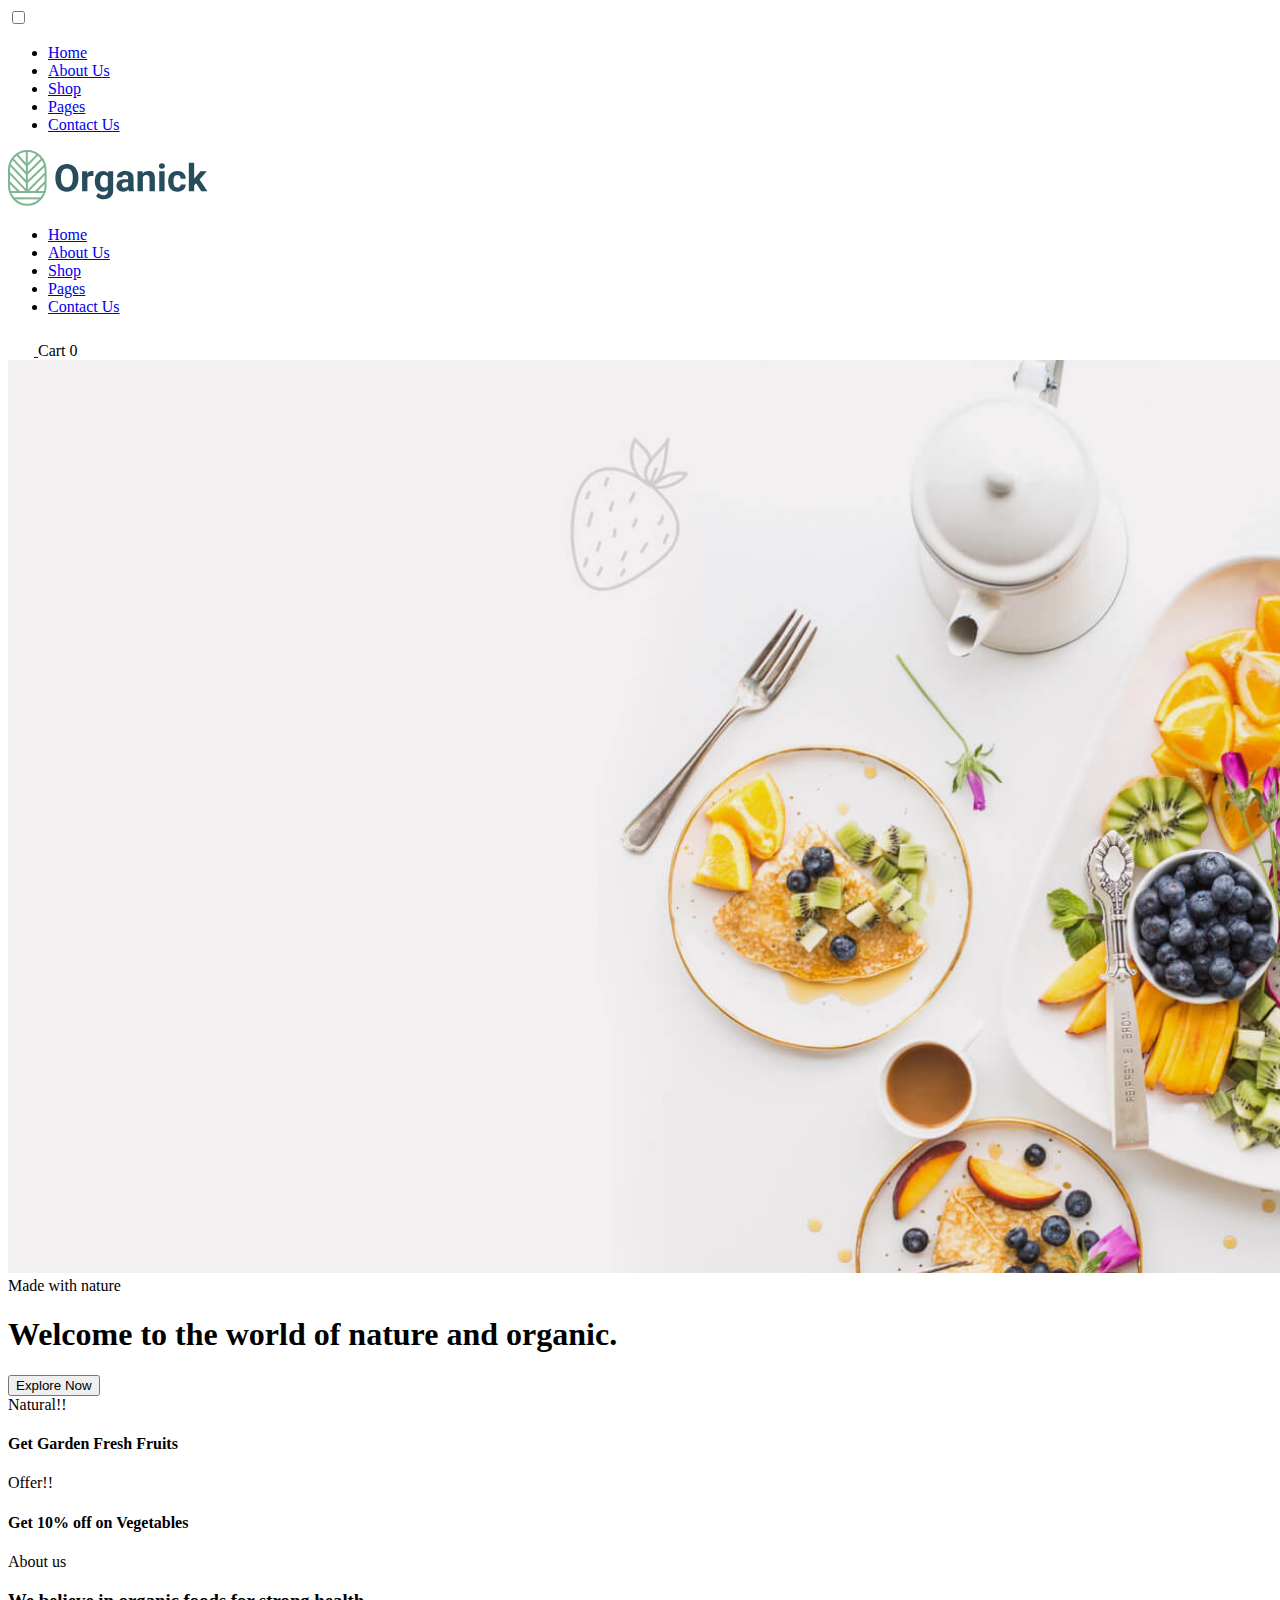
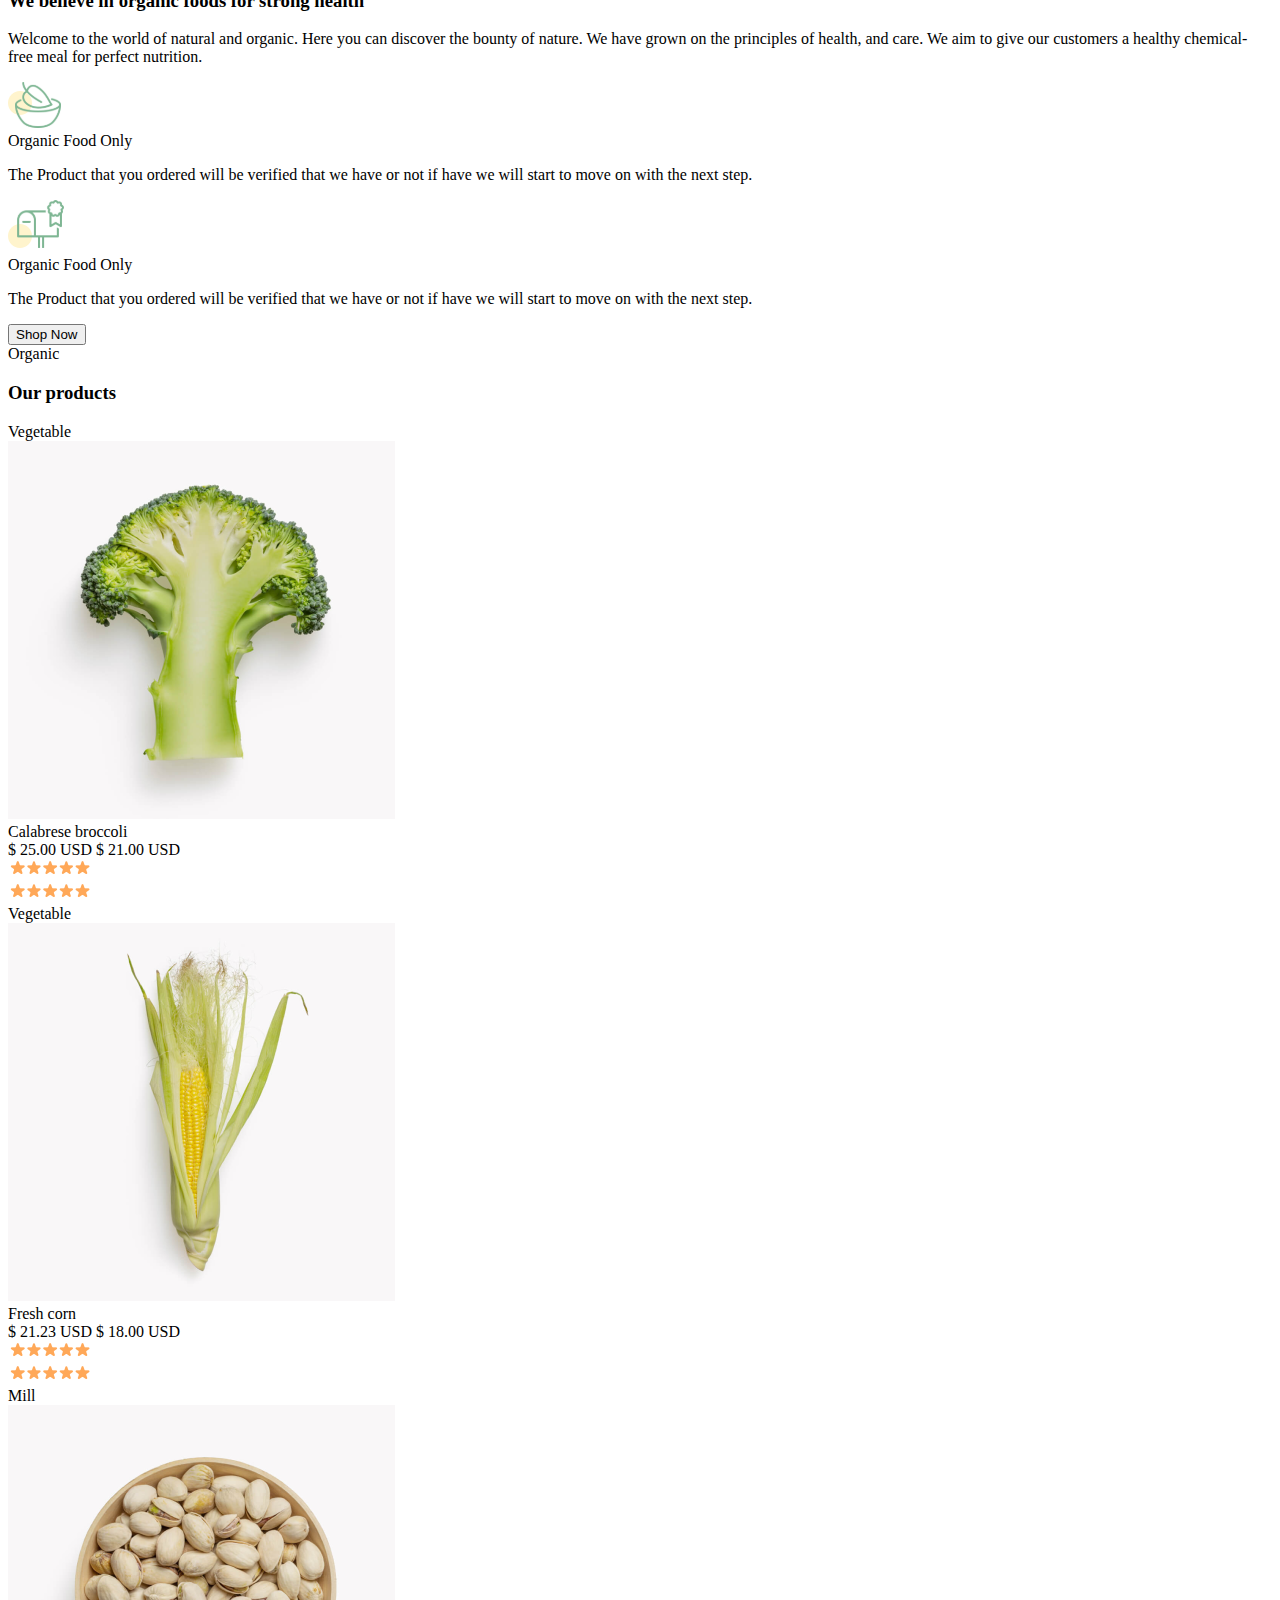
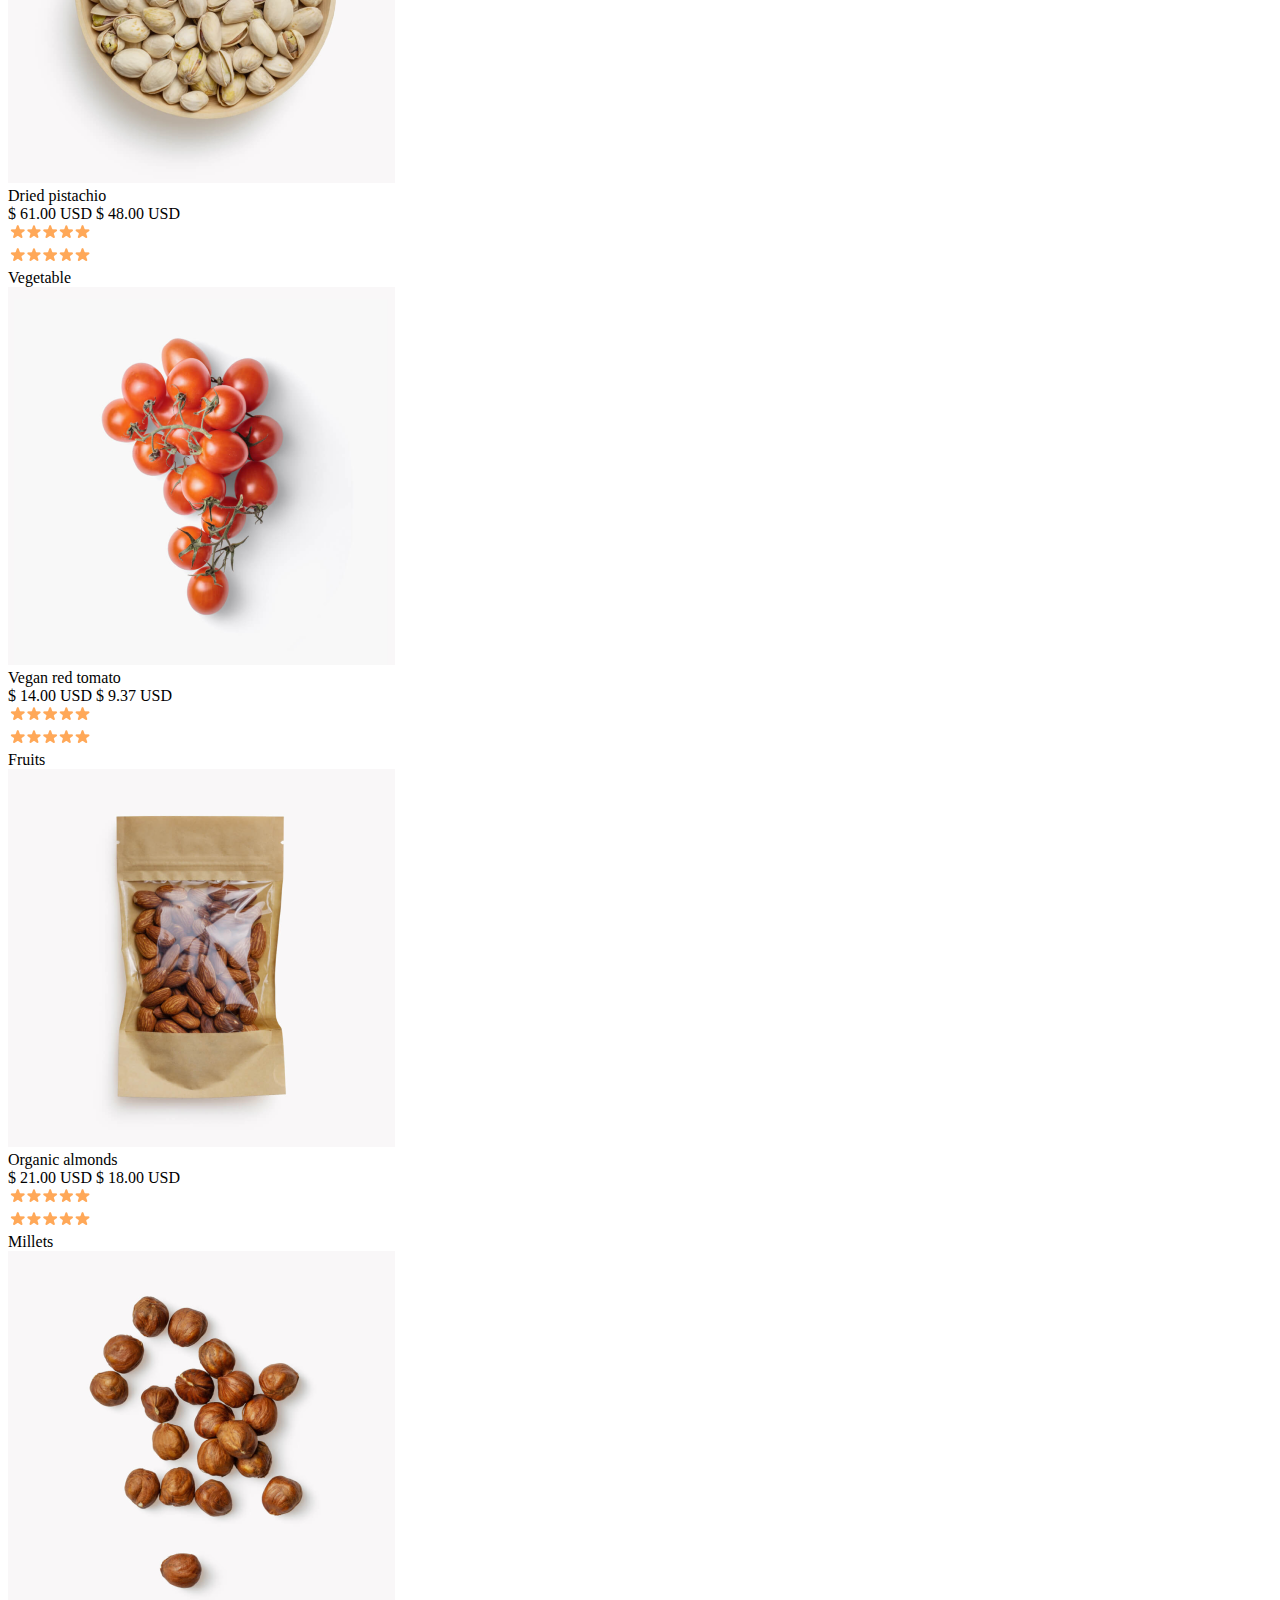
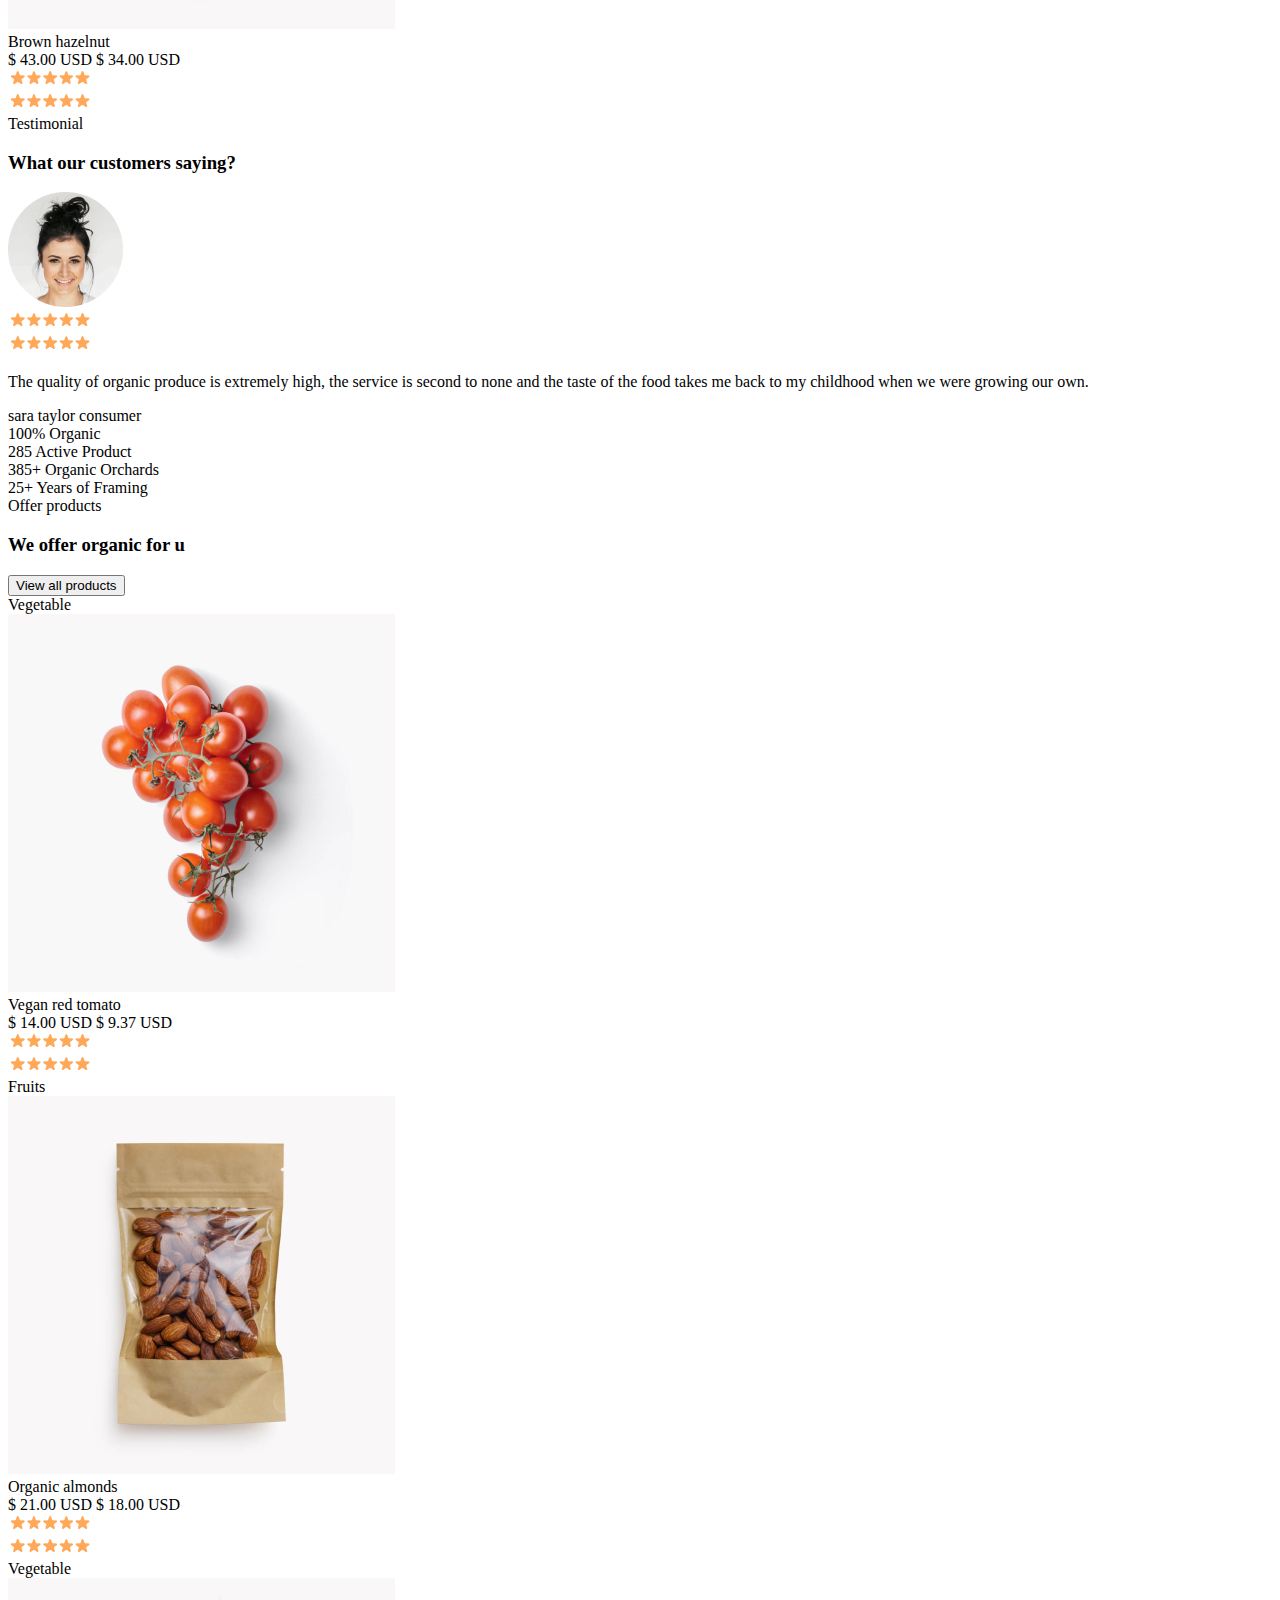
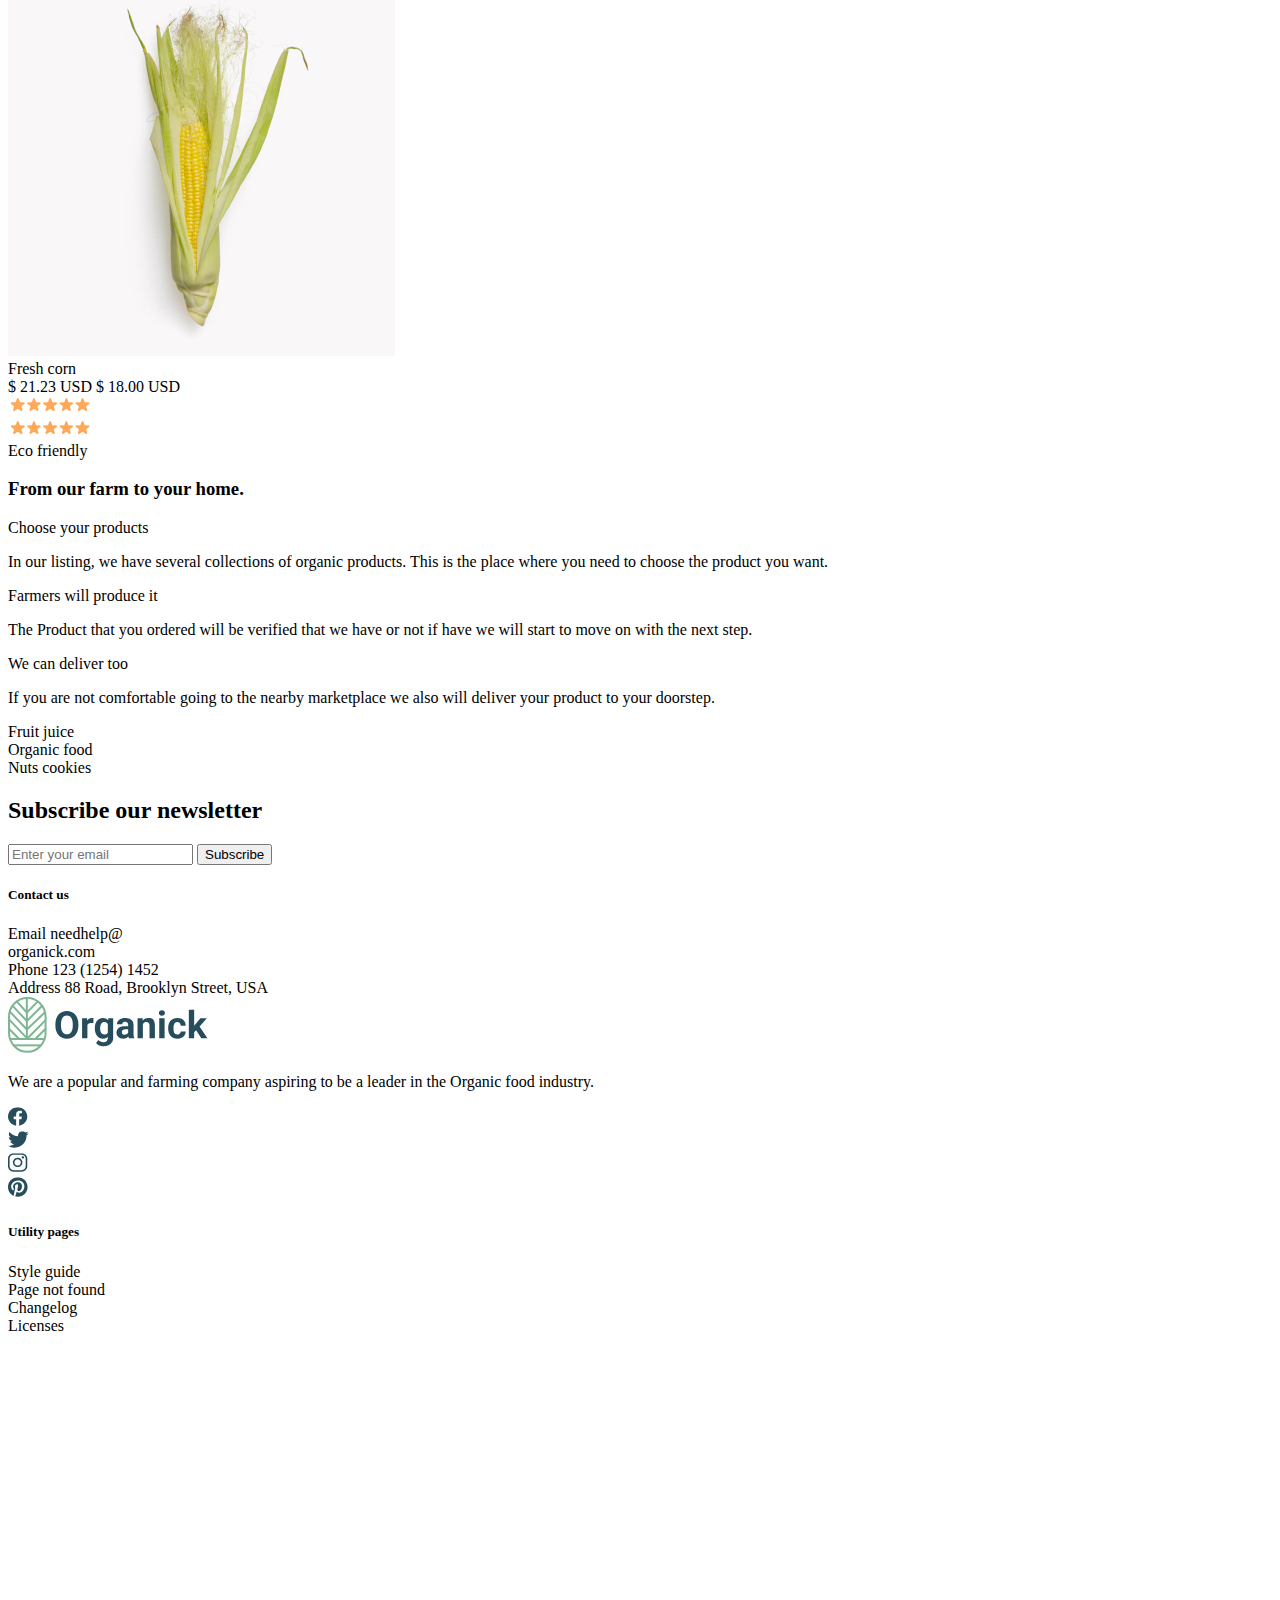
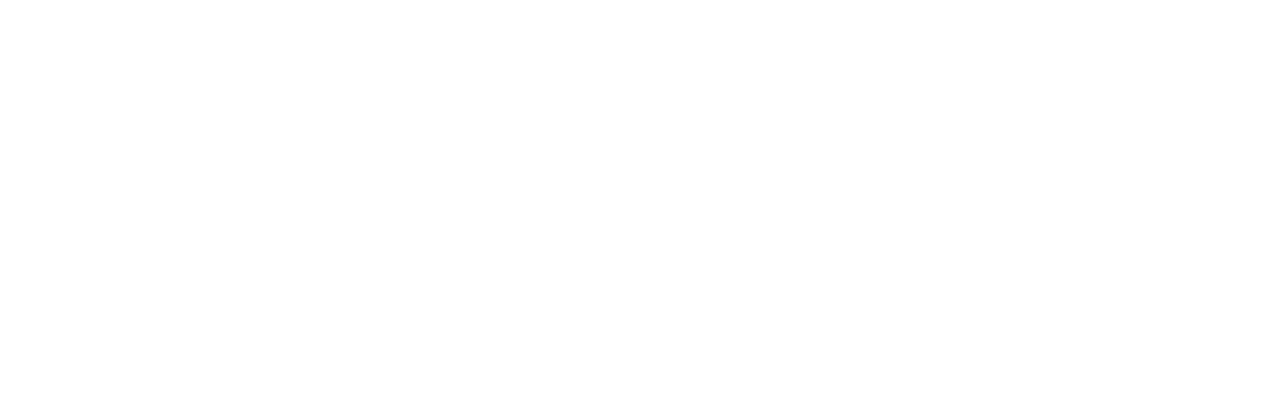
==== index.html @ 27842a90 "idealizing :)" ====
<!doctype html>
<html lang="en">
<head>
    <meta charset="utf-8">
    <meta name="viewport"
          content="width=device-width, user-scalable=no, initial-scale=1.0, maximum-scale=1.0, minimum-scale=1.0">
    <meta http-equiv="X-UA-Compatible" content="ie=edge">

    <title>Organick</title>
    <link rel="icon" href="/exam/images/favicon.svg">

    <link rel="stylesheet"
          href="https://fonts.googleapis.com/css?family=Roboto|Yellowtail|Open+Sans">

    <link rel="stylesheet" href="/exam/css/variables.css">
    <link rel="stylesheet" href="/exam/css/reset.css">
    <link rel="stylesheet" href="/exam/css/main.css">
    <base href="/exam/">
</head>
<body>
<input type="checkbox" class="navFlag" id="navFlag"/>
<div id="app" class="app">
    <label class="hamburger-bg" for="navFlag"></label>

    <div id="hamburger-menu" class="hamburger-menu">
        <label class="cross hamburger-menu__cross" for="navFlag"></label>
        <ul class="hamburger-links">
            <li class="links__link hamburger-links__link links__link_active">
                <a href="#">Home</a>
            </li>
            <li class="links__link hamburger-links__link">
                <a href="#">About Us</a>
            </li>
            <li class="links__link hamburger-links__link">
                <a href="#">Shop</a>
            </li>
            <li class="links__link hamburger-links__link">
                <a href="#">Pages</a>
            </li>
            <li class="links__link links__link_farther hamburger-links__link">
                <a href="#">Contact Us</a>
            </li>
        </ul>
    </div>
    <header class="header">
        <div class="header__container container">
            <nav class="nav">
                <div class="nav__logo logo">
                    <a href="#"><img src="/images/logo.svg" alt="logo"></a>
                </div>
                <ul class="links">
                    <li class="links__link links__link_active">
                        <a href="#">Home</a>
                    </li>
                    <li class="links__link">
                        <a href="#">About Us</a>
                    </li>
                    <li class="links__link">
                        <a href="#">Shop</a>
                    </li>
                    <li class="links__link">
                        <a href="#">Pages</a>
                    </li>
                    <li class="links__link links__link_farther">
                        <a href="#">Contact Us</a>
                    </li>
                </ul>
            </nav>
            <div class="header__mobile-menu">
                <label class="hamburger" for="navFlag">
                    <span class="hamburger__line"></span>
                    <span class="hamburger__line"></span>
                    <span class="hamburger__line"></span>
                </label>
                <div class="cart-container">
                    <div class="cart">
                        <a class="cart__link" href="#">
                            <img class="cart__image" src="/images/cart.svg" alt="cart">
                        </a>
                        <span class="cart__text">Cart</span>
                        <span class="cart__count">0</span>
                    </div>
                </div>
            </div>
        </div>
    </header>
    <main class="content">

        <section class="intro">
            <img class="bg intro__bg" src="/images/introduction.png" alt="breakfast">
            <div class="container intro__container">
                <span class="cut intro__cut">Made with nature</span>
                <h1 class="intro__title">Welcome to the world of nature and organic.</h1>
                <button class="button button_accent intro__button">Explore Now</button>
            </div>
        </section>

        <section class="ad">
            <div class="offer offer_fruits">
                <a class="offer__link" href="#"></a>
                <span class="offer__cut cut">Natural!!</span>
                <h4 class="offer__title">Get Garden Fresh Fruits</h4>
            </div>
            <div class="offer offer_vegs">
                <a class="offer__link" href="#"></a>
                <span class="offer__cut cut">Offer!!</span>
                <h4 class="offer__title">Get 10% off on Vegetables</h4>
            </div>
        </section>

        <section class="about">
            <div class="container about__container">
                <div class="bg about__bg"></div>
                <div class="about__content">
                    <span class="cut about__cut">About us</span>
                    <h3 class="about__title">We believe in organic foods for strong health</h3>
                    <p class="about__text">
                        Welcome to the world of natural and organic. Here you can discover the bounty of nature.
                        We have grown on the principles of health, and care. We aim to give our customers a healthy
                        chemical-free meal for perfect nutrition.
                    </p>
                    <div class="list">
                        <div class="list__item">
                            <div class="list__visualise">
                                <img src="/images/organic.svg" alt="organic">
                            </div>
                            <div class="list__article">
                                <span class="list__title">Organic Food Only</span>
                                <p class="list__description">
                                    The Product that you ordered will be verified that we have or not
                                    if have we will start to move on with the next step.
                                </p>
                            </div>
                        </div>
                        <div class="list__item">
                            <div class="list__visualise">
                                <img src="/images/quality.svg" alt="quality">
                            </div>
                            <div class="list__article">
                                <span class="list__title">Organic Food Only</span>
                                <p class="list__description">
                                    The Product that you ordered will be verified that we have or not
                                    if have we will start to move on with the next step.
                                </p>
                            </div>
                        </div>
                    </div>
                    <button class="button about__button">Shop Now</button>
                </div>
            </div>
        </section>

        <section class="container shop">
            <div class="headline shop__headline">
                <span class="cut shop__cut">Organic</span>
                <h3 class="shop__title">Our products</h3>
            </div>
            <div class="assortment">
                <div class="card">
                    <div class="card__mark">
                        Vegetable
                    </div>
                    <img class="card__image"
                         src="/images/broccoli.png" alt="broccoli">
                    <div class="card__content">
                        <span class="card__name">Calabrese broccoli</span>
                        <div class="divider card__divider"></div>
                        <div class="card__info">
                            <div class="card__pricing">
                                <span class="card__old-price">$ 25.00 USD</span>
                                <span class="card__new-price">$ 21.00 USD</span>
                            </div>
                            <div class="rating rating_five card__rating">
                                <img class="rating__placeholder" src="/images/rating.png" alt="unbelievable fabulous!">
                                <div class="rating__de-facto">
                                    <img src="/images/rating.png" alt="not so great...">
                                </div>
                            </div>
                        </div>
                    </div>
                </div>
                <div class="card">
                    <div class="card__mark">
                        Vegetable
                    </div>
                    <img class="card__image"
                         src="/images/corn.png" alt="corn">
                    <div class="card__content">
                        <span class="card__name">Fresh corn</span>
                        <div class="divider card__divider"></div>
                        <div class="card__info">
                            <div class="card__pricing">
                                <span class="card__old-price">$ 21.23 USD</span>
                                <span class="card__new-price">$ 18.00 USD</span>
                            </div>
                            <div class="rating rating_four card__rating">
                                <img class="rating__placeholder" src="/images/rating.png" alt="unbelievable fabulous!">
                                <div class="rating__de-facto">
                                    <img src="/images/rating.png" alt="not so great...">
                                </div>
                            </div>
                        </div>
                    </div>
                </div>
                <div class="card">
                    <div class="card__mark">
                        Mill
                    </div>
                    <img class="card__image"
                         src="/images/pistachio.png" alt="pistachio">
                    <div class="card__content">
                        <span class="card__name">Dried pistachio</span>
                        <div class="divider card__divider"></div>
                        <div class="card__info">
                            <div class="card__pricing">
                                <span class="card__old-price">$ 61.00 USD</span>
                                <span class="card__new-price">$ 48.00 USD</span>
                            </div>
                            <div class="rating rating_three card__rating">
                                <img class="rating__placeholder" src="/images/rating.png" alt="unbelievable fabulous!">
                                <div class="rating__de-facto">
                                    <img src="/images/rating.png" alt="not so great...">
                                </div>
                            </div>
                        </div>
                    </div>
                </div>
                <div class="card">
                    <div class="card__mark">
                        Vegetable
                    </div>
                    <img class="card__image"
                         src="/images/tomato.png" alt="tomato">
                    <div class="card__content">
                        <span class="card__name">Vegan red tomato</span>
                        <div class="divider card__divider"></div>
                        <div class="card__info">
                            <div class="card__pricing">
                                <span class="card__old-price">$ 14.00 USD</span>
                                <span class="card__new-price">$ 9.37 USD</span>
                            </div>
                            <div class="rating rating_two card__rating">
                                <img class="rating__placeholder" src="/images/rating.png" alt="unbelievable fabulous!">
                                <div class="rating__de-facto">
                                    <img src="/images/rating.png" alt="not so great...">
                                </div>
                            </div>
                        </div>
                    </div>
                </div>
                <div class="card">
                    <div class="card__mark">
                        Fruits
                    </div>
                    <img class="card__image"
                         src="/images/almonds.png" alt="almonds">
                    <div class="card__content">
                        <span class="card__name">Organic almonds</span>
                        <div class="divider card__divider"></div>
                        <div class="card__info">
                            <div class="card__pricing">
                                <span class="card__old-price">$ 21.00 USD</span>
                                <span class="card__new-price">$ 18.00 USD</span>
                            </div>
                            <div class="rating rating_one card__rating">
                                <img class="rating__placeholder" src="/images/rating.png" alt="unbelievable fabulous!">
                                <div class="rating__de-facto">
                                    <img src="/images/rating.png" alt="not so great...">
                                </div>
                            </div>
                        </div>
                    </div>
                </div>
                <div class="card">
                    <div class="card__mark">
                        Millets
                    </div>
                    <img class="card__image"
                         src="/images/hazelnut.png" alt="hazelnut">
                    <div class="card__content">
                        <span class="card__name">Brown hazelnut</span>
                        <div class="divider card__divider"></div>
                        <div class="card__info">
                            <div class="card__pricing">
                                <span class="card__old-price">$ 43.00 USD</span>
                                <span class="card__new-price">$ 34.00 USD</span>
                            </div>
                            <div class="rating card__rating">
                                <img class="rating__placeholder" src="/images/rating.png" alt="unbelievable fabulous!">
                                <div class="rating__de-facto">
                                    <img src="/images/rating.png" alt="not so great...">
                                </div>
                            </div>
                        </div>
                    </div>
                </div>
            </div>
        </section>

        <!-- absolute truth -->
        <section class="feedback">
            <div class="bg feedback__bg feedback__bg_left"></div>
            <div class="bg feedback__bg feedback__bg_right"></div>
            <div class="container feedback__container">
                <div class="headline feedback__headline">
                    <span class="cut feedback__cut">Testimonial</span>
                    <h3 class="feedback__title">What our customers saying?</h3>
                </div>
                <div class="feedback__content">
                    <img class="feedback__photo"
                         src="/images/photo.png" alt="photo">
                    <div class="rating rating_five feedback__rating">
                        <img class="rating__placeholder" src="/images/rating.png" alt="unbelievable fabulous!">
                        <div class="rating__de-facto">
                            <img src="/images/rating.png" alt="not so great...">
                        </div>
                    </div>
                    <p class="feedback__text">
                        The quality of organic produce is extremely high, the service
                        is second to none and the taste of the food takes me back to my
                        childhood when we were growing our own.
                    </p>
                    <div class="feedback__credentials feedback-credentials">
                        <span class="feedback-credentials__author">sara taylor</span>
                        <span class="feedback-credentials__role">consumer</span>
                    </div>
                </div>
                <div class="divider feedback__divider"></div>
                <div class="summary">
                    <div class="summary__item">
                        <div class="bg summary__bg"></div>
                        <span class="summary__count">100%</span>
                        <span class="summary__name">Organic</span>
                    </div>
                    <div class="summary__item">
                        <div class="bg summary__bg"></div>
                        <span class="summary__count">285</span>
                        <span class="summary__name">Active Product</span>
                    </div>
                    <div class="summary__item">
                        <div class="bg summary__bg"></div>
                        <span class="summary__count">385+</span>
                        <span class="summary__name">Organic Orchards</span>
                    </div>
                    <div class="summary__item">
                        <div class="bg summary__bg"></div>
                        <span class="summary__count">25+</span>
                        <span class="summary__name">Years of Framing</span>
                    </div>
                </div>
            </div>
        </section>

        <section class="mini-shop">
            <div class="container mini-shop__container">
                <div class="mini-shop__headline">
                    <div>
                        <span class="cut mini-shop__cut">Offer products</span>
                        <h3 class="mini-shop__title">We offer organic for u</h3>
                    </div>
                    <button class="button button_accent mini-shop__button">View all products</button>
                </div>
                <div class="assortment">
                    <div class="card">
                        <div class="card__mark">
                            Vegetable
                        </div>
                        <img class="card__image"
                             src="/images/tomato.png" alt="tomato">
                        <div class="card__content">
                            <span class="card__name">Vegan red tomato</span>
                            <div class="divider card__divider"></div>
                            <div class="card__info">
                                <div class="card__pricing">
                                    <span class="card__old-price">$ 14.00 USD</span>
                                    <span class="card__new-price">$ 9.37 USD</span>
                                </div>
                                <div class="rating rating_five">
                                    <img class="rating__placeholder" src="/images/rating.png"
                                         alt="unbelievable fabulous!">
                                    <div class="rating__de-facto">
                                        <img src="/images/rating.png" alt="not so great...">
                                    </div>
                                </div>
                            </div>
                        </div>
                    </div>
                    <div class="card">
                        <div class="card__mark">
                            Fruits
                        </div>
                        <img class="card__image"
                             src="/images/almonds.png" alt="almonds">
                        <div class="card__content">
                            <span class="card__name">Organic almonds</span>
                            <div class="divider card__divider"></div>
                            <div class="card__info">
                                <div class="card__pricing">
                                    <span class="card__old-price">$ 21.00 USD</span>
                                    <span class="card__new-price">$ 18.00 USD</span>
                                </div>
                                <div class="rating rating_five">
                                    <img class="rating__placeholder" src="/images/rating.png"
                                         alt="unbelievable fabulous!">
                                    <div class="rating__de-facto">
                                        <img src="/images/rating.png" alt="not so great...">
                                    </div>
                                </div>
                            </div>
                        </div>
                    </div>
                    <div class="card">
                        <div class="card__mark">
                            Vegetable
                        </div>
                        <img class="card__image"
                             src="/images/corn.png" alt="corn">
                        <div class="card__content">
                            <span class="card__name">Fresh corn</span>
                            <div class="divider card__divider"></div>
                            <div class="card__info">
                                <div class="card__pricing">
                                    <span class="card__old-price">$ 21.23 USD</span>
                                    <span class="card__new-price">$ 18.00 USD</span>
                                </div>
                                <div class="rating rating_five">
                                    <img class="rating__placeholder" src="/images/rating.png"
                                         alt="unbelievable fabulous!">
                                    <div class="rating__de-facto">
                                        <img src="/images/rating.png" alt="not so great...">
                                    </div>
                                </div>
                            </div>
                        </div>
                    </div>
                </div>
            </div>
        </section>

        <section class="advantages">
            <div class="bg advantages__bg"></div>
            <div class="container advantages__container">
                <div class="advantages__frame">
                    <div class="advantages__content">
                        <span class="cut advantages__cut">Eco friendly</span>
                        <h3 class="advantages__title">From our farm to your home.</h3>
                        <div class="advantages__point">
                            <span class="advantages__subtitle">Choose your products</span>
                            <p class="advantages__article">
                                In our listing, we have several collections of organic products.
                                This is the place where you need to choose the product you want.
                            </p>
                        </div>
                        <div class="advantages__point">
                            <span class="advantages__subtitle">Farmers will produce it</span>
                            <p class="advantages__article">
                                The Product that you ordered will be verified that we have or not
                                if have we will start to move on with the next step.
                            </p>
                        </div>
                        <div class="advantages__point">
                            <span class="advantages__subtitle">We can deliver too</span>
                            <p class="advantages__article">
                                If you are not comfortable going to the nearby marketplace we also
                                will deliver your product to your doorstep.
                            </p>
                        </div>
                    </div>
                </div>
            </div>
        </section>

        <section class="derivative">
            <div class="container derivative__container">
                <div class="derivative__item derivative__item_juice">
                    <div class="derivative__name">
                        Fruit juice
                    </div>
                </div>
                <div class="derivative__item derivative__item_organic">
                    <div class="derivative__name">
                        Organic food
                    </div>
                </div>
                <div class="derivative__item derivative__item_cookies">
                    <div class="derivative__name">
                        Nuts cookies
                    </div>
                </div>
            </div>
        </section>
    </main>

    <footer class="footer">
        <div class="container">
            <form class="form">
                <h2 class="form__title">Subscribe our newsletter</h2>
                <div class="form__container">
                    <input class="form__input" type="email" placeholder="Enter your email">
                    <button class="button form__button">Subscribe</button>
                </div>
            </form>
        </div>
        <div class="container footer__container">
            <div class="footer__contacts">
                <h5 class="footer__title">Contact&nbsp;us</h5>
                <div class="footer__item">
                    <span class="footer__subtitle">Email</span>
                    <span class="footer__text footer__text_single-word">needhelp@<br>organick.com</span>
                </div>
                <div class="footer__item">
                    <span class="footer__subtitle">Phone</span>
                    <span class="footer__text">123 (1254) 1452</span>
                </div>
                <div class="footer__item">
                    <span class="footer__subtitle">Address</span>
                    <span class="footer__text">88 Road, Brooklyn Street, USA</span>
                </div>
            </div>
            <div class="footer__media">
                <div class="footer__logo logo">
                    <a href="#"><img src="/images/logo.svg" alt="logo"></a>
                </div>
                <p class="footer__about">
                    We are a popular and farming company aspiring to be a
                    leader in the Organic food industry.
                </p>
                <div class="footer__socials">
                    <div class="footer__pair">
                        <div class="footer__social">
                            <img src="/images/facebook.svg" alt="facebook">
                        </div>
                        <div class="footer__social">
                            <img src="/images/twitter.svg" alt="twitter">
                        </div>
                    </div>
                    <div class="footer__pair">
                        <div class="footer__social">
                            <img src="/images/instagram.svg" alt="instagram"><!---->
                        </div>
                        <div class="footer__social">
                            <img src="/images/pinterest.svg" alt="pinterest">
                        </div>
                    </div>
                </div>
            </div>
            <div class="footer__pages">
                <h5 class="footer__title">Utility&nbsp;pages</h5>
                <div class="footer__item">Style guide</div>
                <div class="footer__item">Page not found</div>
                <div class="footer__item">Changelog</div>
                <div class="footer__item">Licenses</div>
            </div>
        </div>
    </footer>
    <iframe class="map"
            src="https://www.google.com/maps/embed?pb=!1m18!1m12!1m3!1d3028.360582209608!2d-74.03372192343618!3d40.621929271407275!2m3!1f0!2f0!3f0!3m2!1i1024!2i768!4f13.1!3m3!1m2!1s0x89c24f8a621ff737%3A0x63b87b08f5ac9099!2zODh0aCBTdCwgQnJvb2tseW4sIE5ZLCDQodCo0JA!5e0!3m2!1sru!2sby!4v1695631919508!5m2!1sru!2sby"
            width="100%" height="662" style="border:0;" allowfullscreen="" loading="lazy"
            referrerpolicy="no-referrer-when-downgrade"></iframe>
    <script>
        let menuOpened = false;
        document.querySelector("#navFlag").onchange = e => {
            menuOpened = !menuOpened;
            const body = document.querySelector("body");
            if (menuOpened) {
                body.style.overflow = "hidden";
            } else {
                body.style.overflow = "";
            }
        }
    </script>
</div>
</body>
</html>
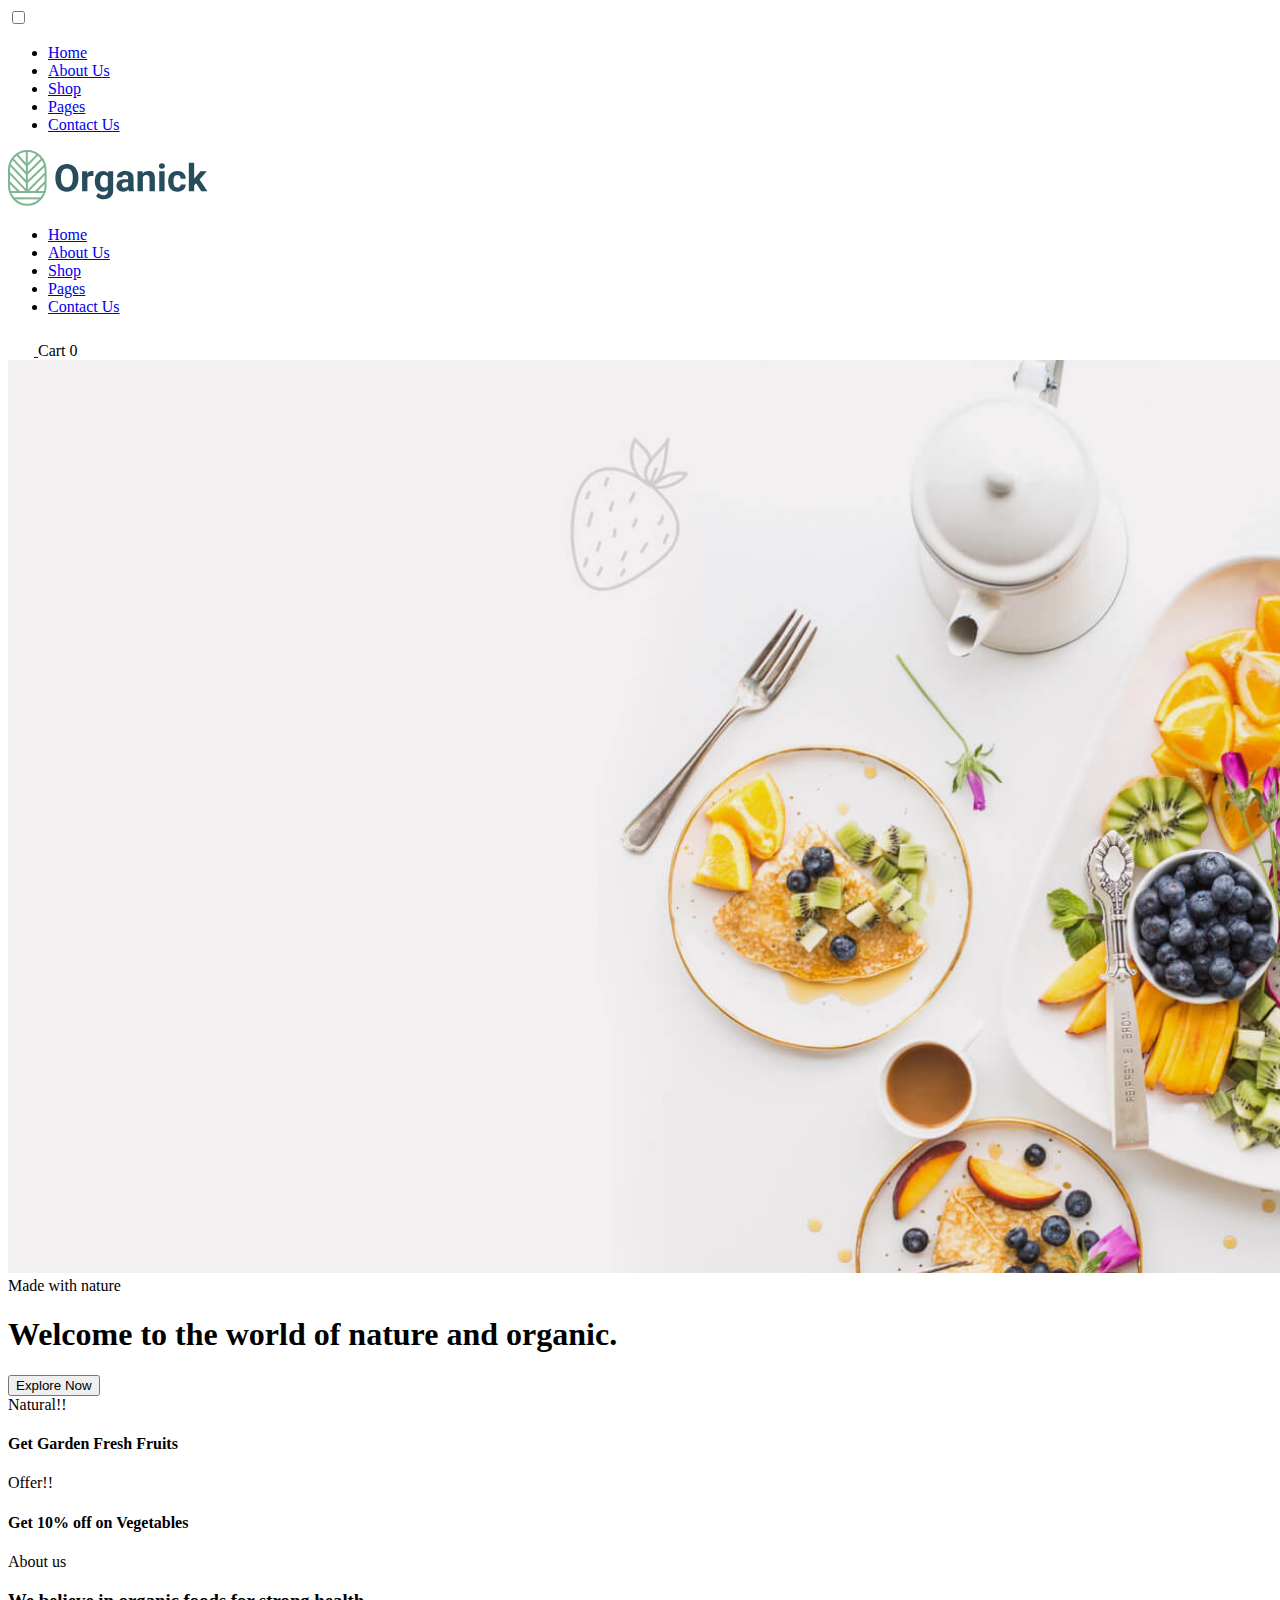
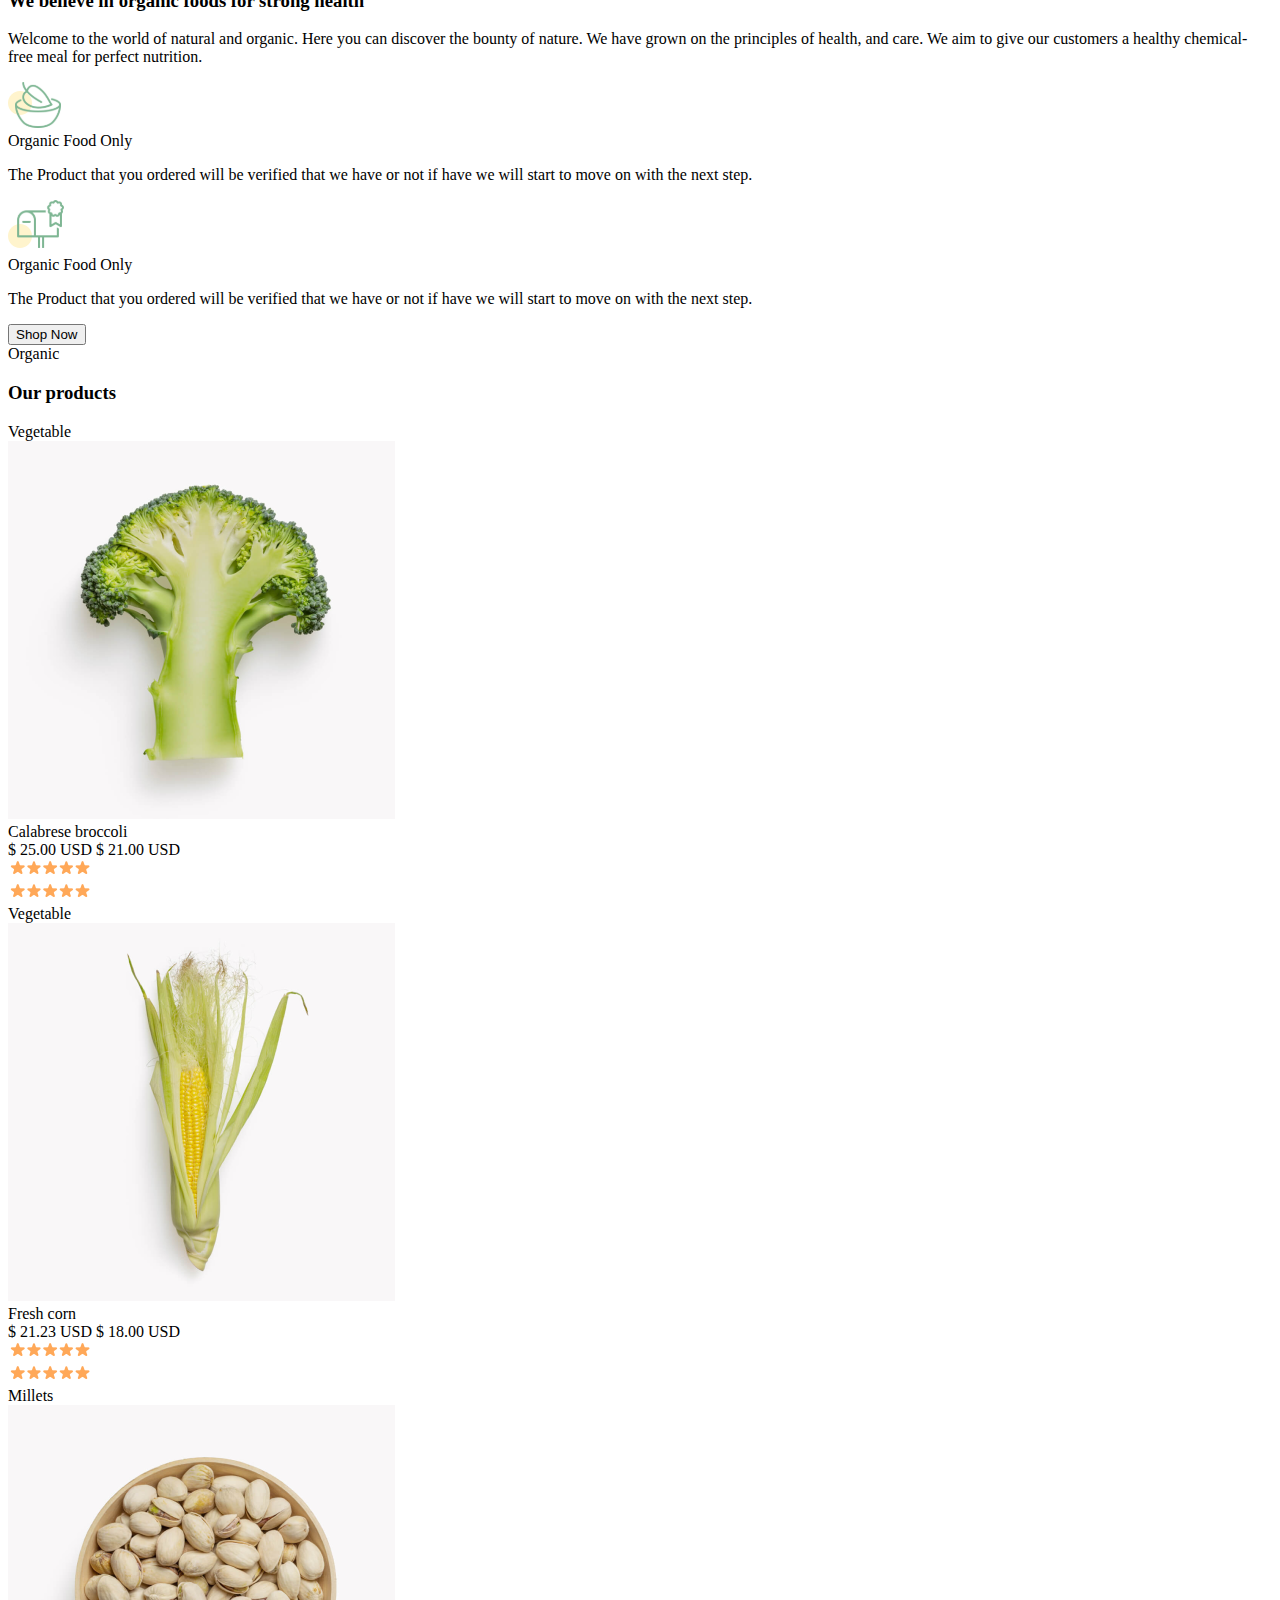
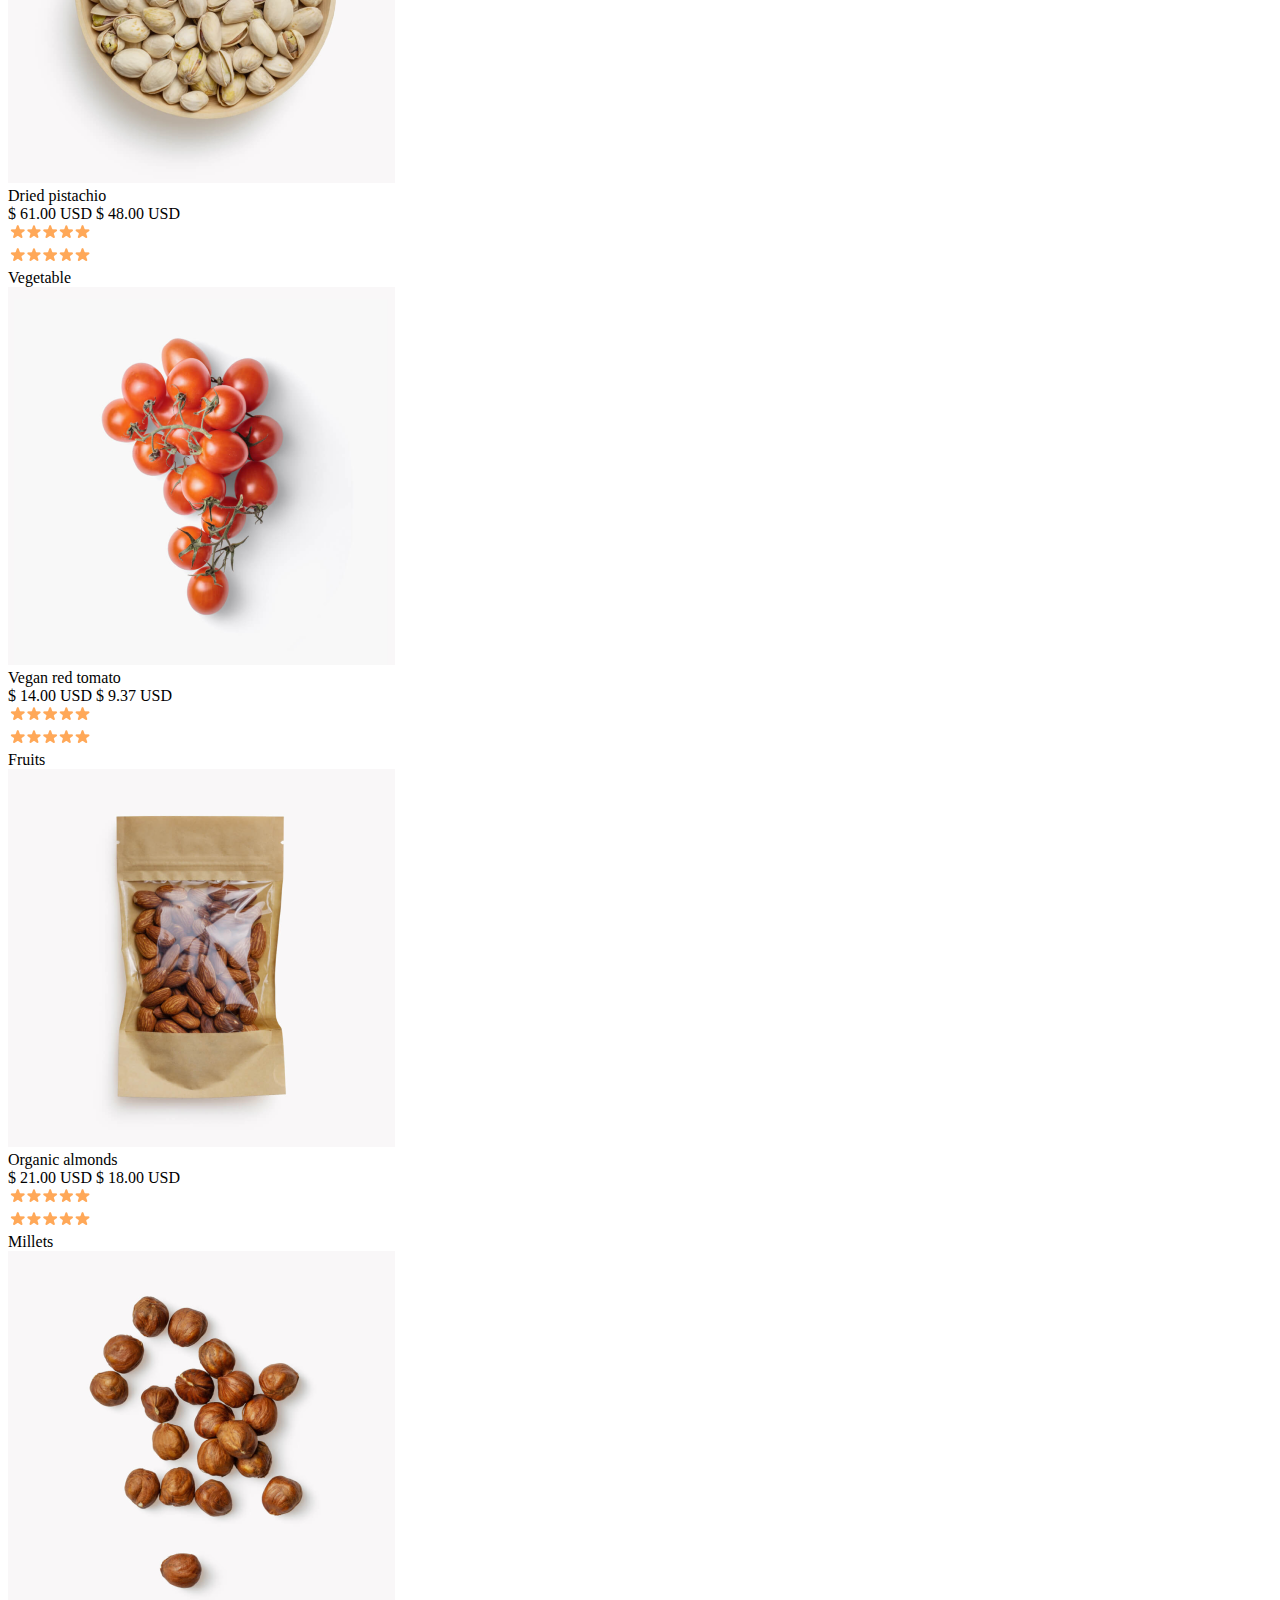
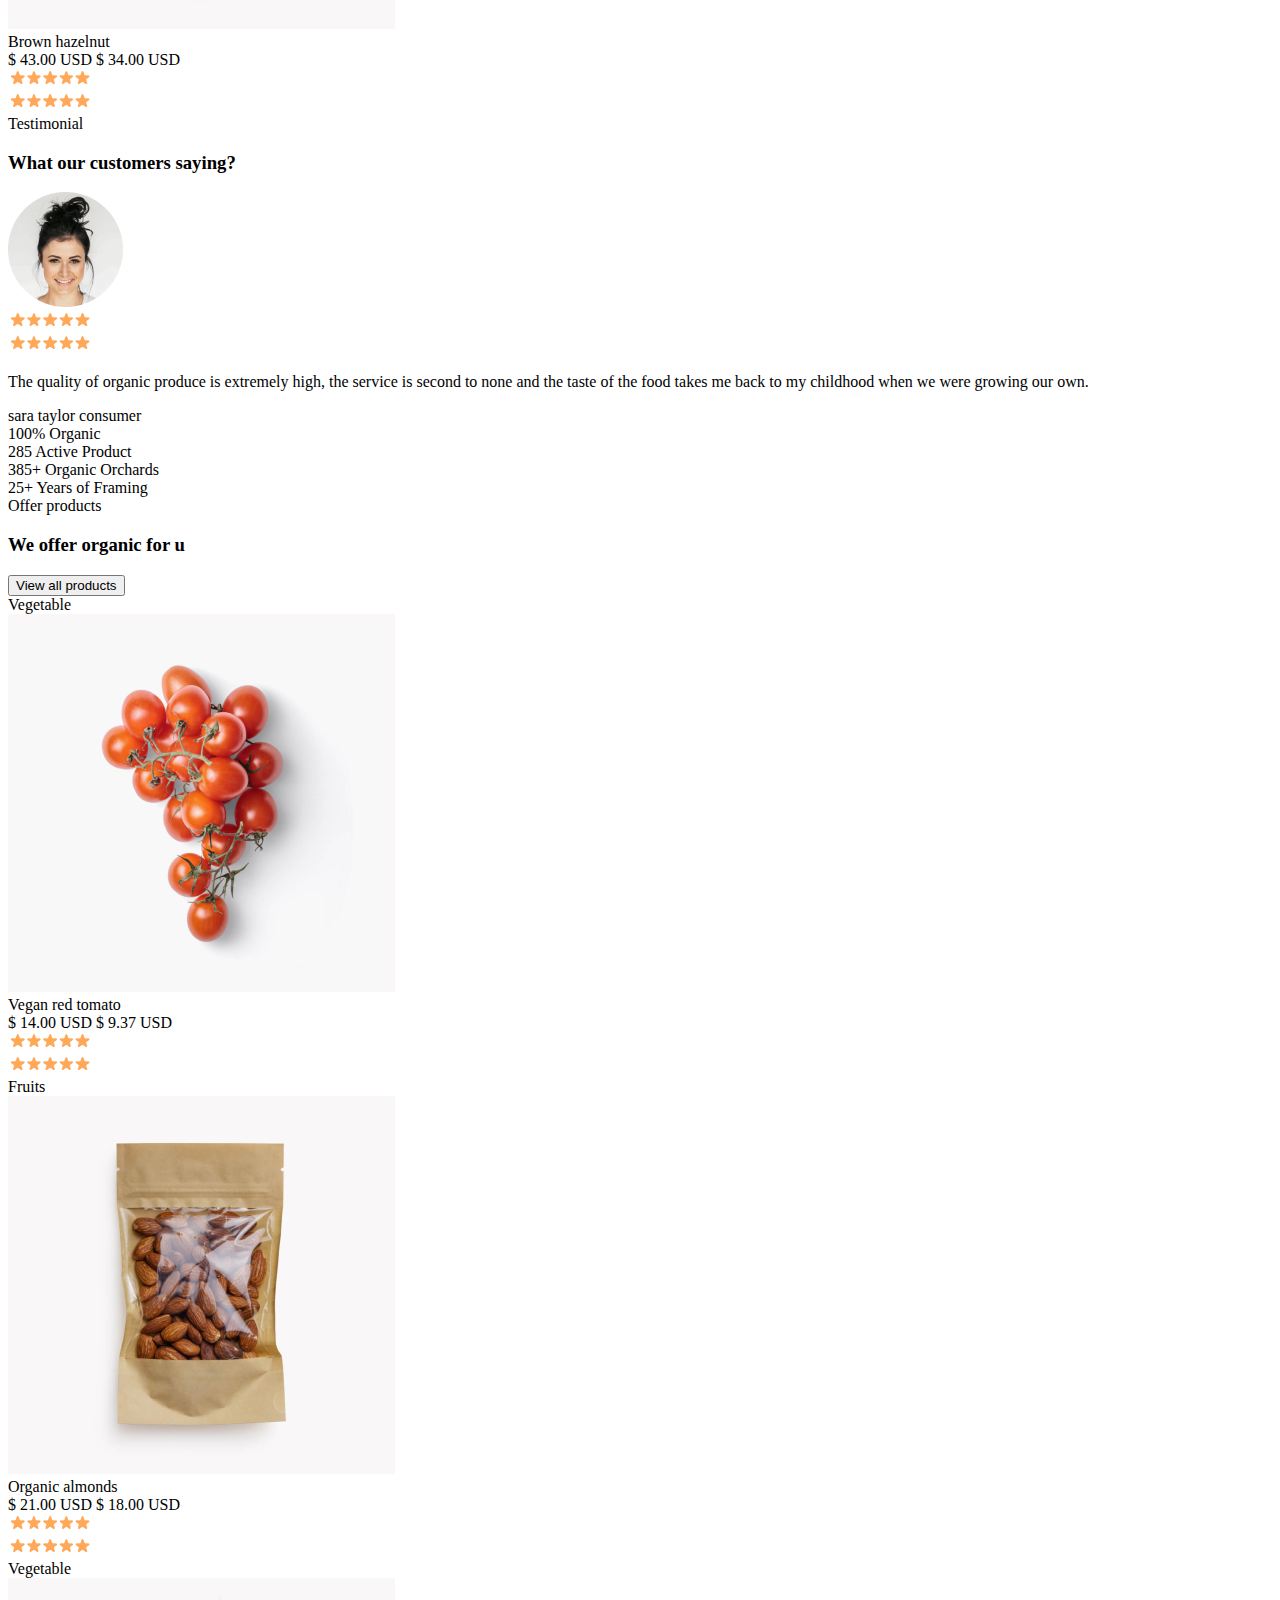
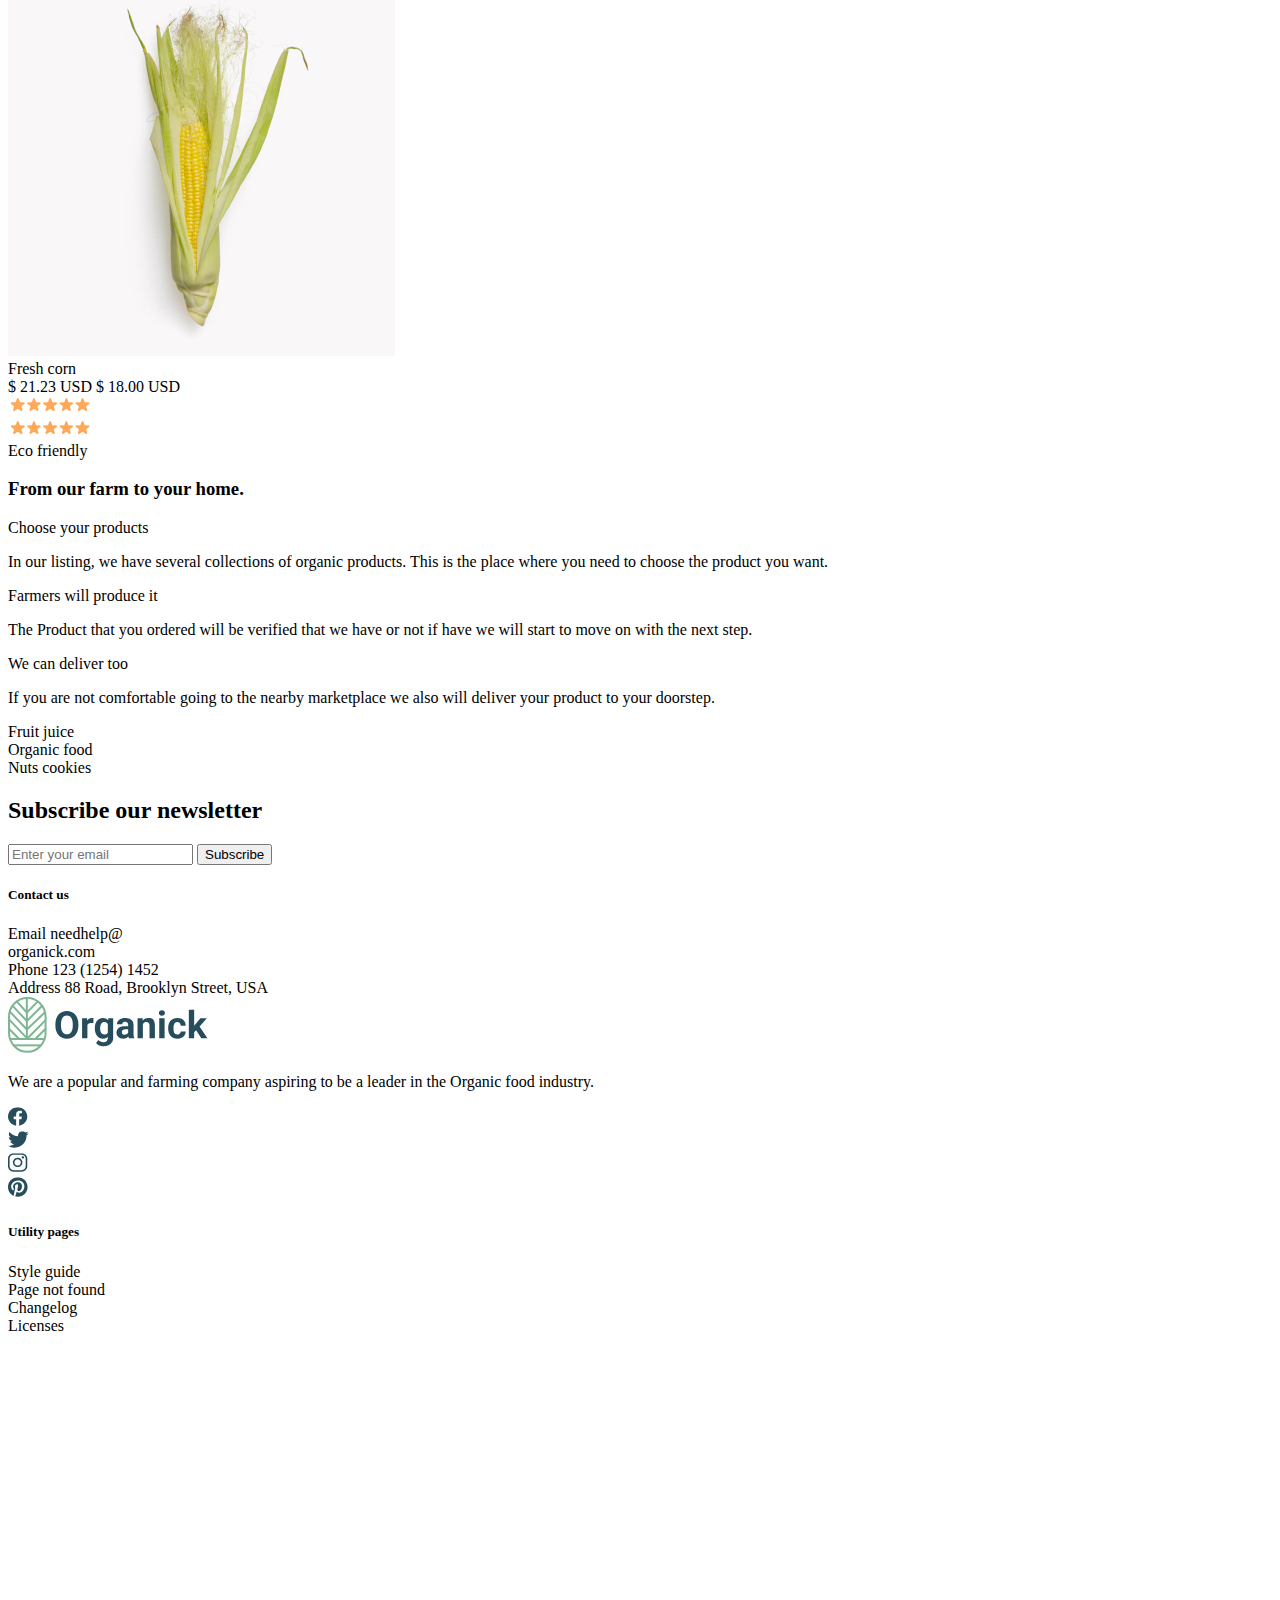
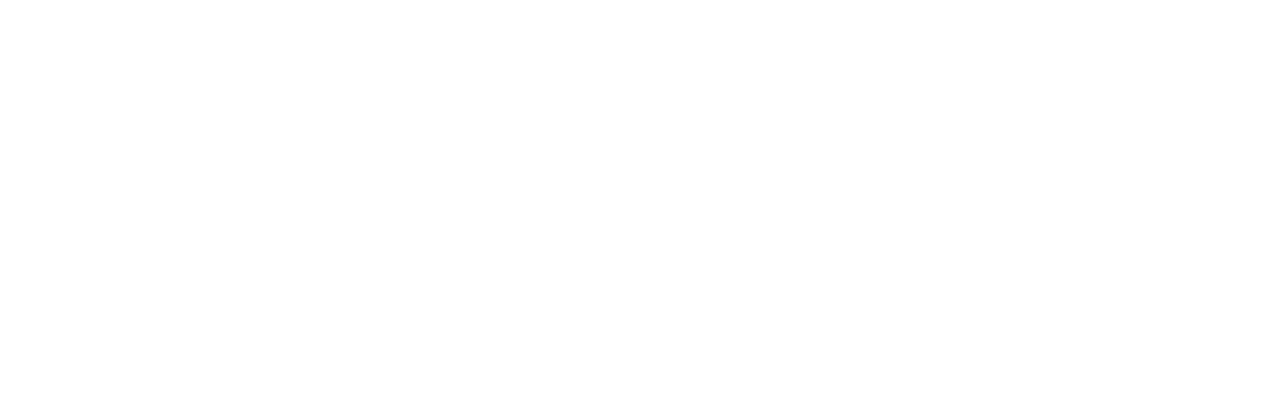
==== commit 9bba7b26: "mill -> millets" ====
--- a/index.html
+++ b/index.html
@@ -204,7 +204,7 @@
                 </div>
                 <div class="card">
                     <div class="card__mark">
-                        Mill
+                        Millets
                     </div>
                     <img class="card__image"
                          src="/images/pistachio.png" alt="pistachio">
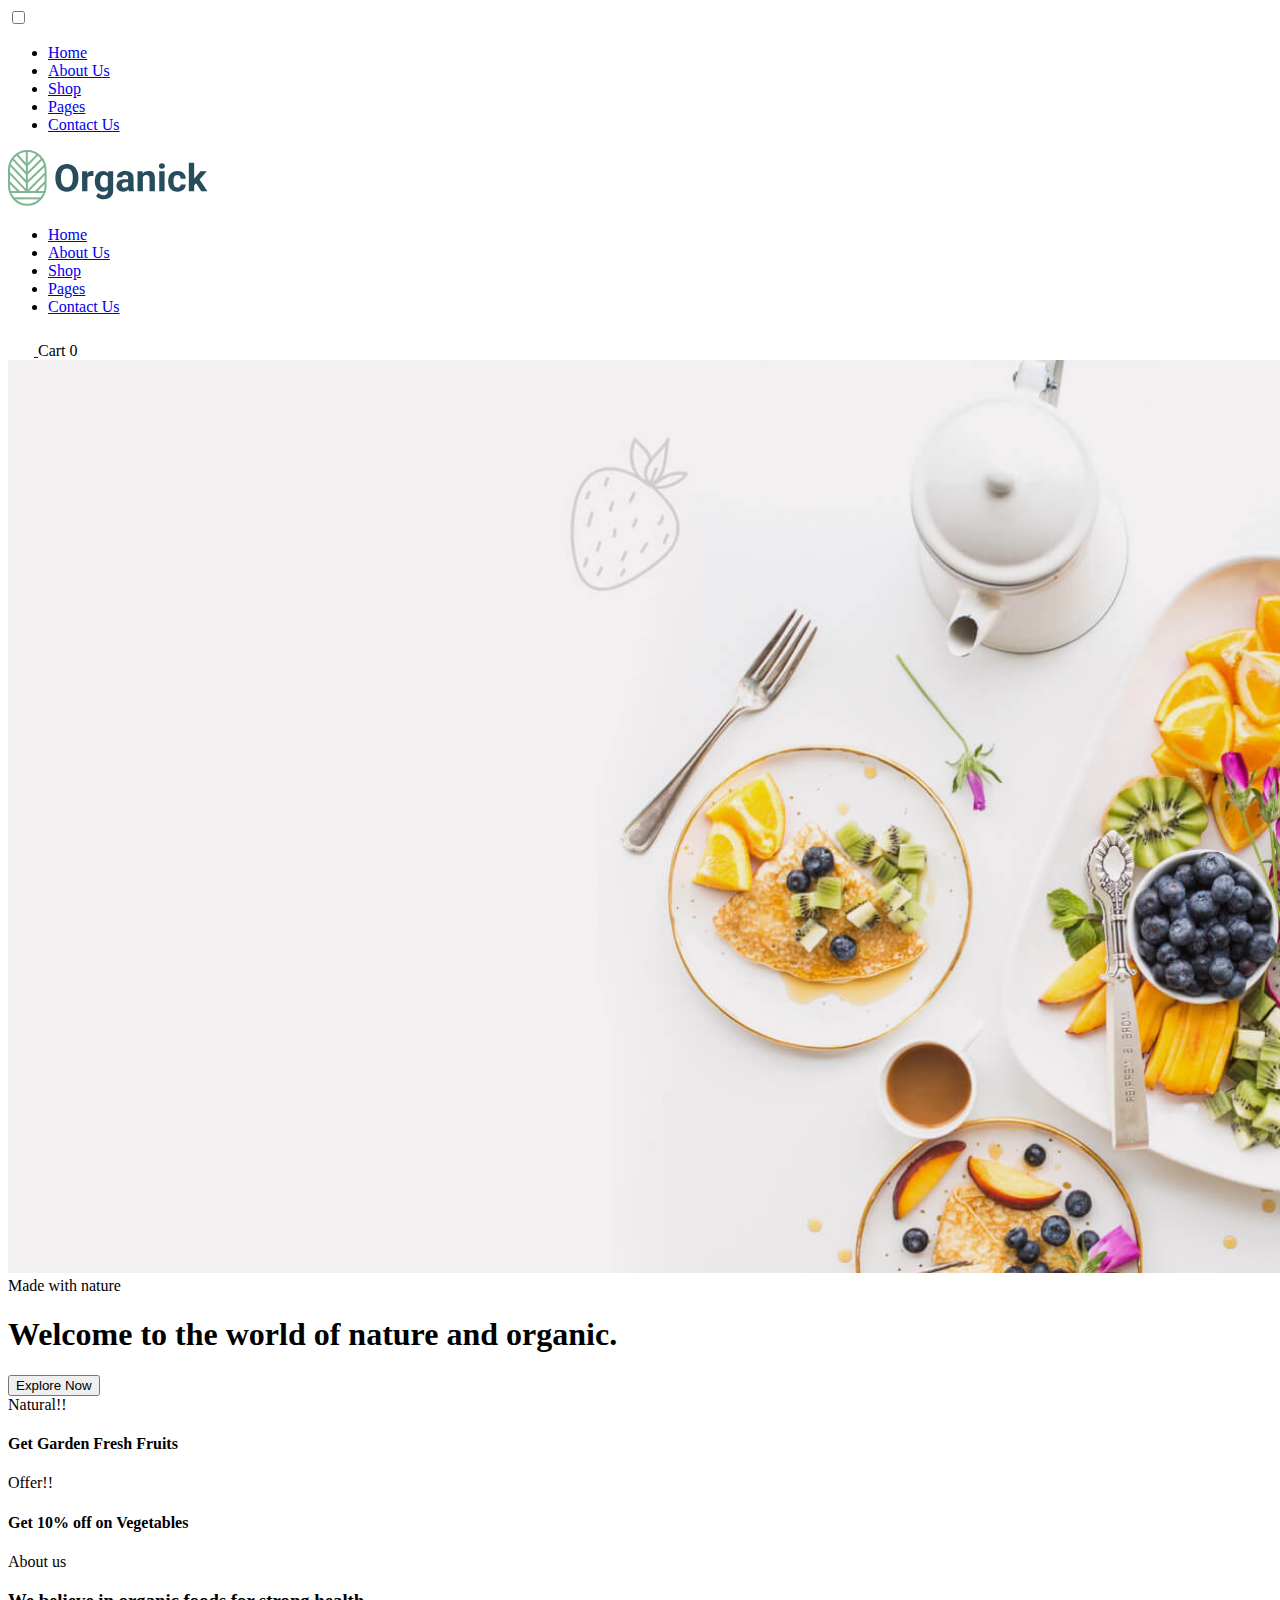
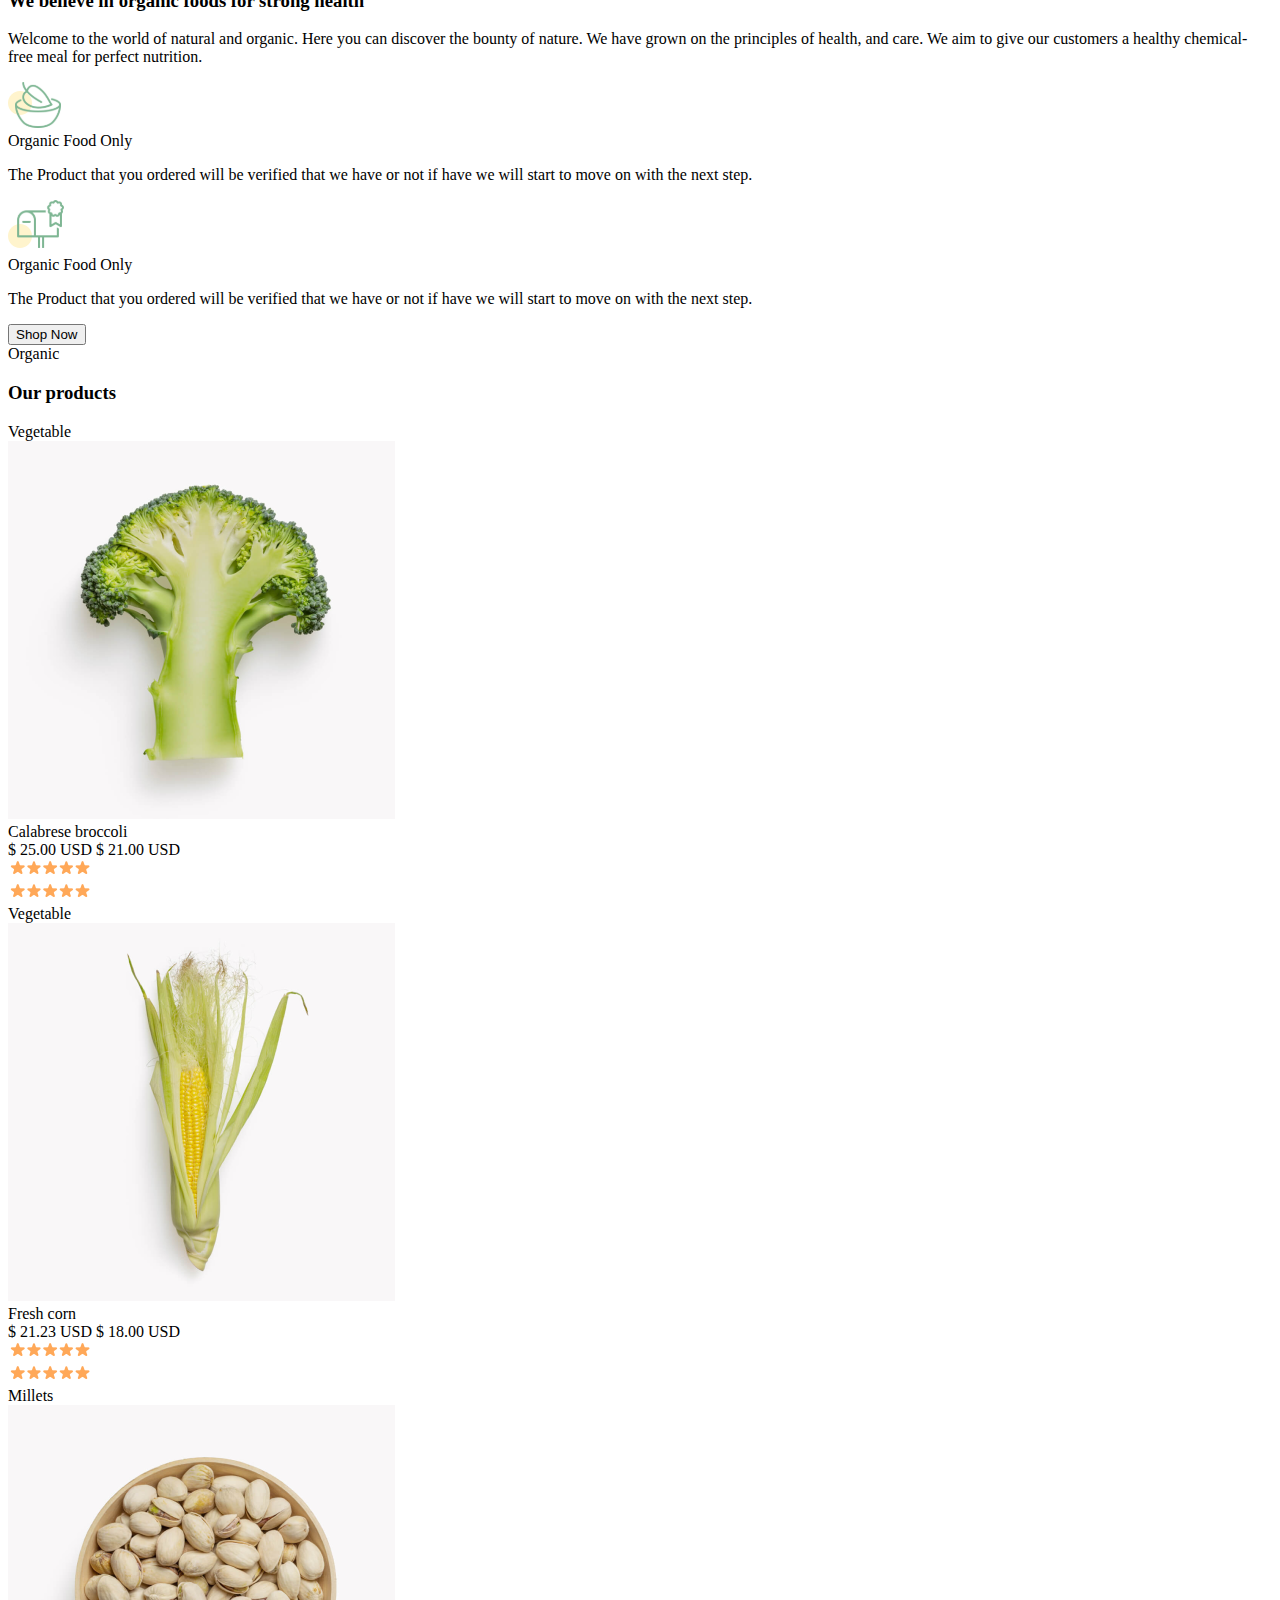
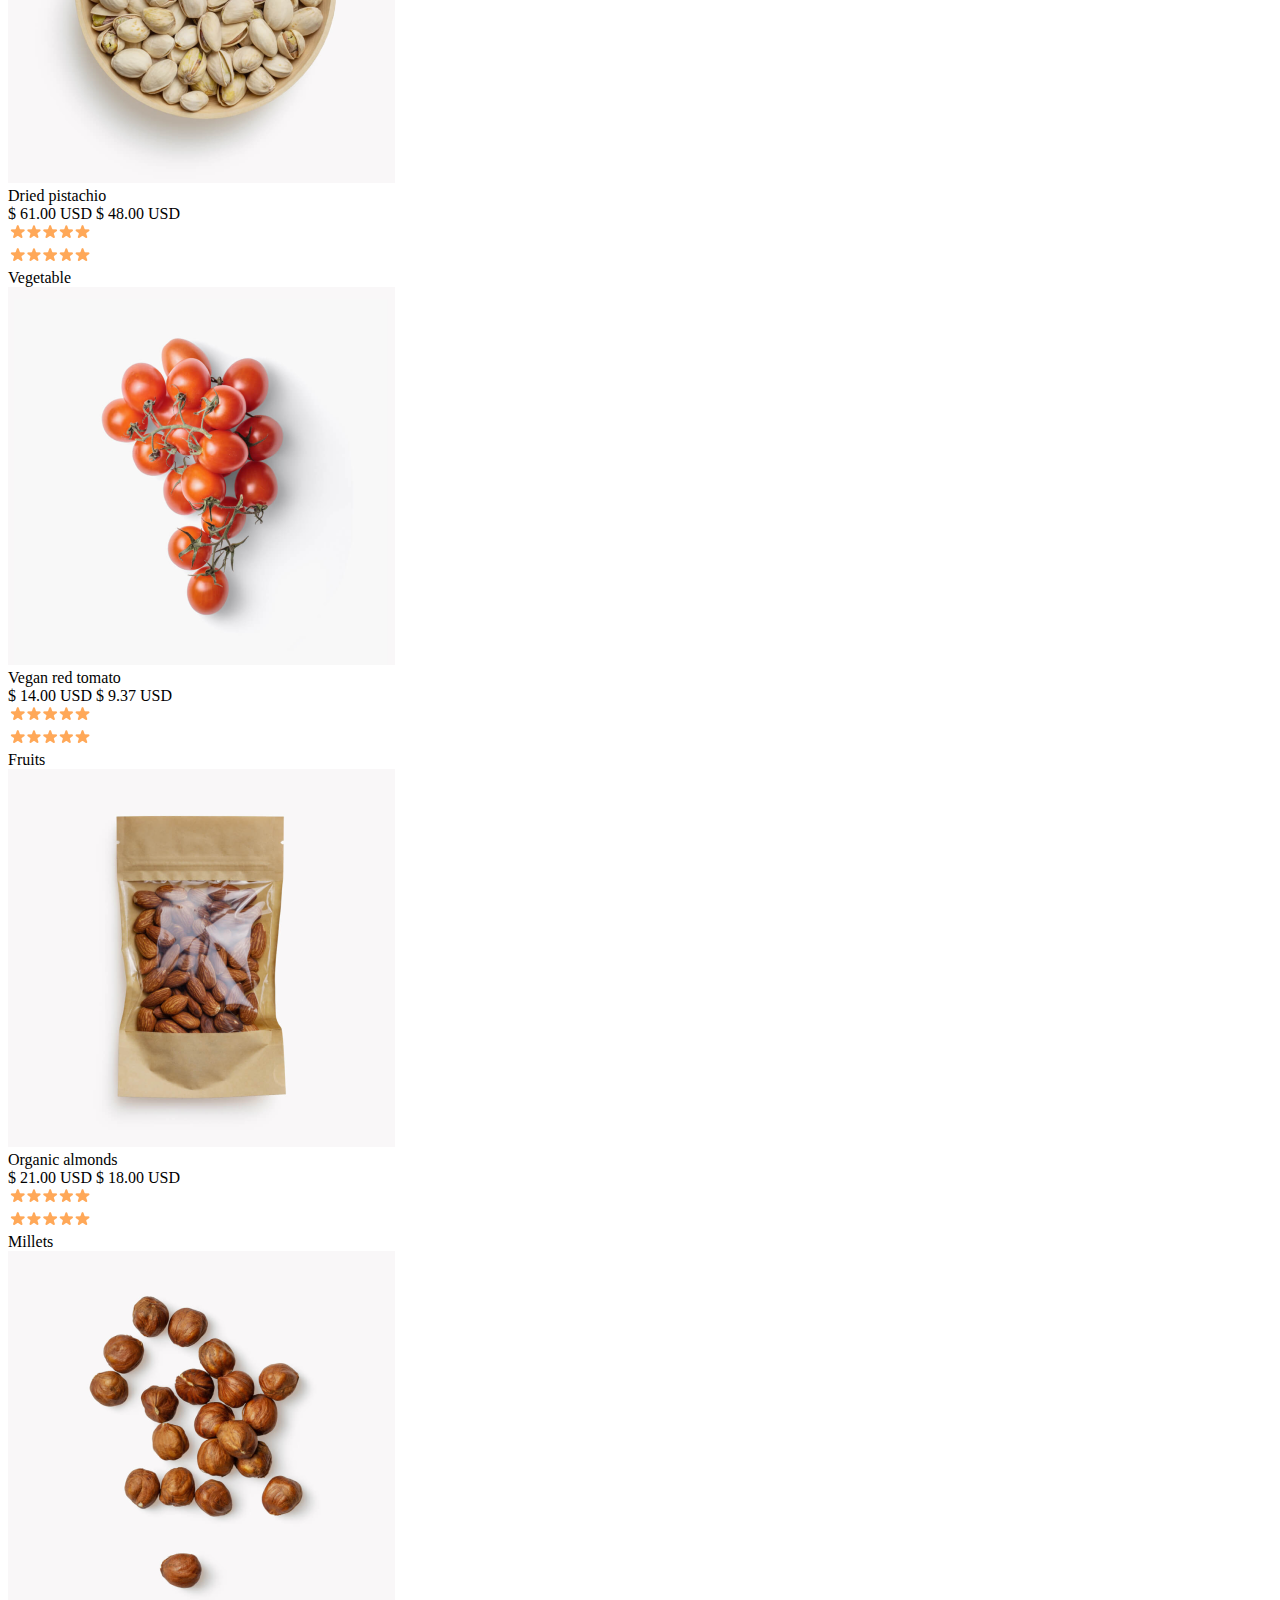
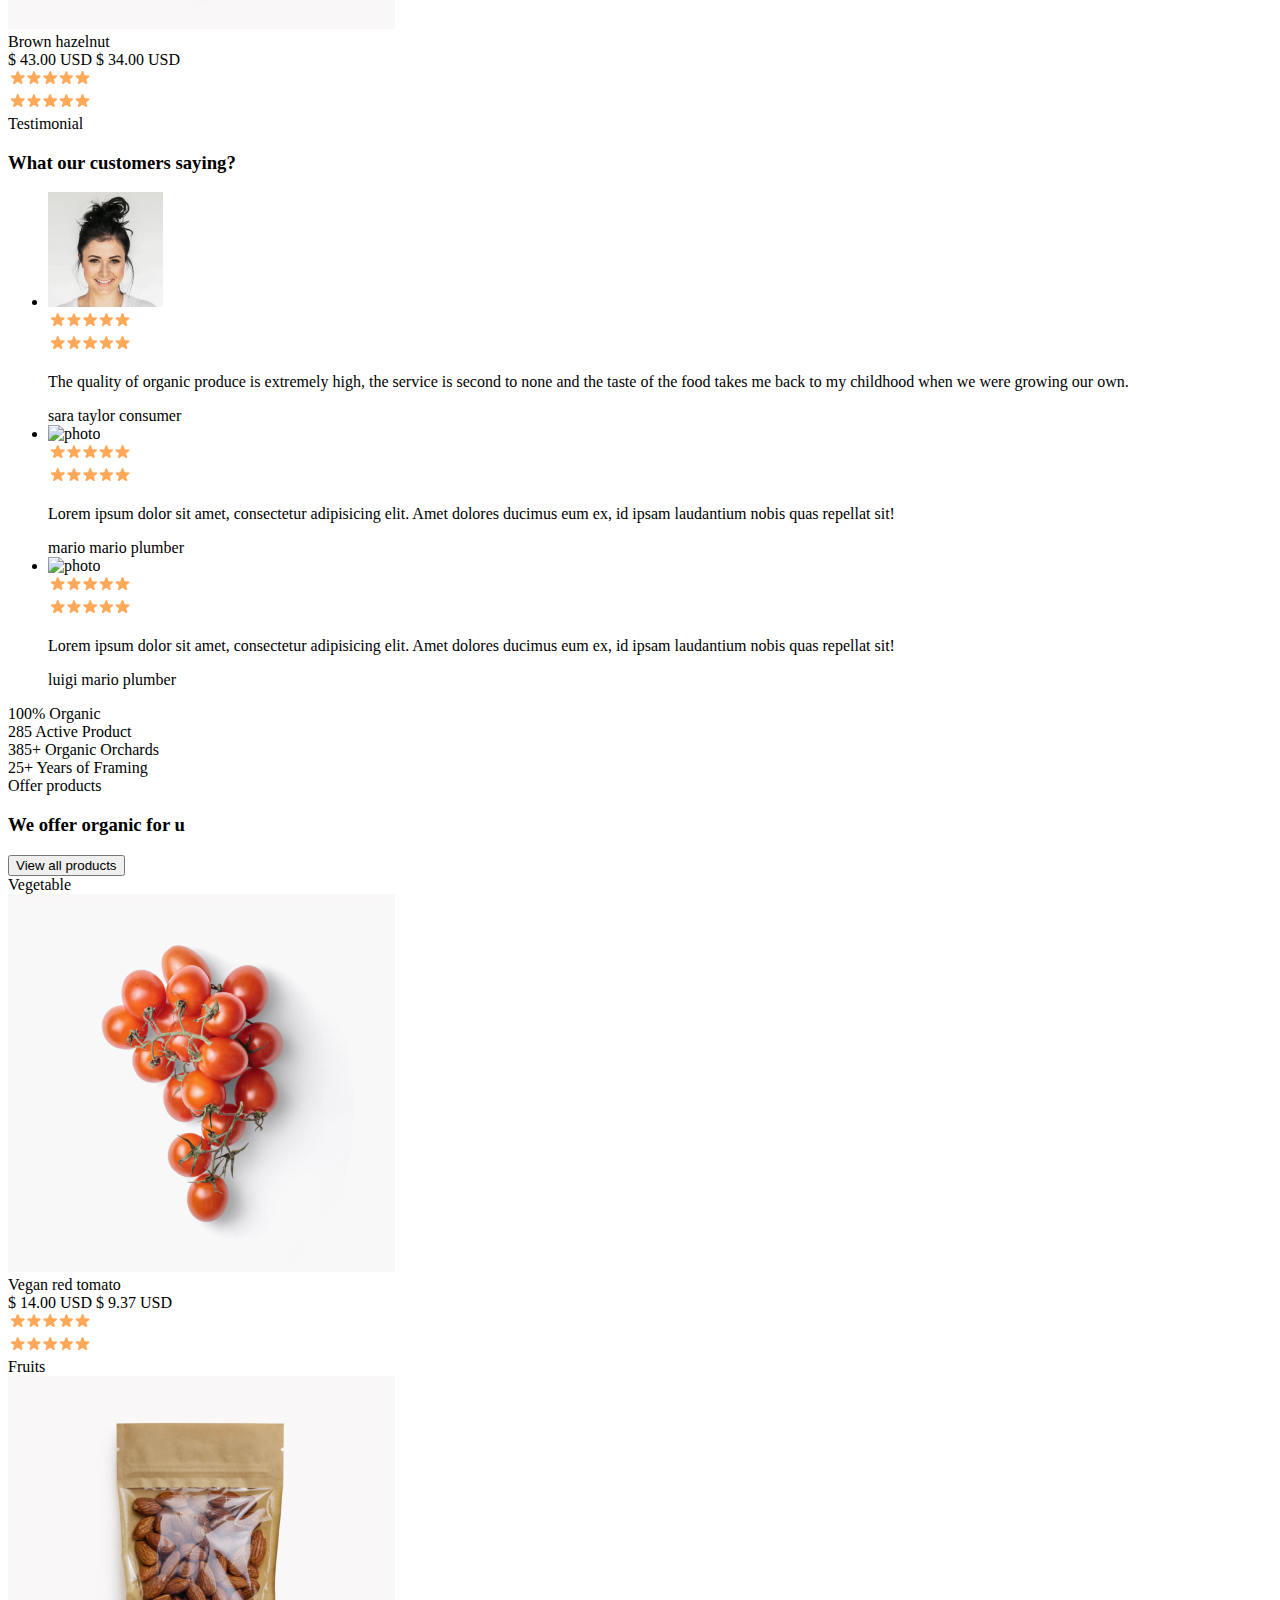
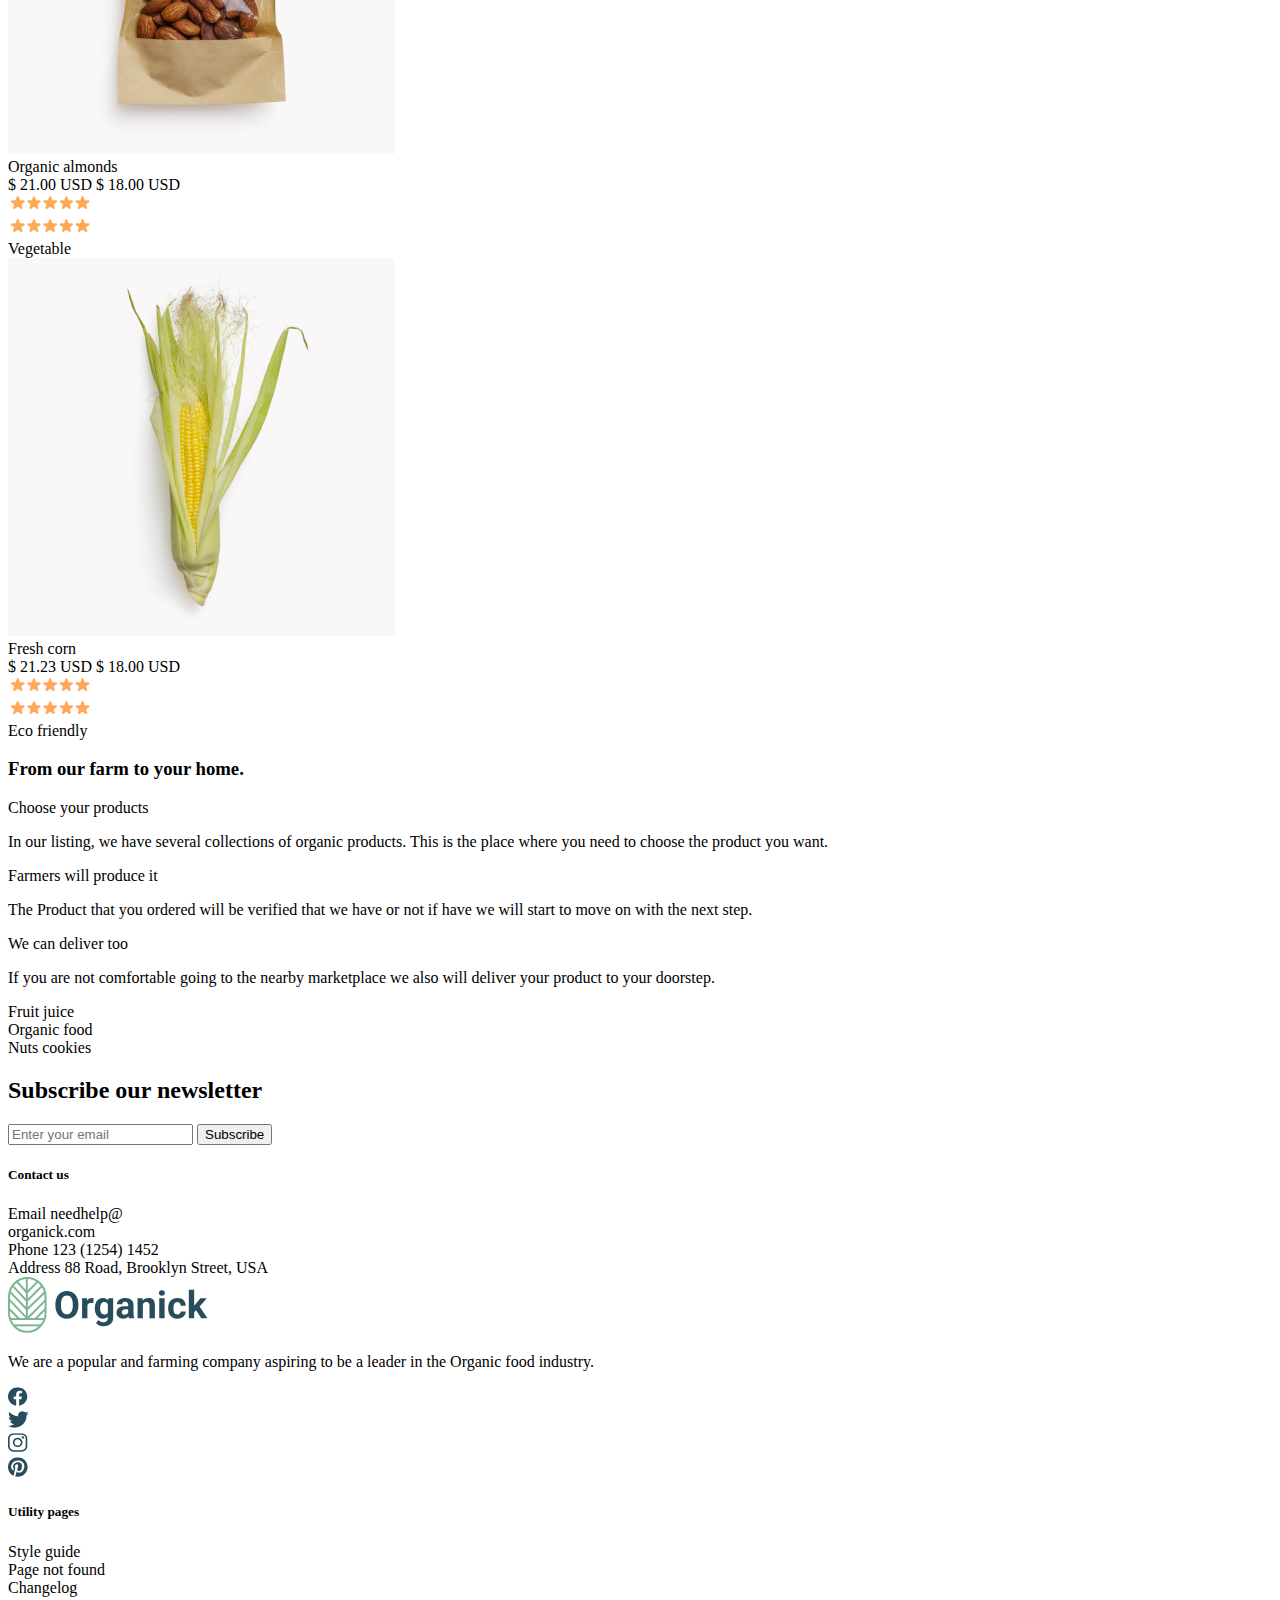
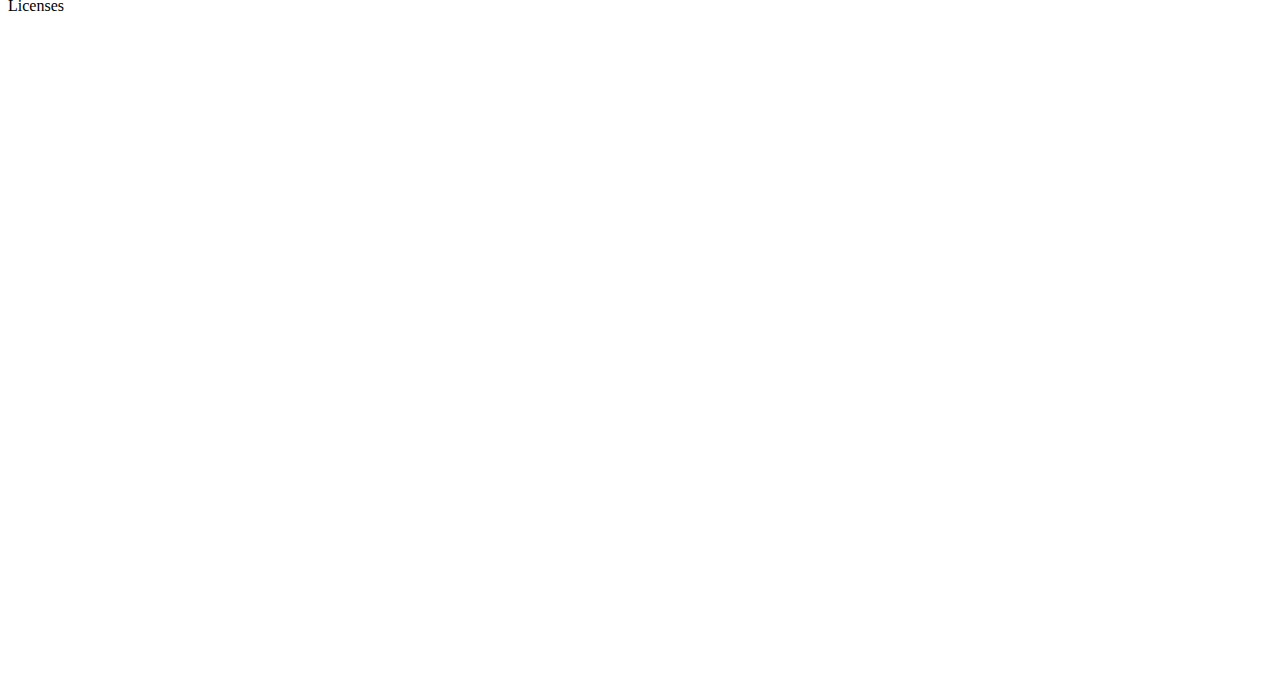
==== commit 962bdced: "feedback content converted to list" ====
--- a/index.html
+++ b/index.html
@@ -307,23 +307,63 @@
                     <h3 class="feedback__title">What our customers saying?</h3>
                 </div>
                 <div class="feedback__content">
-                    <img class="feedback__photo"
-                         src="/images/photo.png" alt="photo">
-                    <div class="rating rating_five feedback__rating">
-                        <img class="rating__placeholder" src="/images/rating.png" alt="unbelievable fabulous!">
-                        <div class="rating__de-facto">
-                            <img src="/images/rating.png" alt="not so great...">
-                        </div>
-                    </div>
-                    <p class="feedback__text">
-                        The quality of organic produce is extremely high, the service
-                        is second to none and the taste of the food takes me back to my
-                        childhood when we were growing our own.
-                    </p>
-                    <div class="feedback__credentials feedback-credentials">
-                        <span class="feedback-credentials__author">sara taylor</span>
-                        <span class="feedback-credentials__role">consumer</span>
-                    </div>
+                    <ul class="feedback__list">
+                        <li class="feedback__item feedback__item_visible">
+                            <img class="feedback__photo"
+                                 src="/images/photo.png" alt="photo">
+                            <div class="rating rating_five feedback__rating">
+                                <img class="rating__placeholder" src="/images/rating.png" alt="unbelievable fabulous!">
+                                <div class="rating__de-facto">
+                                    <img src="/images/rating.png" alt="not so great...">
+                                </div>
+                            </div>
+                            <p class="feedback__text">
+                                The quality of organic produce is extremely high, the service
+                                is second to none and the taste of the food takes me back to my
+                                childhood when we were growing our own.
+                            </p>
+                            <div class="feedback__credentials feedback-credentials">
+                                <span class="feedback-credentials__author">sara taylor</span>
+                                <span class="feedback-credentials__role">consumer</span>
+                            </div>
+                        </li>
+                        <li class="feedback__item">
+                            <img class="feedback__photo"
+                                 src="/images/mario.jpg" alt="photo">
+                            <div class="rating rating_five feedback__rating">
+                                <img class="rating__placeholder" src="/images/rating.png" alt="unbelievable fabulous!">
+                                <div class="rating__de-facto">
+                                    <img src="/images/rating.png" alt="not so great...">
+                                </div>
+                            </div>
+                            <p class="feedback__text">
+                                Lorem ipsum dolor sit amet, consectetur adipisicing elit.
+                                Amet dolores ducimus eum ex, id ipsam laudantium nobis quas repellat sit!
+                            </p>
+                            <div class="feedback__credentials feedback-credentials">
+                                <span class="feedback-credentials__author">mario mario</span>
+                                <span class="feedback-credentials__role">plumber</span>
+                            </div>
+                        </li>
+                        <li class="feedback__item">
+                            <img class="feedback__photo"
+                                 src="/images/luigi.png" alt="photo">
+                            <div class="rating rating_five feedback__rating">
+                                <img class="rating__placeholder" src="/images/rating.png" alt="unbelievable fabulous!">
+                                <div class="rating__de-facto">
+                                    <img src="/images/rating.png" alt="not so great...">
+                                </div>
+                            </div>
+                            <p class="feedback__text">
+                                Lorem ipsum dolor sit amet, consectetur adipisicing elit.
+                                Amet dolores ducimus eum ex, id ipsam laudantium nobis quas repellat sit!
+                            </p>
+                            <div class="feedback__credentials feedback-credentials">
+                                <span class="feedback-credentials__author">luigi mario</span>
+                                <span class="feedback-credentials__role">plumber</span>
+                            </div>
+                        </li>
+                    </ul>
                 </div>
                 <div class="divider feedback__divider"></div>
                 <div class="summary">
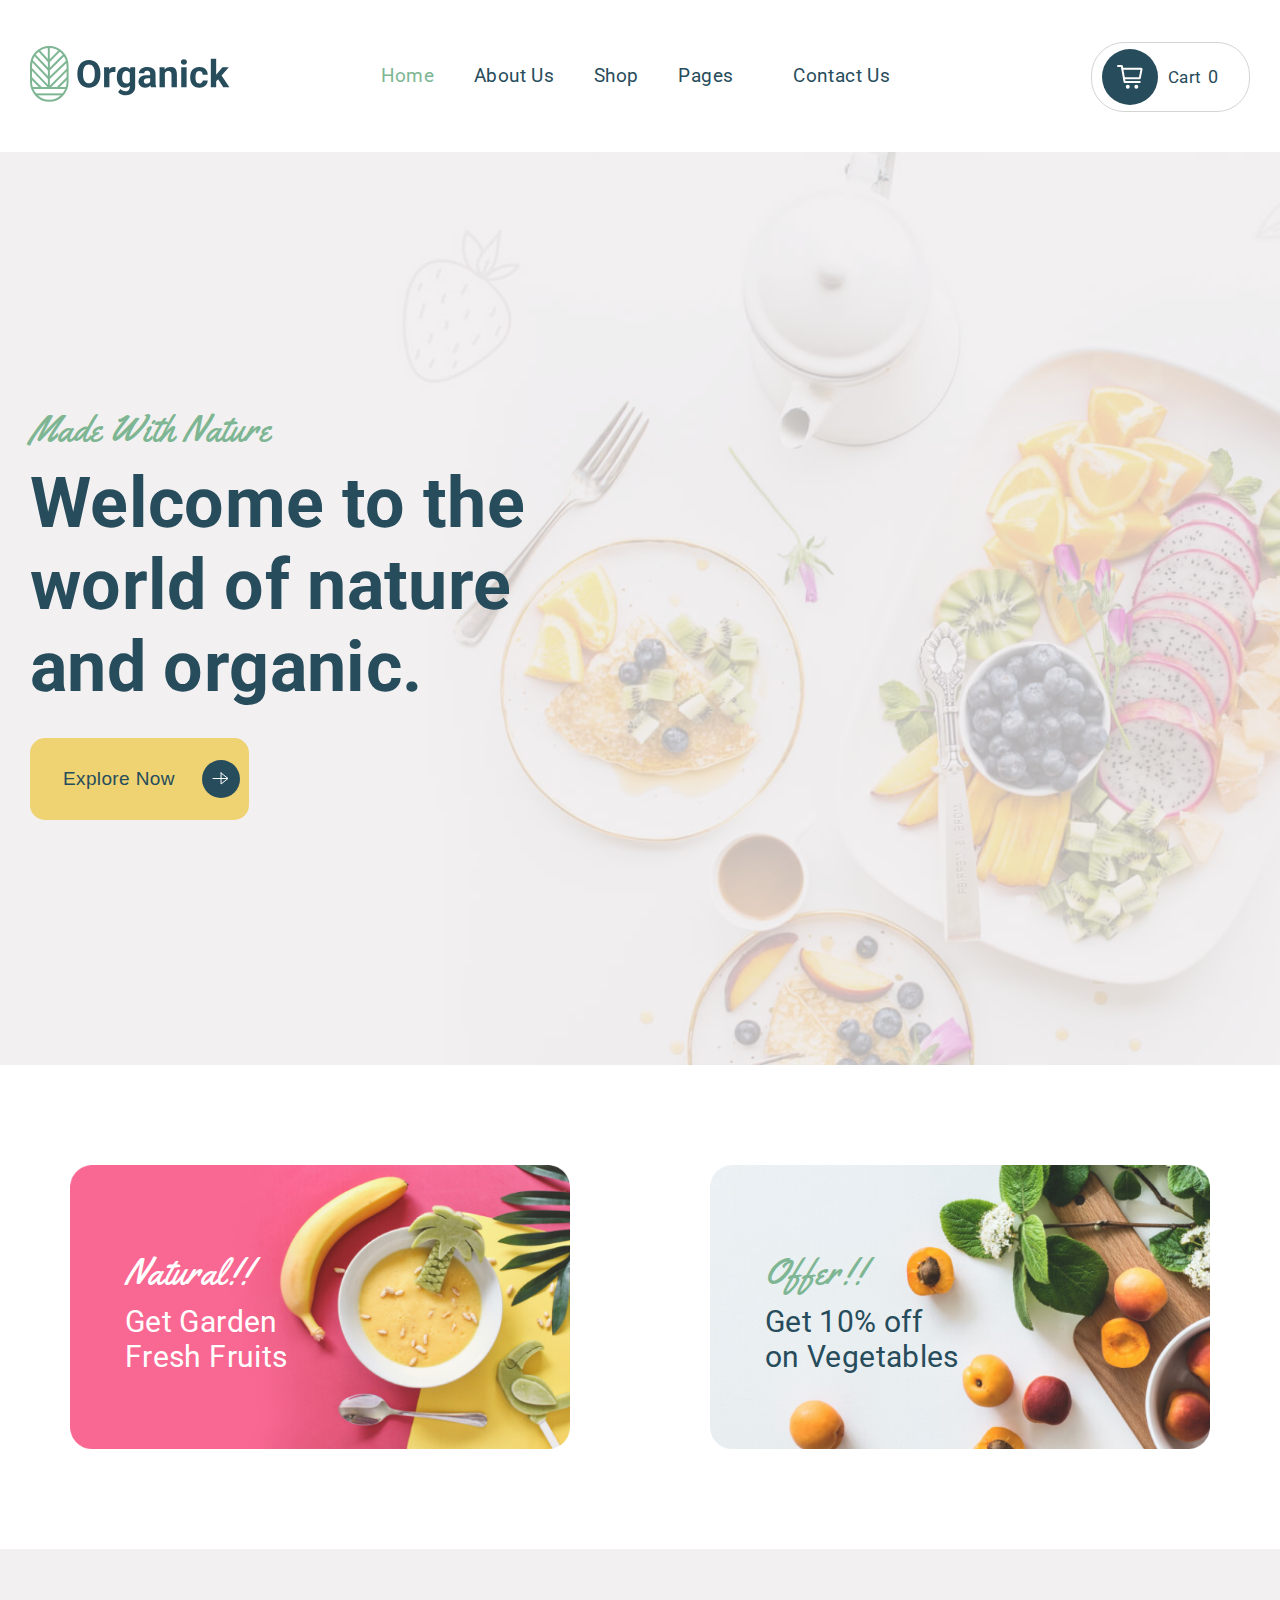
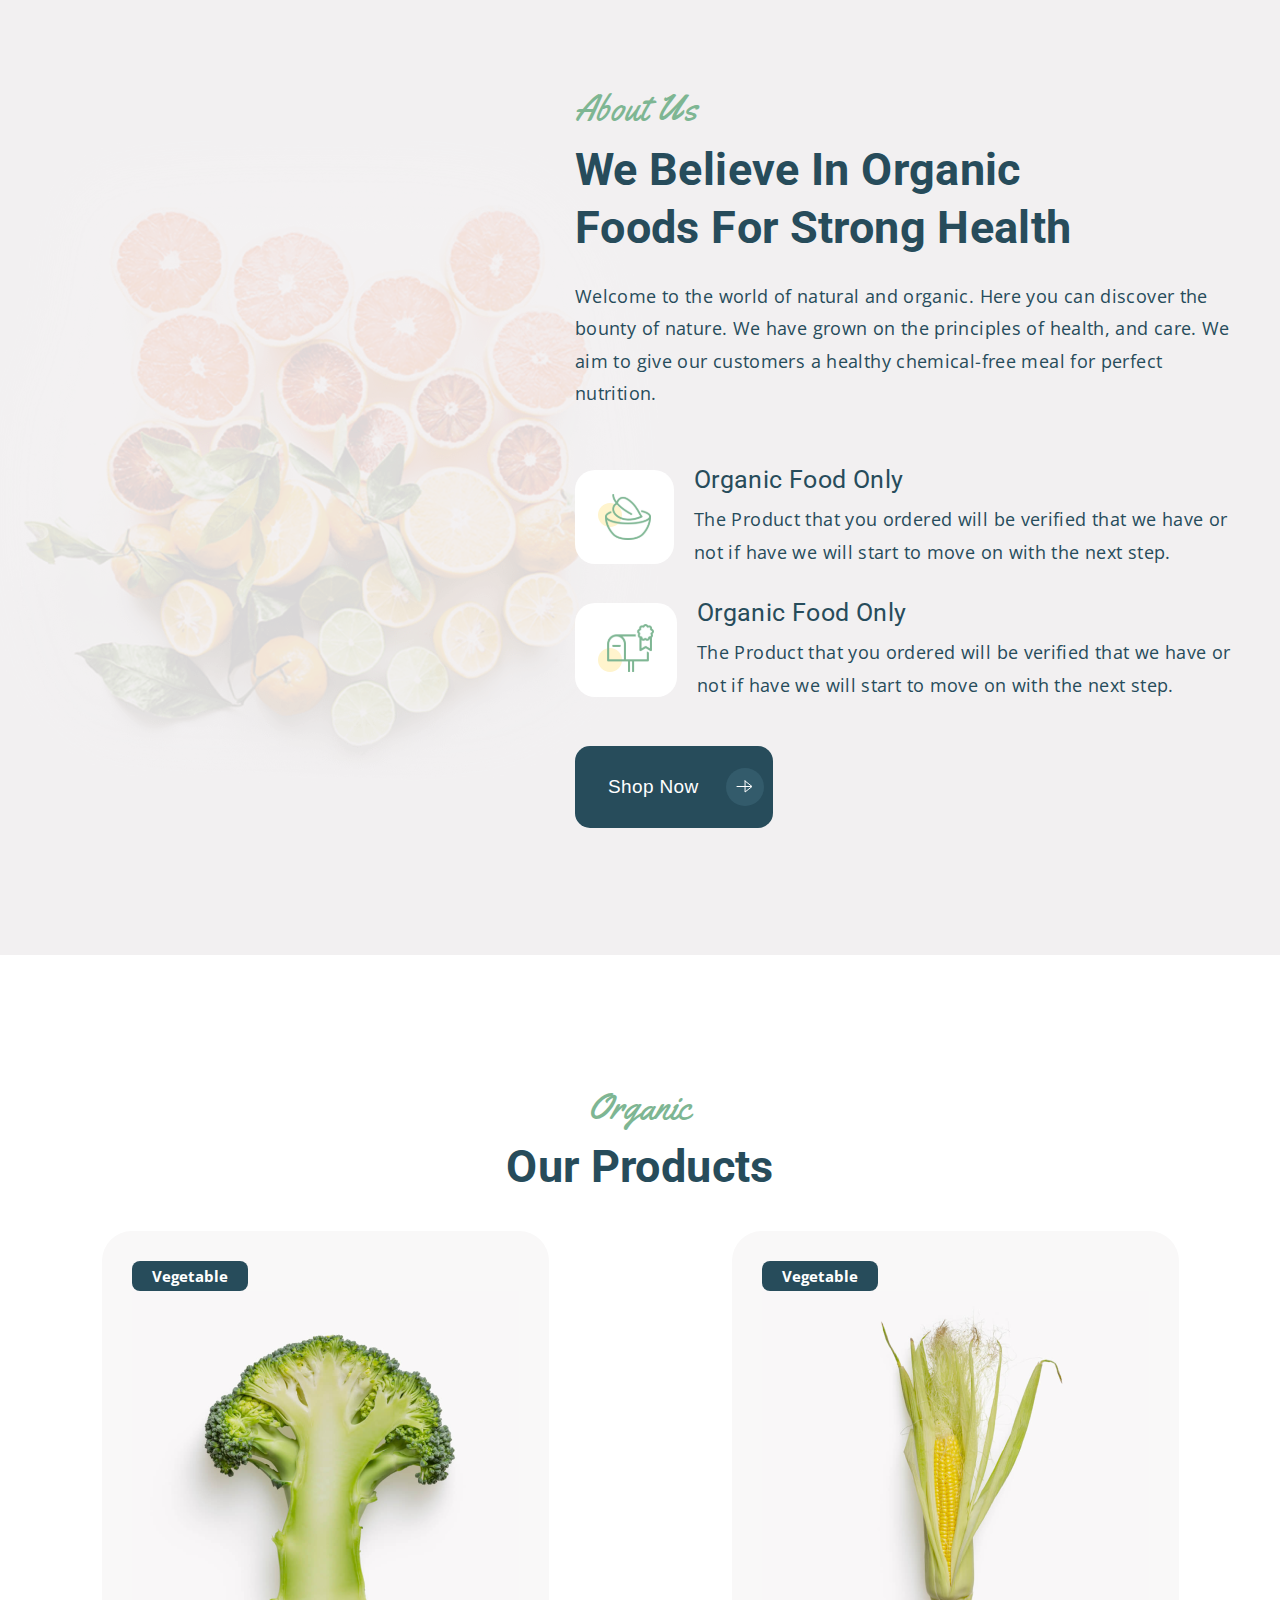
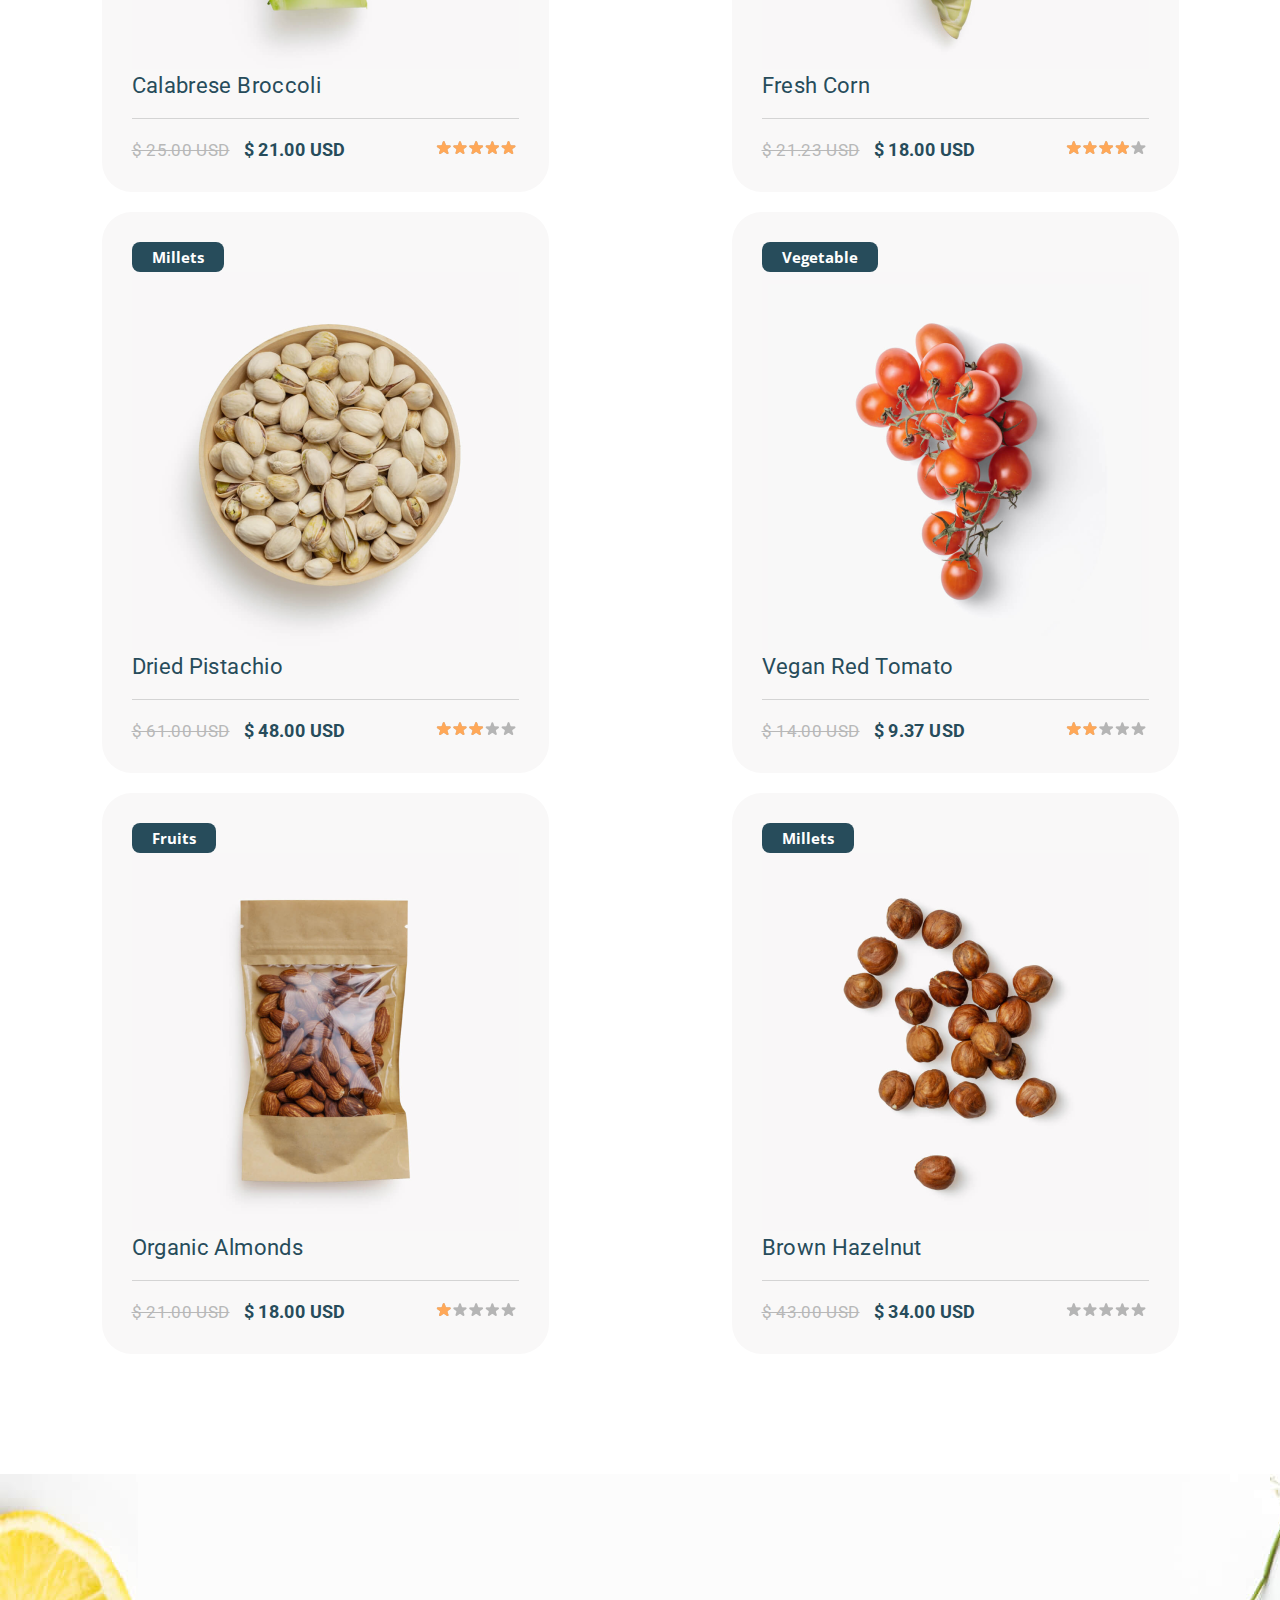
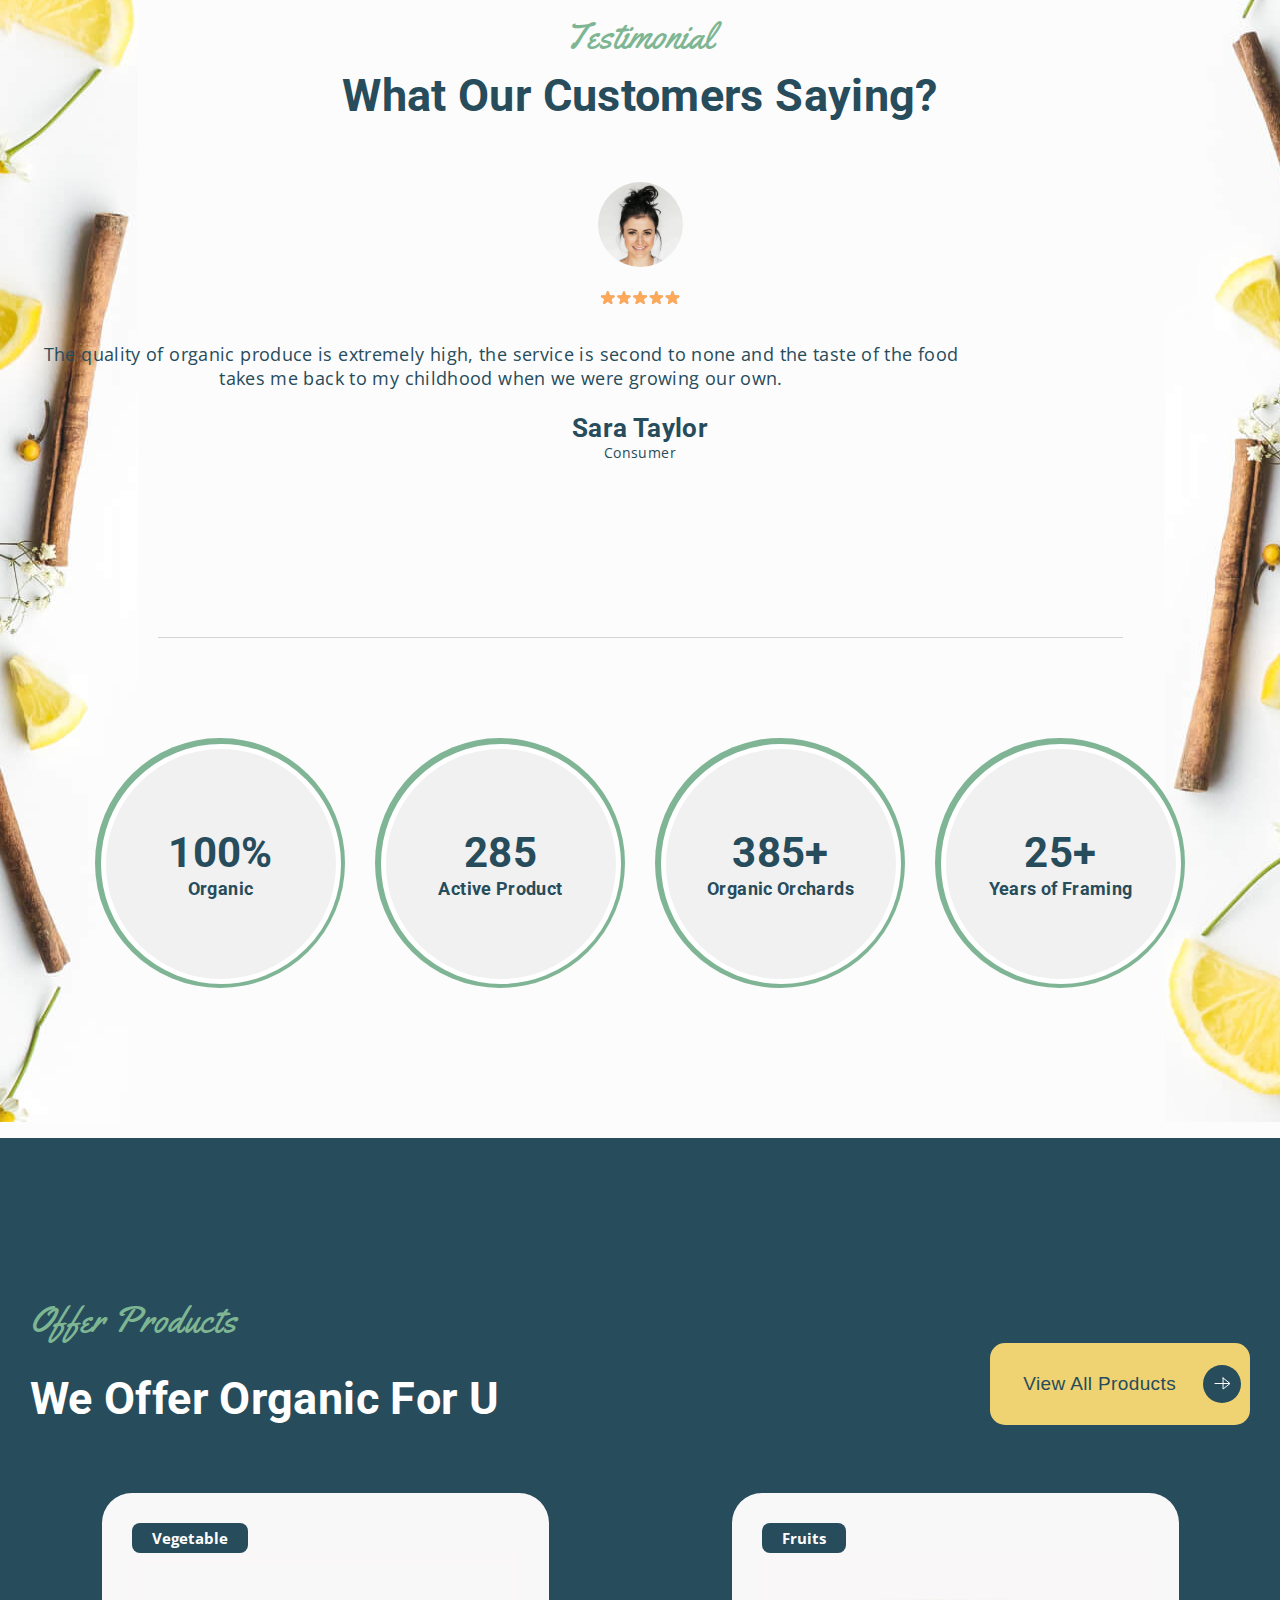
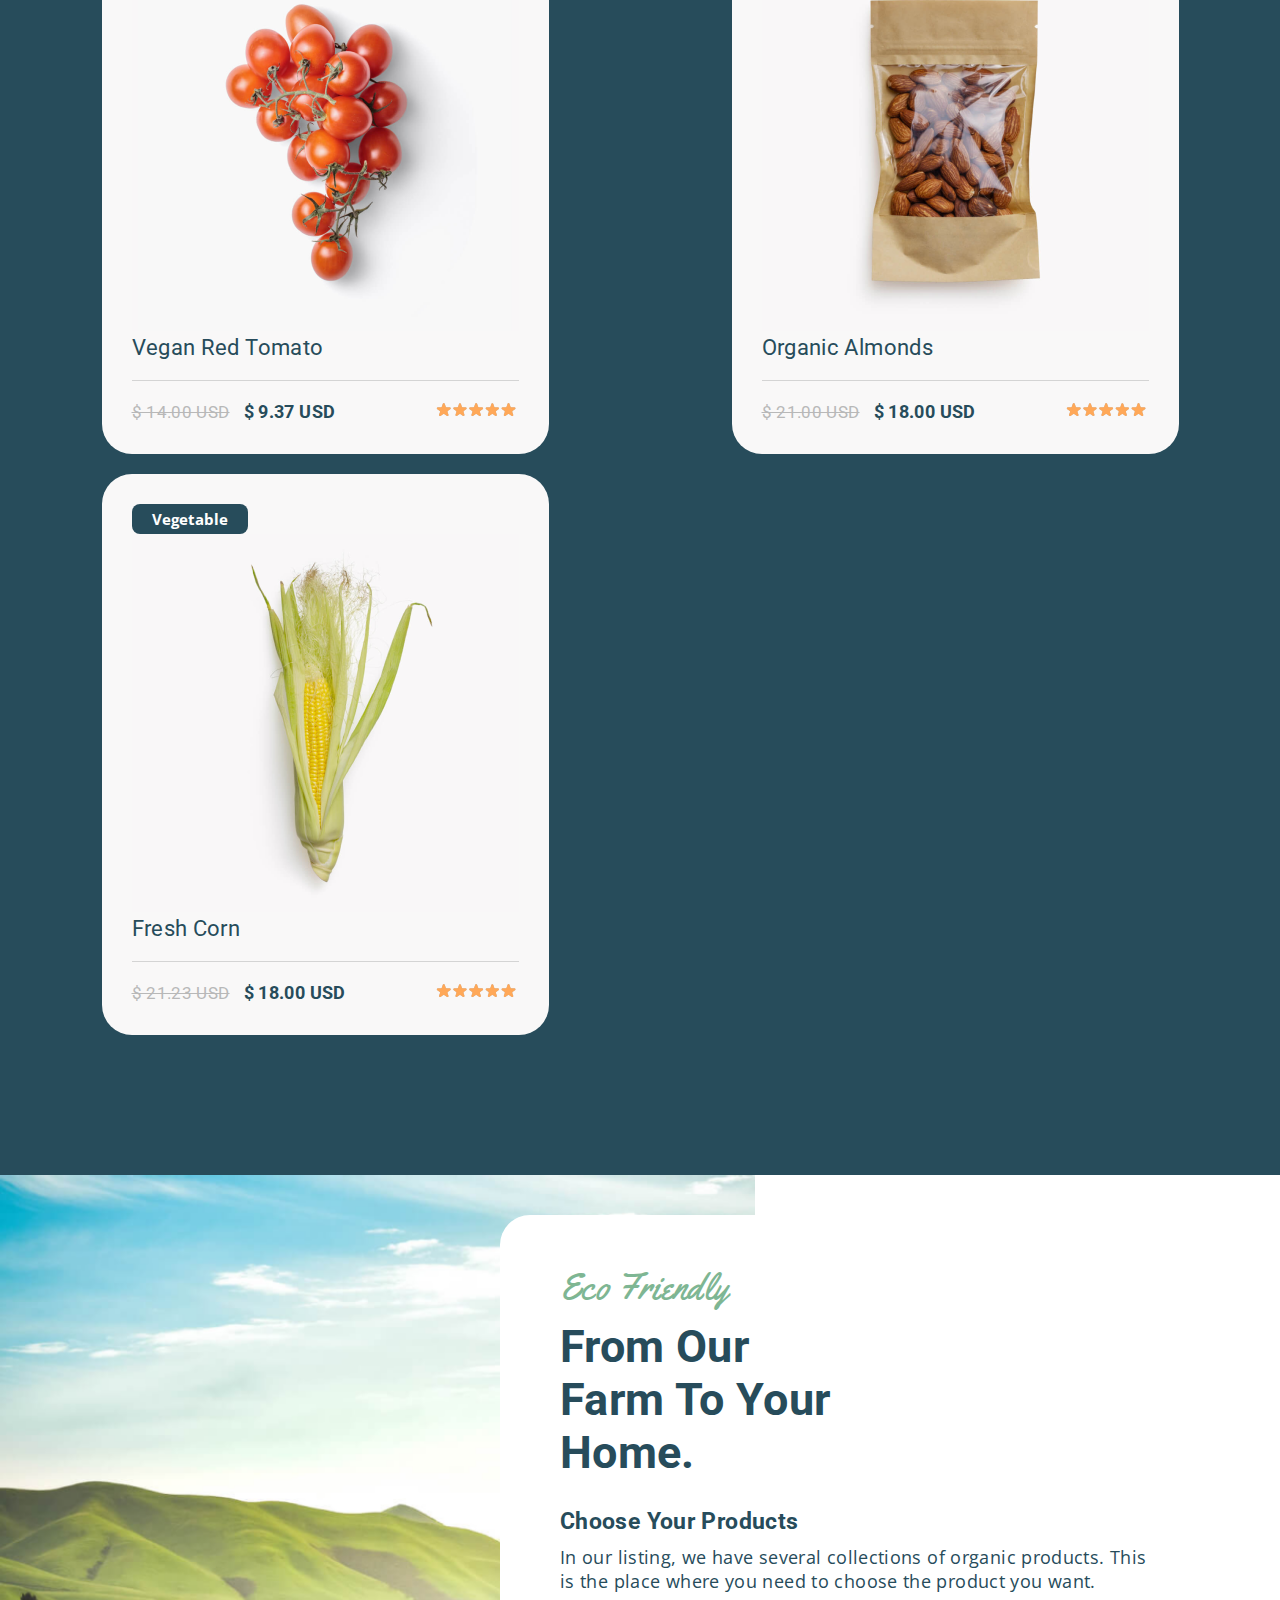
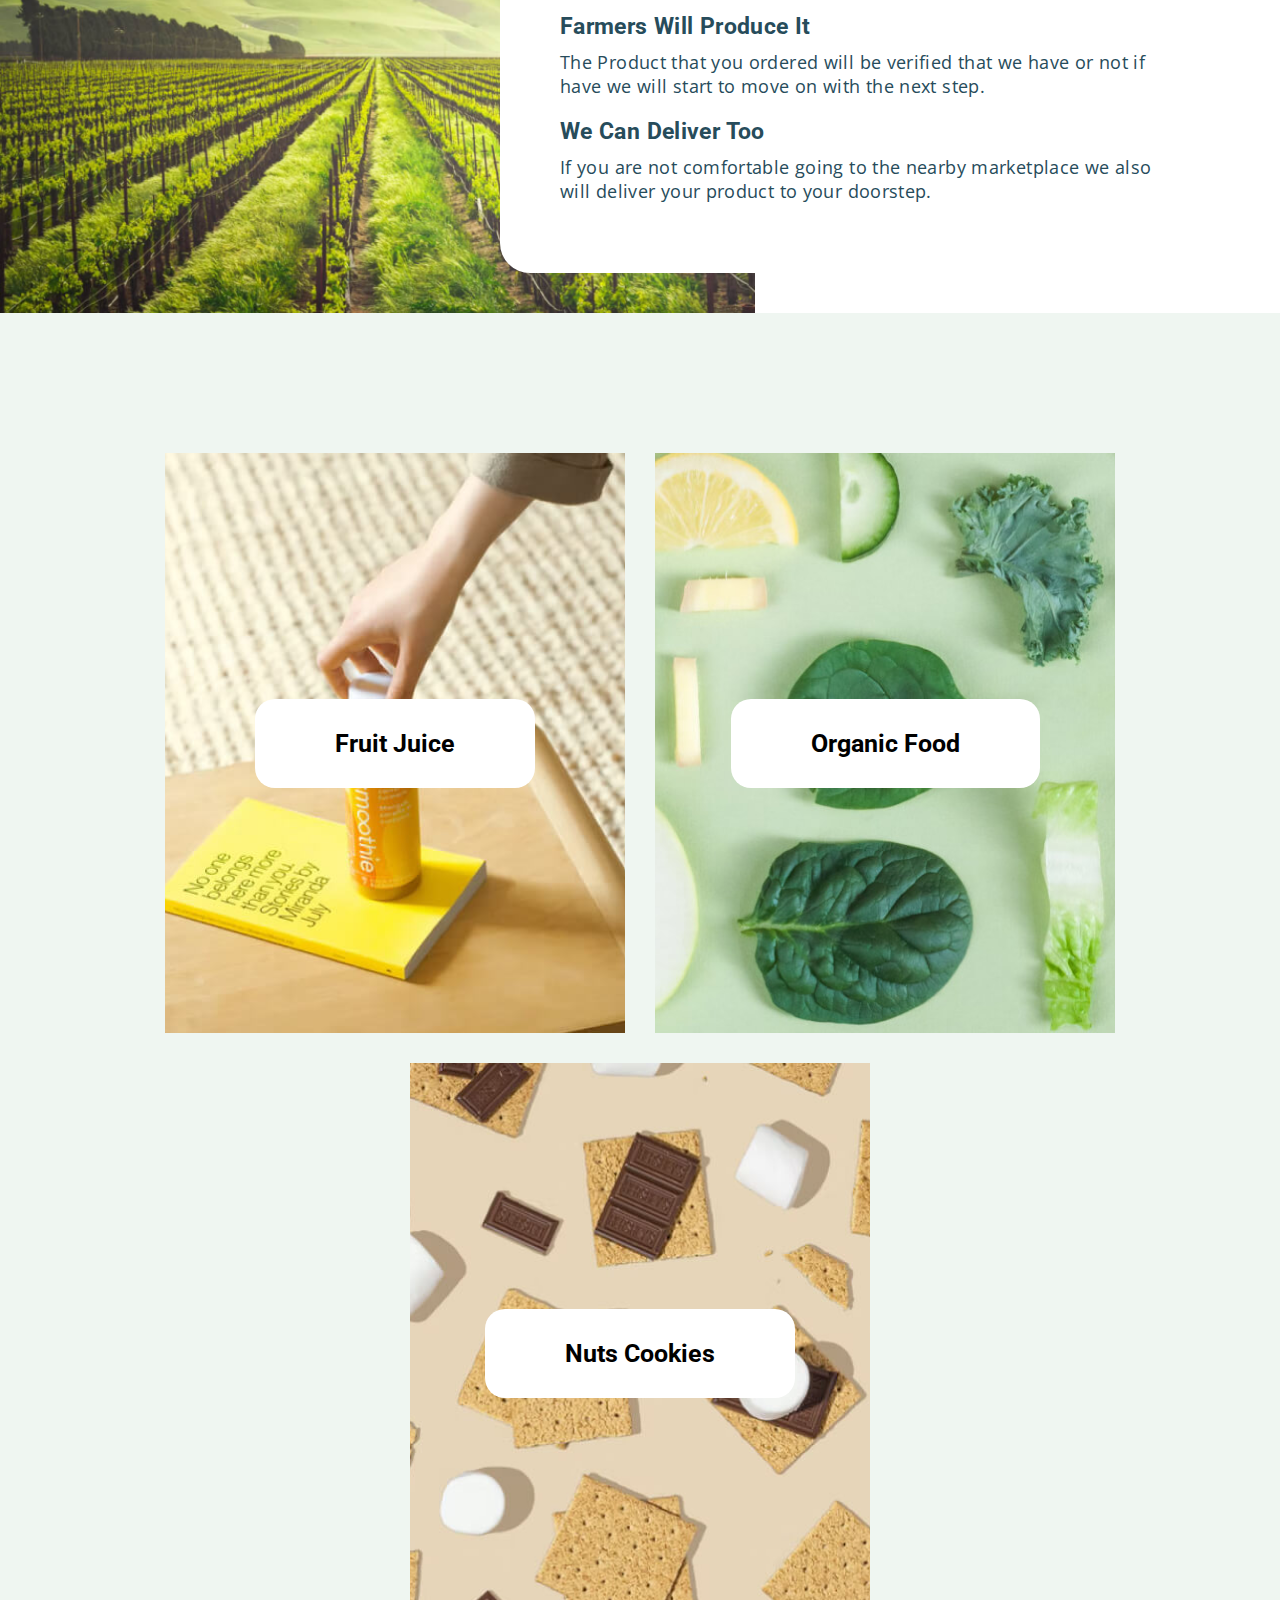
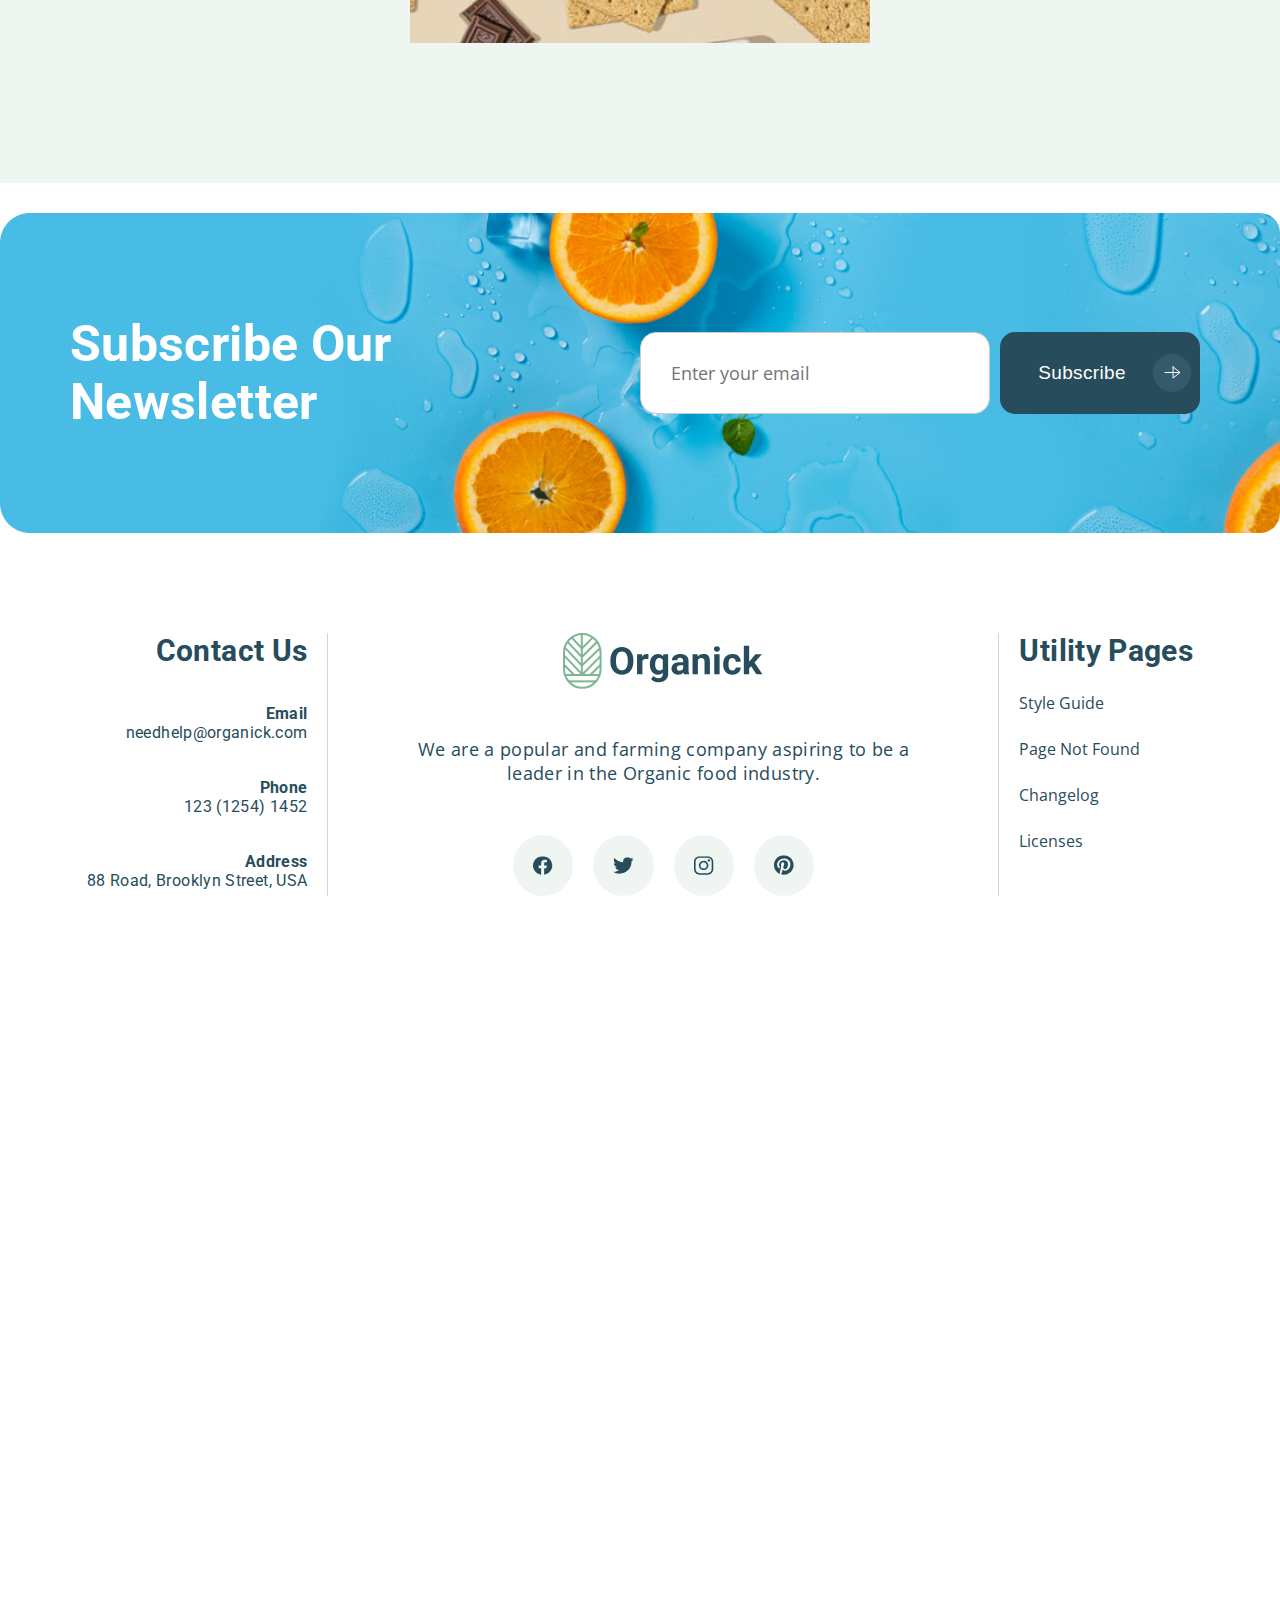
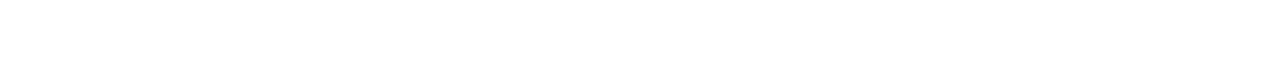
==== commit 06302c91: "Update index.html" ====
--- a/index.html
+++ b/index.html
@@ -7,15 +7,14 @@
     <meta http-equiv="X-UA-Compatible" content="ie=edge">
 
     <title>Organick</title>
-    <link rel="icon" href="/exam/images/favicon.svg">
+    <link rel="icon" href="/images/favicon.svg">
 
     <link rel="stylesheet"
           href="https://fonts.googleapis.com/css?family=Roboto|Yellowtail|Open+Sans">
 
-    <link rel="stylesheet" href="/exam/css/variables.css">
-    <link rel="stylesheet" href="/exam/css/reset.css">
-    <link rel="stylesheet" href="/exam/css/main.css">
-    <base href="/exam/">
+    <link rel="stylesheet" href="/css/variables.css">
+    <link rel="stylesheet" href="/css/reset.css">
+    <link rel="stylesheet" href="/css/main.css">
 </head>
 <body>
 <input type="checkbox" class="navFlag" id="navFlag"/>
@@ -611,4 +610,4 @@
     </script>
 </div>
 </body>
-</html>+</html>
--- a/css/variables.css
+++ b/css/variables.css
@@ -0,0 +1,7 @@
+:root {
+    --bg: #fff;
+    --bg-accent: #f2f0f1;
+    --main: rgb(39, 76, 91);
+    --accent: #7EB693;
+    --accent-bright: #EFD372;
+}--- a/css/main.css
+++ b/css/main.css
@@ -0,0 +1,505 @@
+@import "header.css";
+@import "intro.css";
+@import "ad.css";
+@import "about.css";
+@import "shop.css";
+@import "feedback.css";
+@import "mini-shop.css";
+@import "advantages.css";
+@import "derivatives.css";
+@import "footer.css";
+
+.container {
+    max-width: 1440px;
+    width: 100%;
+    margin: auto;
+}
+
+.bg {
+    position: absolute;
+}
+
+.cut {
+    color: var(--accent);
+    font-family: Yellowtail;
+    font-size: 36px;
+    font-style: normal;
+    font-weight: 400;
+    line-height: 4.05rem; /* 64.8px */
+    letter-spacing: .023rem; /* .36px */
+    text-transform: capitalize;
+}
+
+.button {
+    cursor: pointer;
+    width: max-content;
+    height: 82px;
+    font-size: 19px;
+    display: flex;
+    flex-wrap: wrap;
+    align-content: center;
+    justify-content: end;
+    text-transform: capitalize;
+    line-height: 38px;
+    border-radius: 15px;
+    padding-left: 33px;
+    background: var(--main);
+    color: white;
+}
+
+.button_accent {
+    background: var(--accent-bright);
+    color: var(--main);
+}
+
+.button:after {
+        content: url("/images/arrow.svg");
+    display: inline-block;
+    margin-left: 27px;
+    margin-right: 9px;
+    width: 38px;
+    height: 38px;
+    border-radius: 38px;
+    background: #335B6B;
+    transition: .1s linear;
+}
+
+.button_accent:after {
+    background: var(--main);
+}
+
+.button:hover::after {
+    background: var(--accent);
+}
+
+@media screen and (max-width: 1680px) {
+    .feedback__bg_left {
+        transform: translateX(-180px);
+    }
+
+    .feedback__bg_right {
+        transform: translateX(170px);
+    }
+}
+
+@media screen and (max-width: 1440px) {
+    .feedback__bg_left {
+        transform: translateX(-240px);
+    }
+
+    .feedback__bg_right {
+        transform: translateX(230px);
+    }
+}
+
+@media screen and (max-width: 1439px) {
+    .advantages__bg {
+        background-size: contain;
+    }
+
+    .ad {
+        padding: 100px 0;
+        grid-template-columns: repeat(auto-fit, minmax(500px, 1fr));
+    }
+
+    .offer__title {
+        font-size: 30px;
+        max-width: 195px;
+    }
+
+    .offer {
+        width: 500px;
+        height: 284px;
+    }
+}
+
+@media screen and (max-width: 1366px) {
+    .intro__bg {
+        opacity: .25;
+    }
+
+    .about__bg {
+        opacity: .1;
+    }
+}
+
+@media screen and (max-width: 1152px) {
+    .feedback__bg {
+        opacity: .2;
+    }
+}
+
+@media screen and (max-width: 1024px) {
+    .summary {
+        max-width: calc(150px * 4 + 30px * 3);
+    }
+
+    .summary__item {
+        width: 150px;
+        height: 150px;
+    }
+
+    .summary__count {
+        font-size: 25px;
+    }
+
+    .summary__name {
+        font-size: 11px;
+    }
+}
+
+@media screen and (max-width: 768px) {
+    .derivative__item {
+        height: 345px;
+        width: 274px;
+    }
+
+    .derivative__name {
+        font-size: 18px;
+        padding: 30px 40px;
+    }
+
+    .form__title {
+        font-size: 28px;
+    }
+
+    .form {
+        background-position-x: right;
+    }
+
+    .assortment {
+        grid-template-columns: repeat(auto-fit, minmax(270px, 1fr));
+    }
+
+    .card__image {
+        width: 200px;
+        height: 195px;
+    }
+
+    .card__content {
+        width: 200px;
+    }
+
+    .links__link_farther {
+        padding-left: 0;
+    }
+}
+
+@media screen and (max-width: 720px) {
+    .advantages__bg {
+        background-size: cover;
+    }
+
+    .summary {
+        max-width: calc(100px * 4 + 30px * 3);
+    }
+
+    .summary__item {
+        width: 100px;
+        height: 100px;
+    }
+
+    .summary__count {
+        font-size: 20px;
+    }
+
+    .summary__name {
+        max-width: 75px;
+    }
+
+    .nav {
+        width: calc(100% - 159px);
+        max-width: 450px;
+    }
+
+    .links__link {
+        padding-right: 20px;
+    }
+
+    .links__link_farther {
+        padding-right: 20px;
+    }
+}
+
+@media screen and (max-width: 640px) {
+    .advantages__title {
+        font-size: 28px;
+        max-width: 210px;
+    }
+
+    .advantages__subtitle {
+        font-size: 20px;
+    }
+
+    .mini-shop__container {
+        padding: 30px 0;
+    }
+
+    .mini-shop__title {
+        font-size: 28px;
+        max-width: 180px;
+    }
+
+    .footer__logo img {
+        width: 120px;
+    }
+
+    .footer__title {
+        font-size: 20px;
+    }
+
+    .footer__about {
+        font-size: 14px;
+    }
+
+    .footer__item {
+        font-size: 14px;
+    }
+
+    .feedback__title {
+        font-size: 28px;
+    }
+
+    .shop__title {
+        font-size: 28px;
+    }
+
+    .about__container {
+        padding-right: 0;
+    }
+
+    .about__content {
+        margin-right: 30px;
+    }
+
+    .about__bg {
+        background-position: -80px;
+    }
+
+    .intro {
+        height: 400px;
+    }
+
+    .about__title {
+        font-size: 28px;
+        max-width: 350px;
+        line-height: 2.2rem;
+    }
+
+    .intro__bg {
+        height: 400px;
+    }
+
+    .about__button {
+        margin: auto auto 20px;
+    }
+
+    .ad {
+        padding: 50px 0;
+        grid-template-columns: repeat(auto-fit, minmax(420px, 1fr));
+    }
+
+    .offer {
+        width: 420px;
+        height: 239px;
+    }
+
+    .offer__title {
+        font-size: 20px;
+        max-width: 135px;
+    }
+
+    .intro {
+        height: 400px;
+    }
+
+    .intro__title {
+        font-size: 28px;
+        max-width: 300px;
+    }
+
+    .intro__bg {
+        height: 400px;
+    }
+}
+
+@media screen and (max-width: 560px) {
+    .form {
+        justify-content: center;
+        text-align: center;
+    }
+
+    .form__title {
+        max-width: 100%;
+    }
+
+    .form__container {
+        flex-wrap: wrap;
+        justify-content: center;
+    }
+
+    .footer__container {
+        display: flex;
+        flex-wrap: wrap;
+    }
+
+    .footer__media {
+        border: none;
+        order: 1;
+        margin-bottom: 26px;
+    }
+
+    .footer__contacts {
+        border-right: 1px solid #D5D5D5;
+        width: min-content;
+        padding: 0 10px;
+        order: 2;
+        text-align: center;
+    }
+
+    .footer__pages {
+        padding: 0 10px;
+        order: 3;
+        text-align: center;
+    }
+}
+
+@media screen and (max-width: 480px) {
+    .form {
+        padding: 0 20px;
+    }
+
+    .summary {
+        max-width: calc(100px * 2 + 30px * 1);
+    }
+
+    .summary__item {
+        margin-bottom: 10px;
+    }
+
+    .nav__logo {
+        padding-bottom: 20px;
+        margin-right: 15px;
+    }
+
+    .nav {
+        justify-content: center;
+    }
+
+    .cart-container {
+        align-content: end;
+    }
+
+    .header__container {
+        justify-content: center;
+        align-items: center;
+        flex-wrap: wrap;
+    }
+
+    .links {
+        display: none;
+        visibility: hidden;
+    }
+
+    .hamburger {
+        display: flex;
+    }
+
+    .list__item {
+        flex-direction: column;
+        row-gap: 10px;
+    }
+
+    .list__article {
+        margin: 0;
+    }
+
+    .list__visualise {
+        align-self: flex-start;
+    }
+}
+
+@media screen and (max-width: 425px) {
+    .feedback__container {
+        padding: 30px 10px;
+    }
+
+    .feedback__divider {
+        margin: 30px;
+    }
+
+    .shop {
+        padding: 30px 0;
+    }
+
+    .ad {
+        padding: 25px 0;
+        grid-template-columns: repeat(auto-fit, minmax(318px, 1fr));
+    }
+
+    .offer {
+        width: 318px;
+        height: 181px;
+    }
+
+    .offer__title {
+        font-size: 16px;
+        max-width: 115px;
+    }
+
+    .intro__bg {
+        overflow: hidden;
+        transform: translateX(150px);
+    }
+
+    .header {
+        padding: 30px 10px;
+    }
+
+    .advantages__content {
+        padding-left: 20px;
+    }
+
+    .map {
+        width: calc(100% - 60px);
+        margin-left: 30px;
+    }
+}
+
+@media screen and (max-width: 375px) {
+    .feedback__bg_right {
+        visibility: hidden;
+    }
+
+    .feedback__bg_left {
+        transform: none;
+        opacity: .1;
+        width: 100%;
+    }
+
+    .header {
+        padding-bottom: 60px;
+    }
+
+    .nav__logo {
+        margin-bottom: 10px;
+    }
+
+    .header {
+        min-height: 250px;
+    }
+
+    .feedback__list {
+        min-height: 400px;
+    }
+}
+
+@media screen and (max-width: 320px) {
+    .footer__contacts {
+        padding: 0 10px 0 0;
+    }
+
+    .footer__pages {
+        padding: 0 0 0 10px;
+    }
+}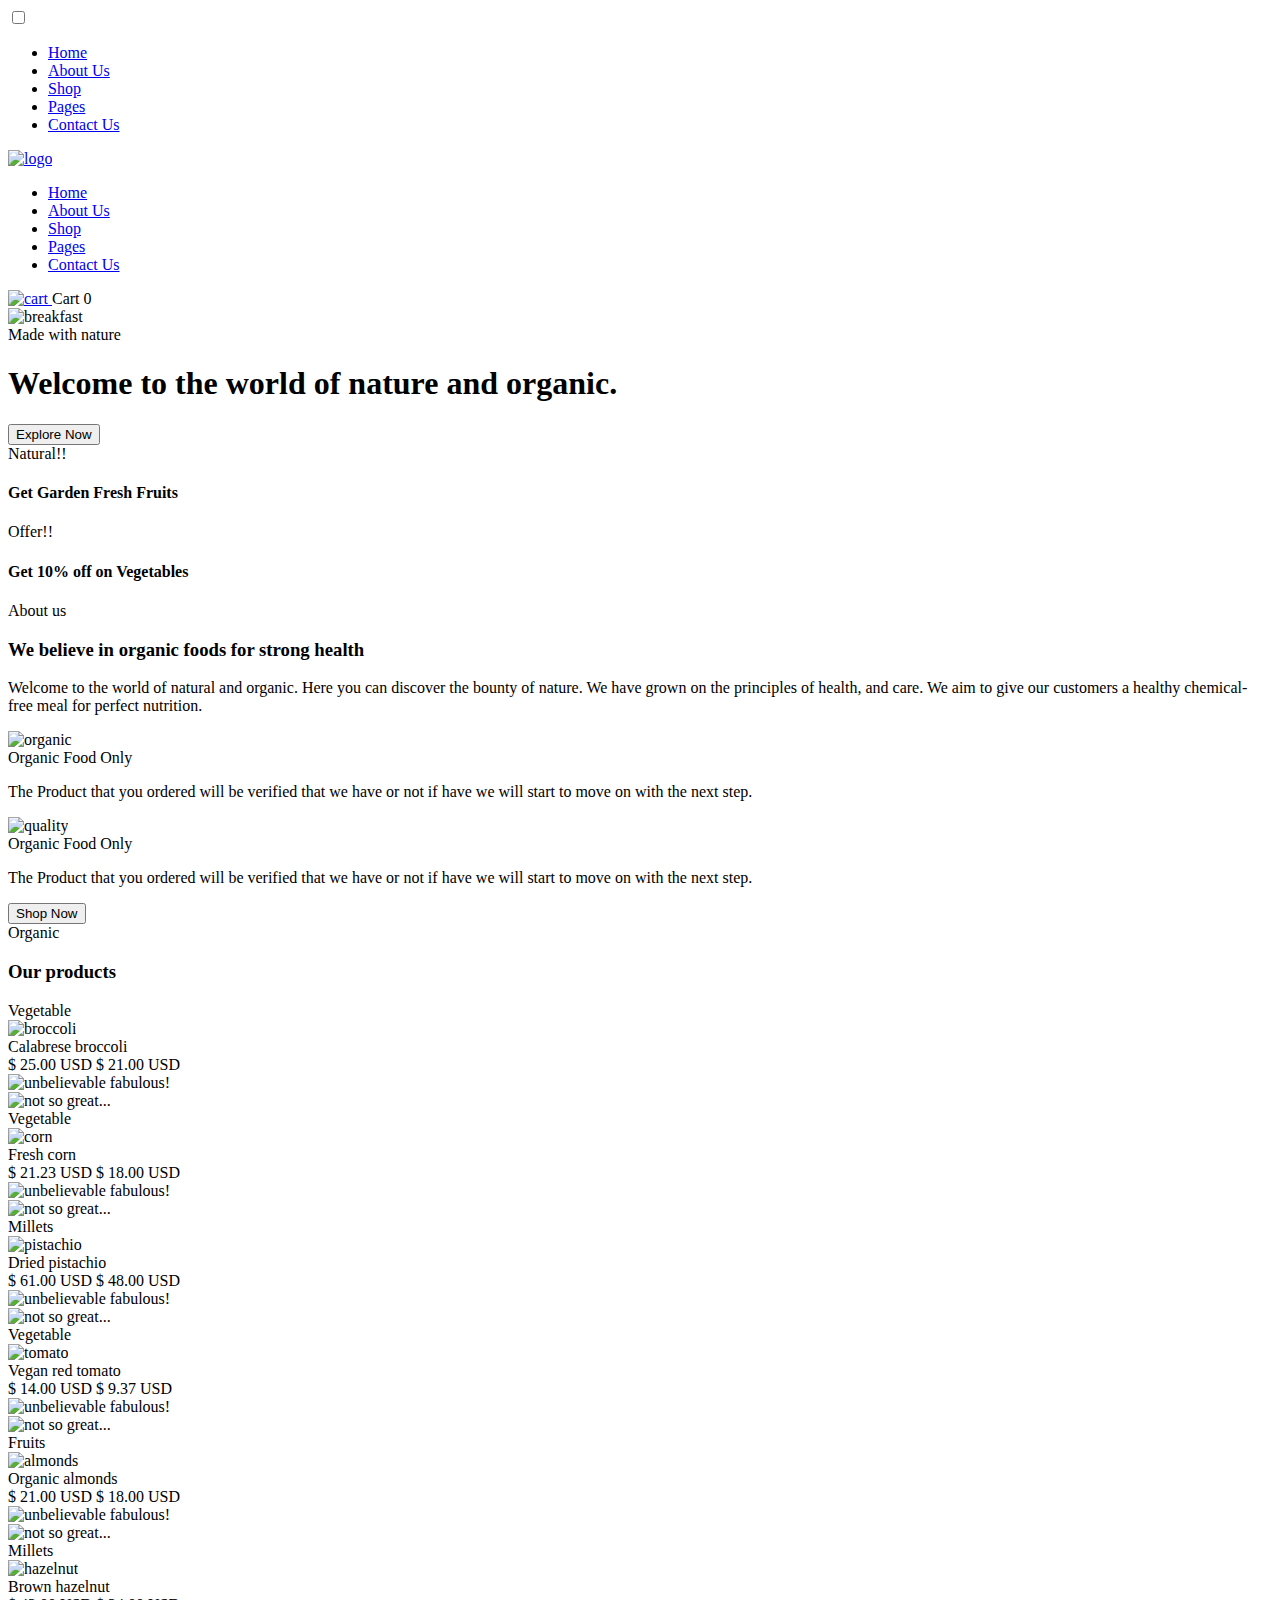
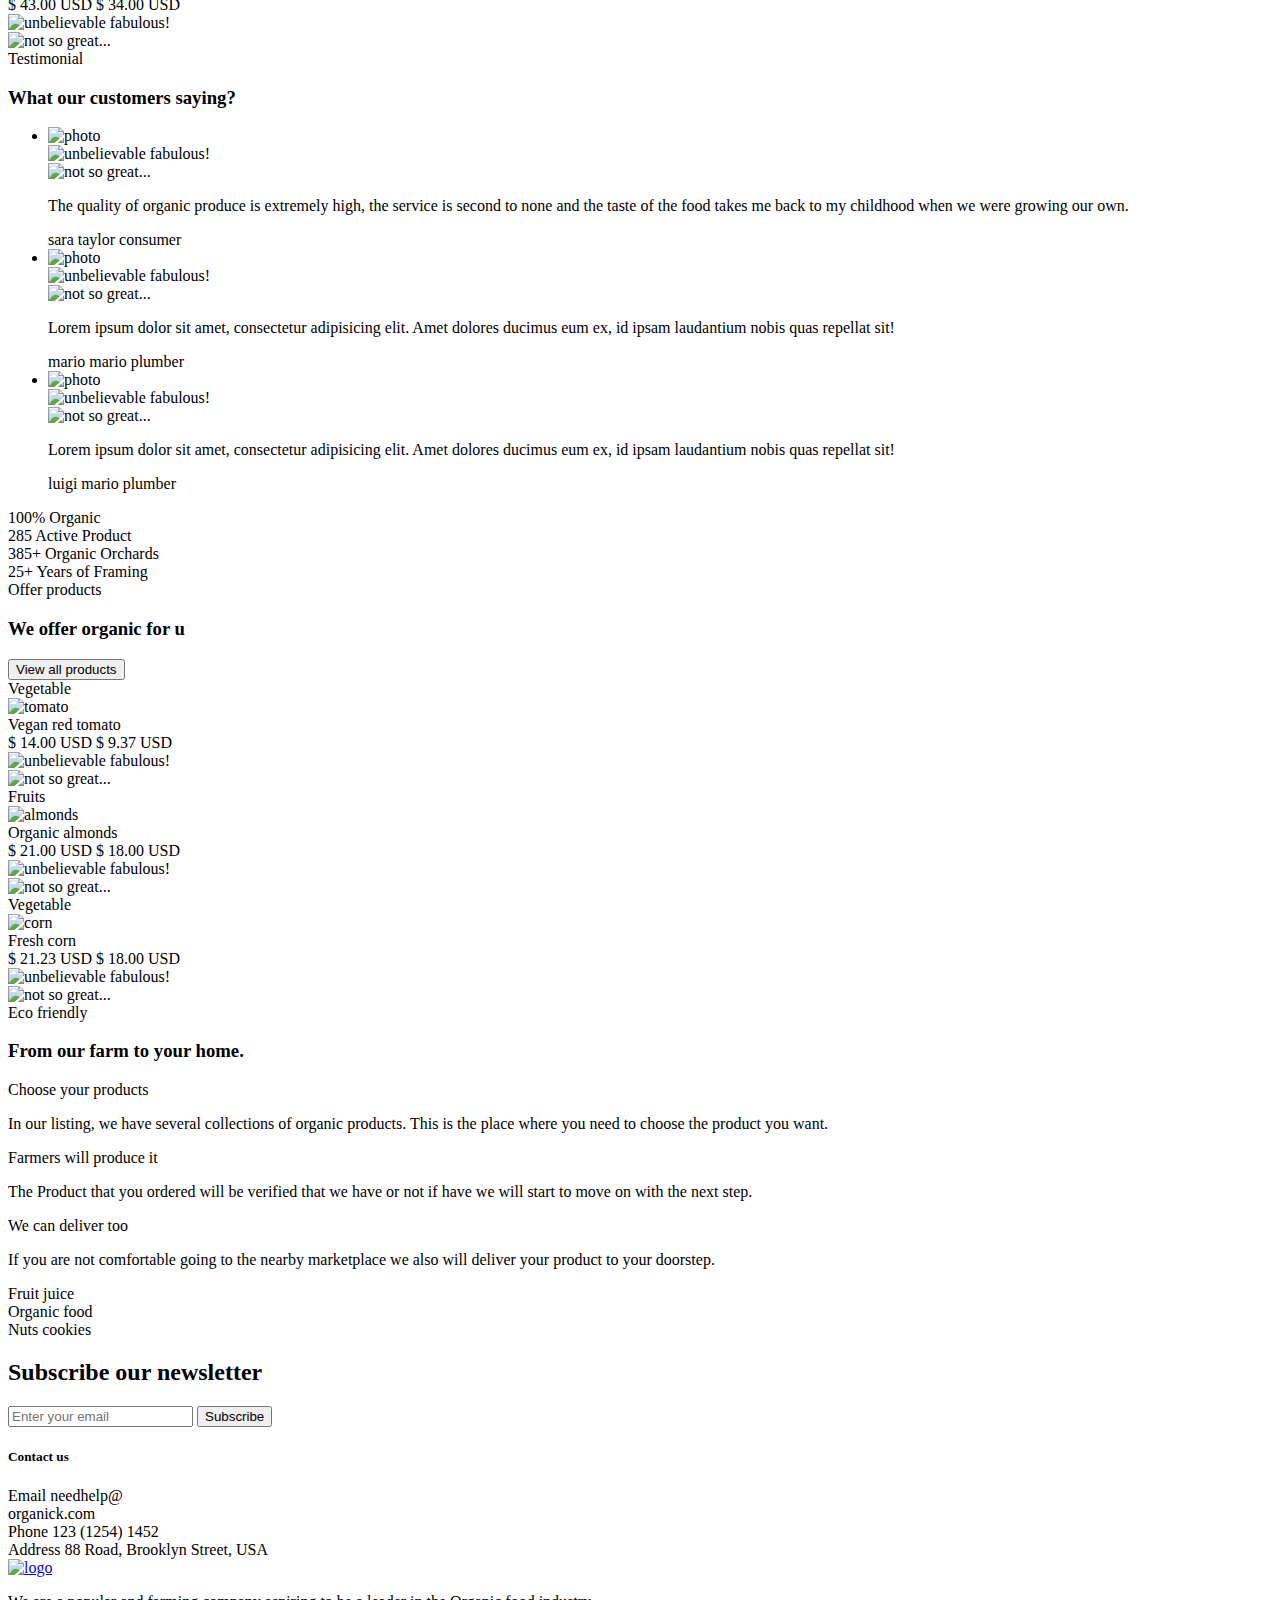
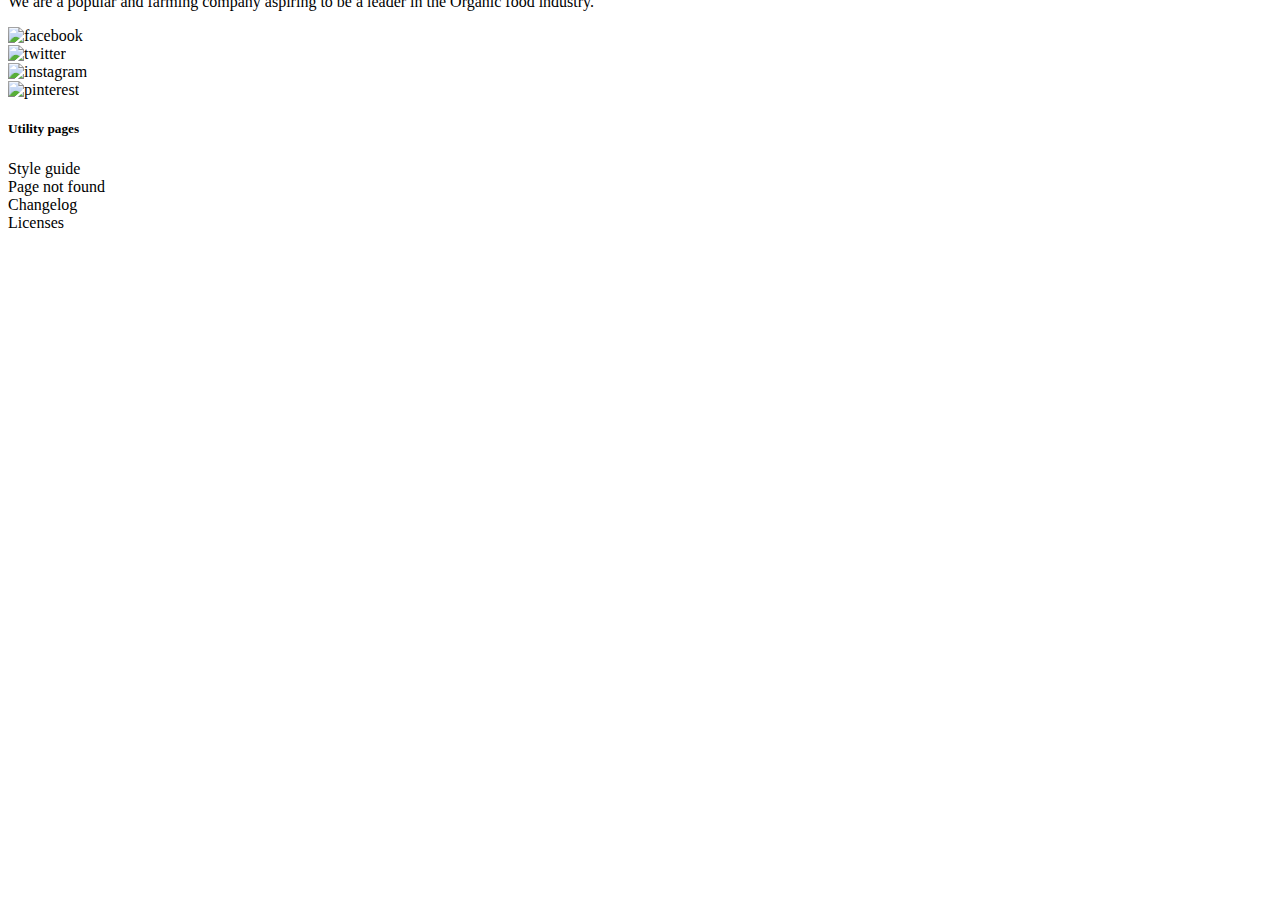
==== commit e33589fd: "Update index.html" ====
--- a/index.html
+++ b/index.html
@@ -7,14 +7,14 @@
     <meta http-equiv="X-UA-Compatible" content="ie=edge">
 
     <title>Organick</title>
-    <link rel="icon" href="/images/favicon.svg">
+    <link rel="icon" href="/Organick/images/favicon.svg">
 
     <link rel="stylesheet"
           href="https://fonts.googleapis.com/css?family=Roboto|Yellowtail|Open+Sans">
 
-    <link rel="stylesheet" href="/css/variables.css">
-    <link rel="stylesheet" href="/css/reset.css">
-    <link rel="stylesheet" href="/css/main.css">
+    <link rel="stylesheet" href="/Organick/css/variables.css">
+    <link rel="stylesheet" href="/Organick/css/reset.css">
+    <link rel="stylesheet" href="/Organick/css/main.css">
 </head>
 <body>
 <input type="checkbox" class="navFlag" id="navFlag"/>
@@ -45,7 +45,7 @@
         <div class="header__container container">
             <nav class="nav">
                 <div class="nav__logo logo">
-                    <a href="#"><img src="/images/logo.svg" alt="logo"></a>
+                    <a href="#"><img src="/Organick/images/logo.svg" alt="logo"></a>
                 </div>
                 <ul class="links">
                     <li class="links__link links__link_active">
@@ -74,7 +74,7 @@
                 <div class="cart-container">
                     <div class="cart">
                         <a class="cart__link" href="#">
-                            <img class="cart__image" src="/images/cart.svg" alt="cart">
+                            <img class="cart__image" src="/Organick/images/cart.svg" alt="cart">
                         </a>
                         <span class="cart__text">Cart</span>
                         <span class="cart__count">0</span>
@@ -86,7 +86,7 @@
     <main class="content">
 
         <section class="intro">
-            <img class="bg intro__bg" src="/images/introduction.png" alt="breakfast">
+            <img class="bg intro__bg" src="/Organick/images/introduction.png" alt="breakfast">
             <div class="container intro__container">
                 <span class="cut intro__cut">Made with nature</span>
                 <h1 class="intro__title">Welcome to the world of nature and organic.</h1>
@@ -121,7 +121,7 @@
                     <div class="list">
                         <div class="list__item">
                             <div class="list__visualise">
-                                <img src="/images/organic.svg" alt="organic">
+                                <img src="/Organick/images/organic.svg" alt="organic">
                             </div>
                             <div class="list__article">
                                 <span class="list__title">Organic Food Only</span>
@@ -133,7 +133,7 @@
                         </div>
                         <div class="list__item">
                             <div class="list__visualise">
-                                <img src="/images/quality.svg" alt="quality">
+                                <img src="/Organick/images/quality.svg" alt="quality">
                             </div>
                             <div class="list__article">
                                 <span class="list__title">Organic Food Only</span>
@@ -160,7 +160,7 @@
                         Vegetable
                     </div>
                     <img class="card__image"
-                         src="/images/broccoli.png" alt="broccoli">
+                         src="/Organick/images/broccoli.png" alt="broccoli">
                     <div class="card__content">
                         <span class="card__name">Calabrese broccoli</span>
                         <div class="divider card__divider"></div>
@@ -170,9 +170,9 @@
                                 <span class="card__new-price">$ 21.00 USD</span>
                             </div>
                             <div class="rating rating_five card__rating">
-                                <img class="rating__placeholder" src="/images/rating.png" alt="unbelievable fabulous!">
-                                <div class="rating__de-facto">
-                                    <img src="/images/rating.png" alt="not so great...">
+                                <img class="rating__placeholder" src="/Organick/images/rating.png" alt="unbelievable fabulous!">
+                                <div class="rating__de-facto">
+                                    <img src="/Organick/images/rating.png" alt="not so great...">
                                 </div>
                             </div>
                         </div>
@@ -183,7 +183,7 @@
                         Vegetable
                     </div>
                     <img class="card__image"
-                         src="/images/corn.png" alt="corn">
+                         src="/Organick/images/corn.png" alt="corn">
                     <div class="card__content">
                         <span class="card__name">Fresh corn</span>
                         <div class="divider card__divider"></div>
@@ -193,9 +193,9 @@
                                 <span class="card__new-price">$ 18.00 USD</span>
                             </div>
                             <div class="rating rating_four card__rating">
-                                <img class="rating__placeholder" src="/images/rating.png" alt="unbelievable fabulous!">
-                                <div class="rating__de-facto">
-                                    <img src="/images/rating.png" alt="not so great...">
+                                <img class="rating__placeholder" src="/Organick/images/rating.png" alt="unbelievable fabulous!">
+                                <div class="rating__de-facto">
+                                    <img src="/Organick/images/rating.png" alt="not so great...">
                                 </div>
                             </div>
                         </div>
@@ -206,7 +206,7 @@
                         Millets
                     </div>
                     <img class="card__image"
-                         src="/images/pistachio.png" alt="pistachio">
+                         src="/Organick/images/pistachio.png" alt="pistachio">
                     <div class="card__content">
                         <span class="card__name">Dried pistachio</span>
                         <div class="divider card__divider"></div>
@@ -216,9 +216,9 @@
                                 <span class="card__new-price">$ 48.00 USD</span>
                             </div>
                             <div class="rating rating_three card__rating">
-                                <img class="rating__placeholder" src="/images/rating.png" alt="unbelievable fabulous!">
-                                <div class="rating__de-facto">
-                                    <img src="/images/rating.png" alt="not so great...">
+                                <img class="rating__placeholder" src="/Organick/images/rating.png" alt="unbelievable fabulous!">
+                                <div class="rating__de-facto">
+                                    <img src="/Organick/images/rating.png" alt="not so great...">
                                 </div>
                             </div>
                         </div>
@@ -229,7 +229,7 @@
                         Vegetable
                     </div>
                     <img class="card__image"
-                         src="/images/tomato.png" alt="tomato">
+                         src="/Organick/images/tomato.png" alt="tomato">
                     <div class="card__content">
                         <span class="card__name">Vegan red tomato</span>
                         <div class="divider card__divider"></div>
@@ -239,9 +239,9 @@
                                 <span class="card__new-price">$ 9.37 USD</span>
                             </div>
                             <div class="rating rating_two card__rating">
-                                <img class="rating__placeholder" src="/images/rating.png" alt="unbelievable fabulous!">
-                                <div class="rating__de-facto">
-                                    <img src="/images/rating.png" alt="not so great...">
+                                <img class="rating__placeholder" src="/Organick/images/rating.png" alt="unbelievable fabulous!">
+                                <div class="rating__de-facto">
+                                    <img src="/Organick/images/rating.png" alt="not so great...">
                                 </div>
                             </div>
                         </div>
@@ -252,7 +252,7 @@
                         Fruits
                     </div>
                     <img class="card__image"
-                         src="/images/almonds.png" alt="almonds">
+                         src="/Organick/images/almonds.png" alt="almonds">
                     <div class="card__content">
                         <span class="card__name">Organic almonds</span>
                         <div class="divider card__divider"></div>
@@ -262,9 +262,9 @@
                                 <span class="card__new-price">$ 18.00 USD</span>
                             </div>
                             <div class="rating rating_one card__rating">
-                                <img class="rating__placeholder" src="/images/rating.png" alt="unbelievable fabulous!">
-                                <div class="rating__de-facto">
-                                    <img src="/images/rating.png" alt="not so great...">
+                                <img class="rating__placeholder" src="/Organick/images/rating.png" alt="unbelievable fabulous!">
+                                <div class="rating__de-facto">
+                                    <img src="/Organick/images/rating.png" alt="not so great...">
                                 </div>
                             </div>
                         </div>
@@ -275,7 +275,7 @@
                         Millets
                     </div>
                     <img class="card__image"
-                         src="/images/hazelnut.png" alt="hazelnut">
+                         src="/Organick/images/hazelnut.png" alt="hazelnut">
                     <div class="card__content">
                         <span class="card__name">Brown hazelnut</span>
                         <div class="divider card__divider"></div>
@@ -285,9 +285,9 @@
                                 <span class="card__new-price">$ 34.00 USD</span>
                             </div>
                             <div class="rating card__rating">
-                                <img class="rating__placeholder" src="/images/rating.png" alt="unbelievable fabulous!">
-                                <div class="rating__de-facto">
-                                    <img src="/images/rating.png" alt="not so great...">
+                                <img class="rating__placeholder" src="/Organick/images/rating.png" alt="unbelievable fabulous!">
+                                <div class="rating__de-facto">
+                                    <img src="/Organick/images/rating.png" alt="not so great...">
                                 </div>
                             </div>
                         </div>
@@ -309,11 +309,11 @@
                     <ul class="feedback__list">
                         <li class="feedback__item feedback__item_visible">
                             <img class="feedback__photo"
-                                 src="/images/photo.png" alt="photo">
+                                 src="/Organick/images/photo.png" alt="photo">
                             <div class="rating rating_five feedback__rating">
-                                <img class="rating__placeholder" src="/images/rating.png" alt="unbelievable fabulous!">
-                                <div class="rating__de-facto">
-                                    <img src="/images/rating.png" alt="not so great...">
+                                <img class="rating__placeholder" src="/Organick/images/rating.png" alt="unbelievable fabulous!">
+                                <div class="rating__de-facto">
+                                    <img src="/Organick/images/rating.png" alt="not so great...">
                                 </div>
                             </div>
                             <p class="feedback__text">
@@ -328,11 +328,11 @@
                         </li>
                         <li class="feedback__item">
                             <img class="feedback__photo"
-                                 src="/images/mario.jpg" alt="photo">
+                                 src="/Organick/images/mario.jpg" alt="photo">
                             <div class="rating rating_five feedback__rating">
-                                <img class="rating__placeholder" src="/images/rating.png" alt="unbelievable fabulous!">
-                                <div class="rating__de-facto">
-                                    <img src="/images/rating.png" alt="not so great...">
+                                <img class="rating__placeholder" src="/Organick/images/rating.png" alt="unbelievable fabulous!">
+                                <div class="rating__de-facto">
+                                    <img src="/Organick/images/rating.png" alt="not so great...">
                                 </div>
                             </div>
                             <p class="feedback__text">
@@ -346,11 +346,11 @@
                         </li>
                         <li class="feedback__item">
                             <img class="feedback__photo"
-                                 src="/images/luigi.png" alt="photo">
+                                 src="/Organick/images/luigi.png" alt="photo">
                             <div class="rating rating_five feedback__rating">
-                                <img class="rating__placeholder" src="/images/rating.png" alt="unbelievable fabulous!">
-                                <div class="rating__de-facto">
-                                    <img src="/images/rating.png" alt="not so great...">
+                                <img class="rating__placeholder" src="/Organick/images/rating.png" alt="unbelievable fabulous!">
+                                <div class="rating__de-facto">
+                                    <img src="/Organick/images/rating.png" alt="not so great...">
                                 </div>
                             </div>
                             <p class="feedback__text">
@@ -405,7 +405,7 @@
                             Vegetable
                         </div>
                         <img class="card__image"
-                             src="/images/tomato.png" alt="tomato">
+                             src="/Organick/images/tomato.png" alt="tomato">
                         <div class="card__content">
                             <span class="card__name">Vegan red tomato</span>
                             <div class="divider card__divider"></div>
@@ -415,10 +415,10 @@
                                     <span class="card__new-price">$ 9.37 USD</span>
                                 </div>
                                 <div class="rating rating_five">
-                                    <img class="rating__placeholder" src="/images/rating.png"
+                                    <img class="rating__placeholder" src="/Organick/images/rating.png"
                                          alt="unbelievable fabulous!">
                                     <div class="rating__de-facto">
-                                        <img src="/images/rating.png" alt="not so great...">
+                                        <img src="/Organick/images/rating.png" alt="not so great...">
                                     </div>
                                 </div>
                             </div>
@@ -429,7 +429,7 @@
                             Fruits
                         </div>
                         <img class="card__image"
-                             src="/images/almonds.png" alt="almonds">
+                             src="/Organick/images/almonds.png" alt="almonds">
                         <div class="card__content">
                             <span class="card__name">Organic almonds</span>
                             <div class="divider card__divider"></div>
@@ -439,10 +439,10 @@
                                     <span class="card__new-price">$ 18.00 USD</span>
                                 </div>
                                 <div class="rating rating_five">
-                                    <img class="rating__placeholder" src="/images/rating.png"
+                                    <img class="rating__placeholder" src="/Organick/images/rating.png"
                                          alt="unbelievable fabulous!">
                                     <div class="rating__de-facto">
-                                        <img src="/images/rating.png" alt="not so great...">
+                                        <img src="/Organick/images/rating.png" alt="not so great...">
                                     </div>
                                 </div>
                             </div>
@@ -453,7 +453,7 @@
                             Vegetable
                         </div>
                         <img class="card__image"
-                             src="/images/corn.png" alt="corn">
+                             src="/Organick/images/corn.png" alt="corn">
                         <div class="card__content">
                             <span class="card__name">Fresh corn</span>
                             <div class="divider card__divider"></div>
@@ -463,10 +463,10 @@
                                     <span class="card__new-price">$ 18.00 USD</span>
                                 </div>
                                 <div class="rating rating_five">
-                                    <img class="rating__placeholder" src="/images/rating.png"
+                                    <img class="rating__placeholder" src="/Organick/images/rating.png"
                                          alt="unbelievable fabulous!">
                                     <div class="rating__de-facto">
-                                        <img src="/images/rating.png" alt="not so great...">
+                                        <img src="/Organick/images/rating.png" alt="not so great...">
                                     </div>
                                 </div>
                             </div>
@@ -558,7 +558,7 @@
             </div>
             <div class="footer__media">
                 <div class="footer__logo logo">
-                    <a href="#"><img src="/images/logo.svg" alt="logo"></a>
+                    <a href="#"><img src="/Organick/images/logo.svg" alt="logo"></a>
                 </div>
                 <p class="footer__about">
                     We are a popular and farming company aspiring to be a
@@ -567,18 +567,18 @@
                 <div class="footer__socials">
                     <div class="footer__pair">
                         <div class="footer__social">
-                            <img src="/images/facebook.svg" alt="facebook">
+                            <img src="/Organick/images/facebook.svg" alt="facebook">
                         </div>
                         <div class="footer__social">
-                            <img src="/images/twitter.svg" alt="twitter">
+                            <img src="/Organick/images/twitter.svg" alt="twitter">
                         </div>
                     </div>
                     <div class="footer__pair">
                         <div class="footer__social">
-                            <img src="/images/instagram.svg" alt="instagram"><!---->
+                            <img src="/Organick/images/instagram.svg" alt="instagram"><!---->
                         </div>
                         <div class="footer__social">
-                            <img src="/images/pinterest.svg" alt="pinterest">
+                            <img src="/Organick/images/pinterest.svg" alt="pinterest">
                         </div>
                     </div>
                 </div>
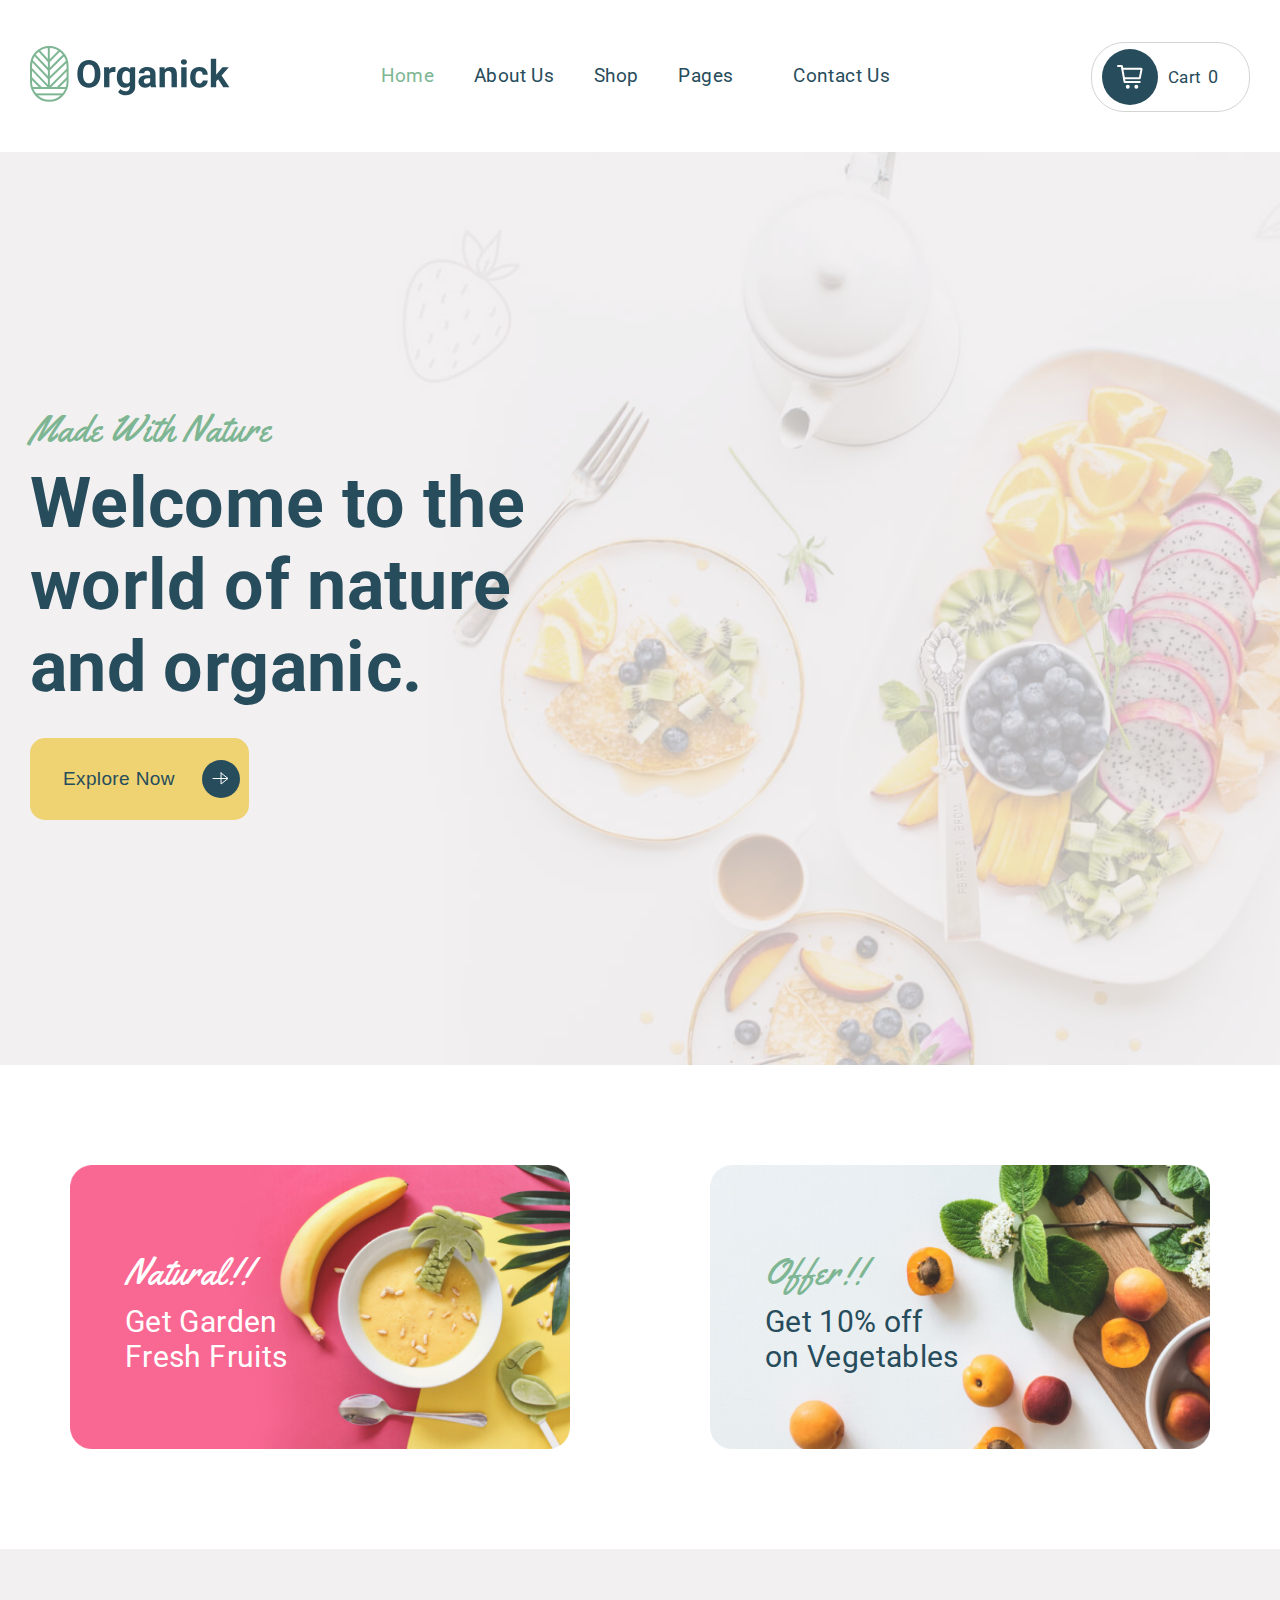
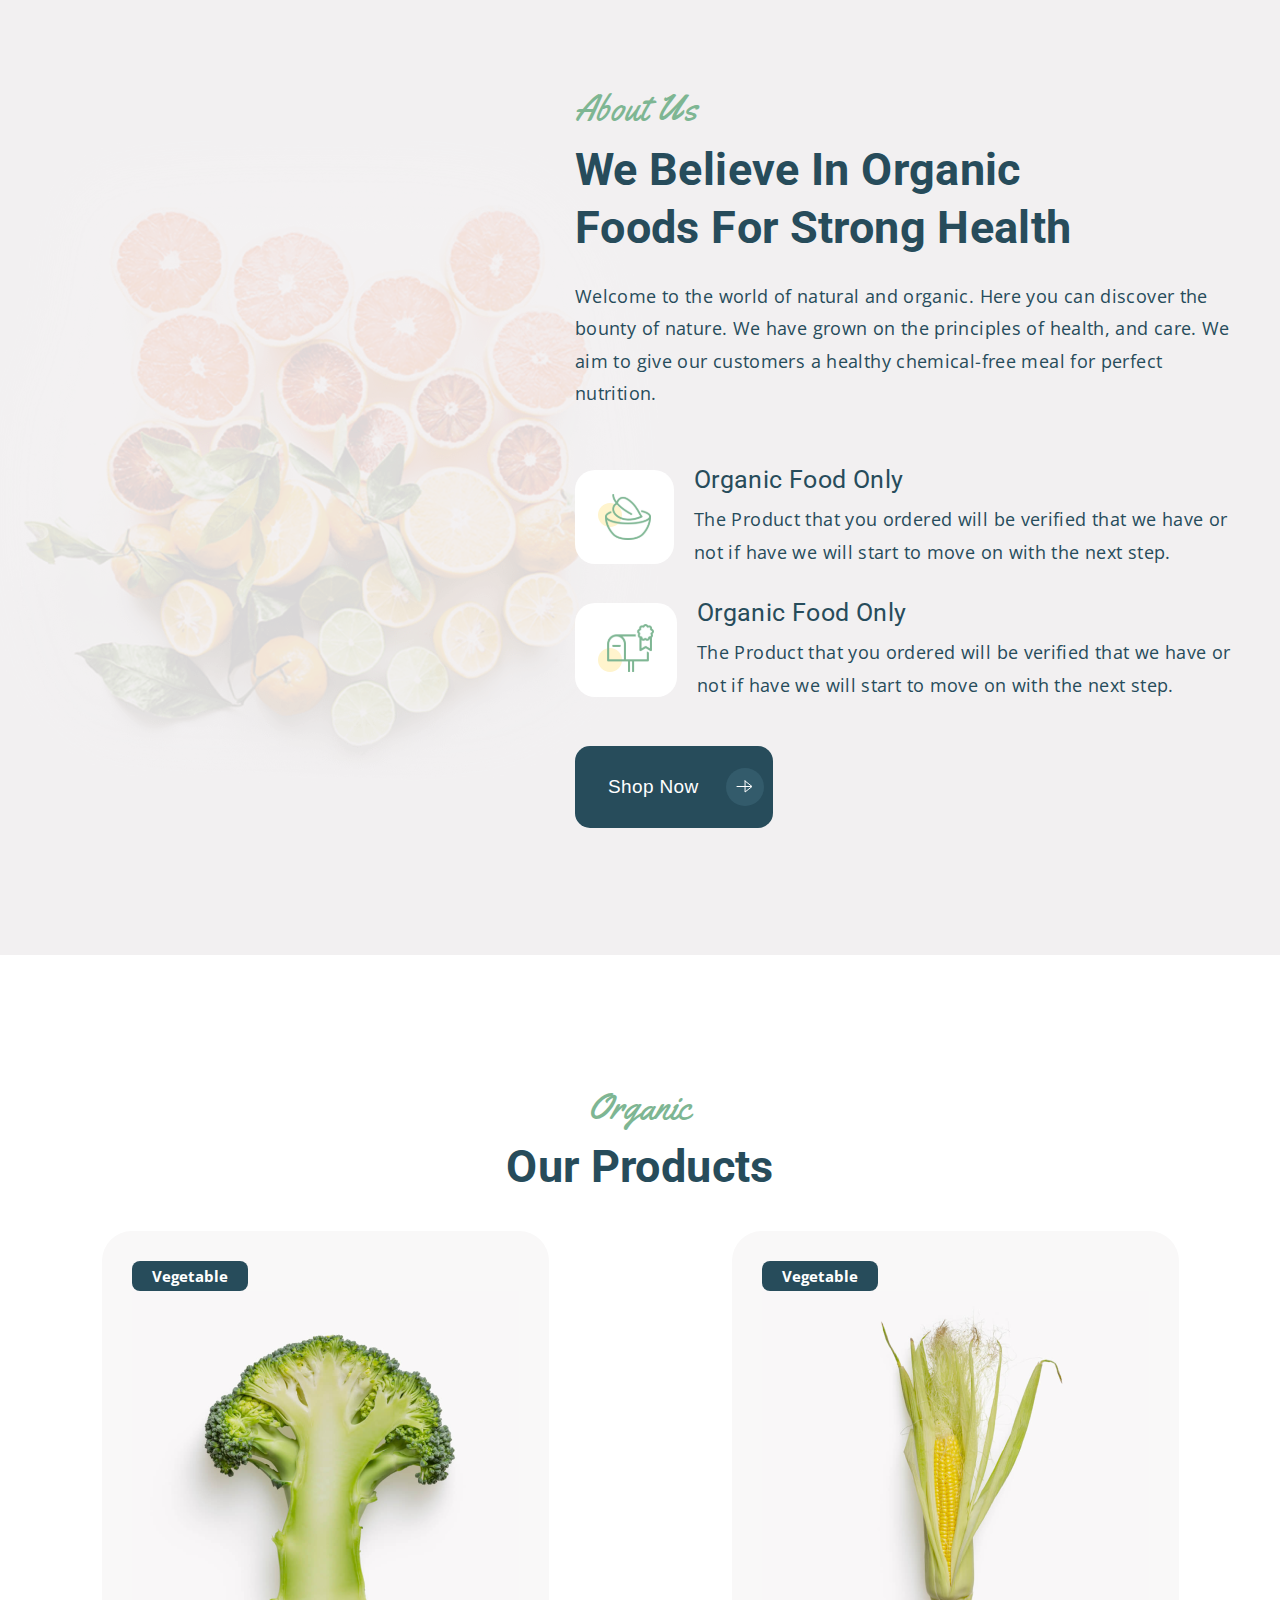
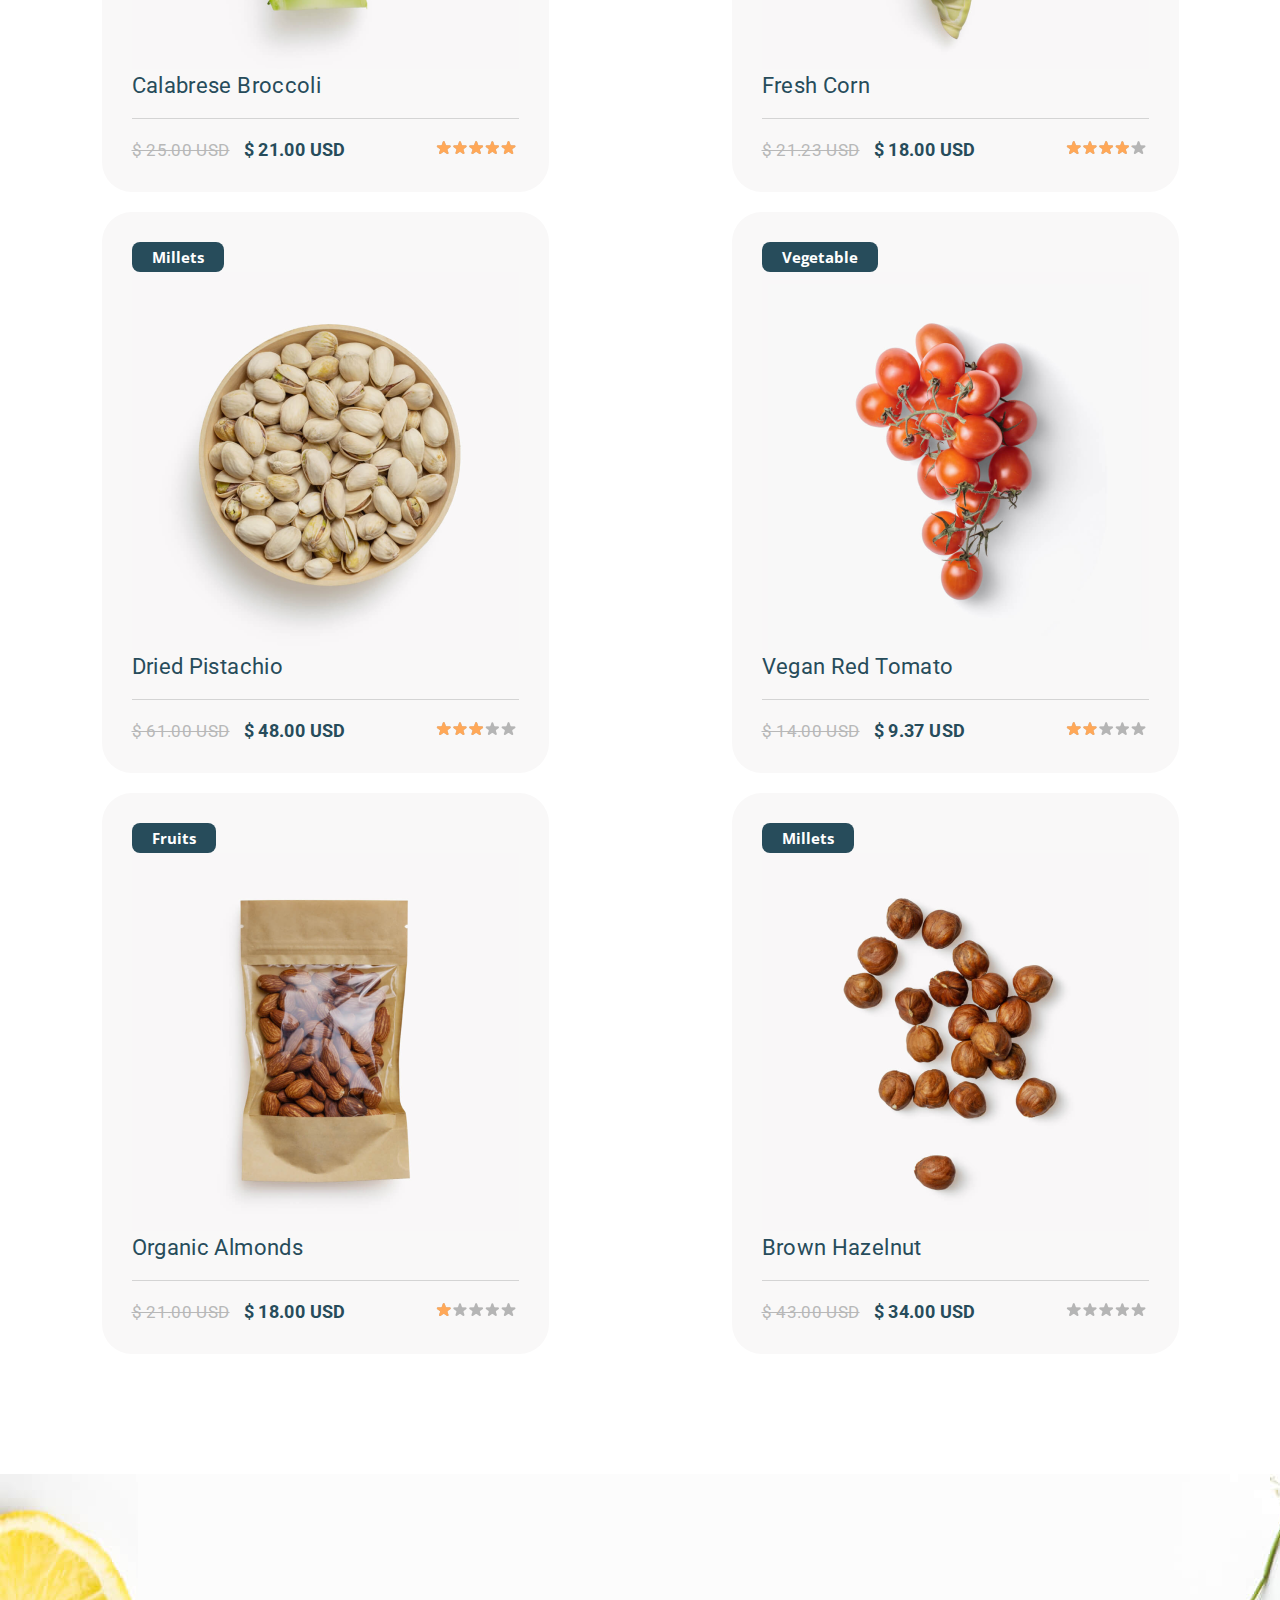
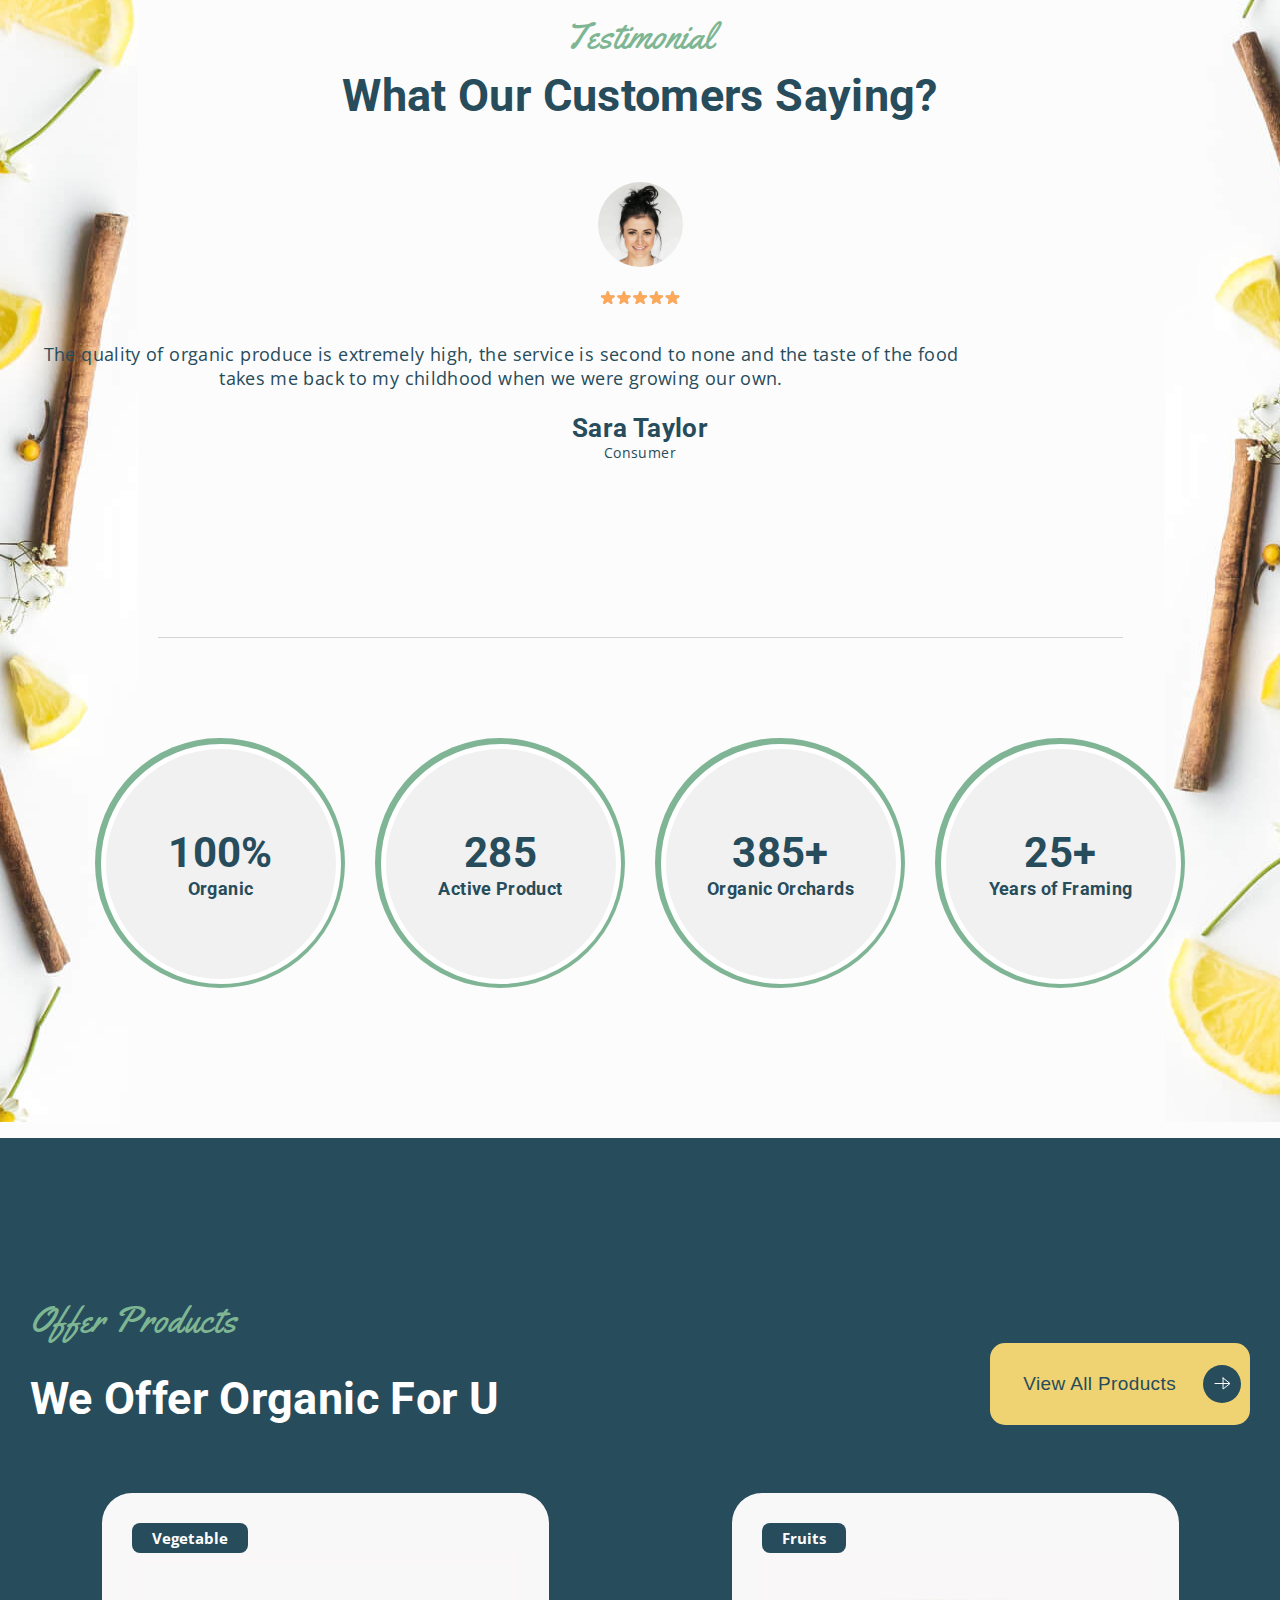
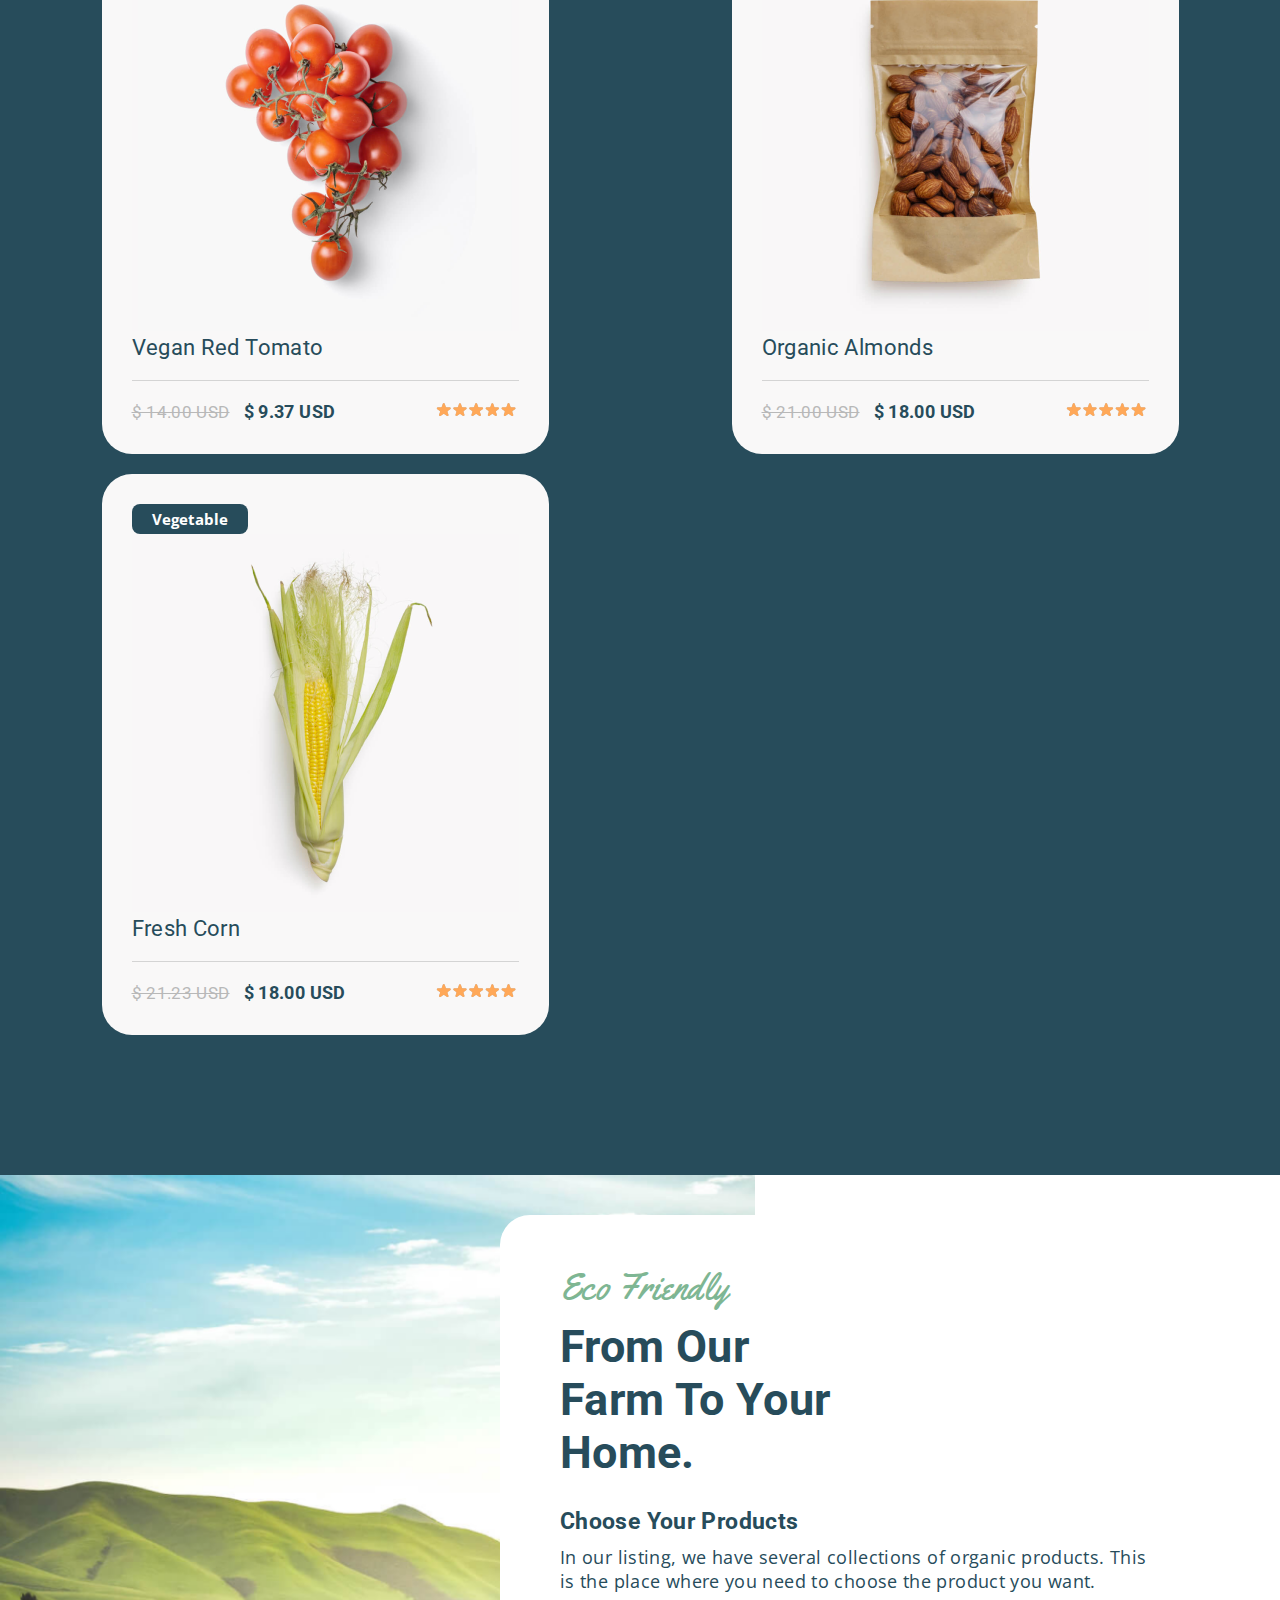
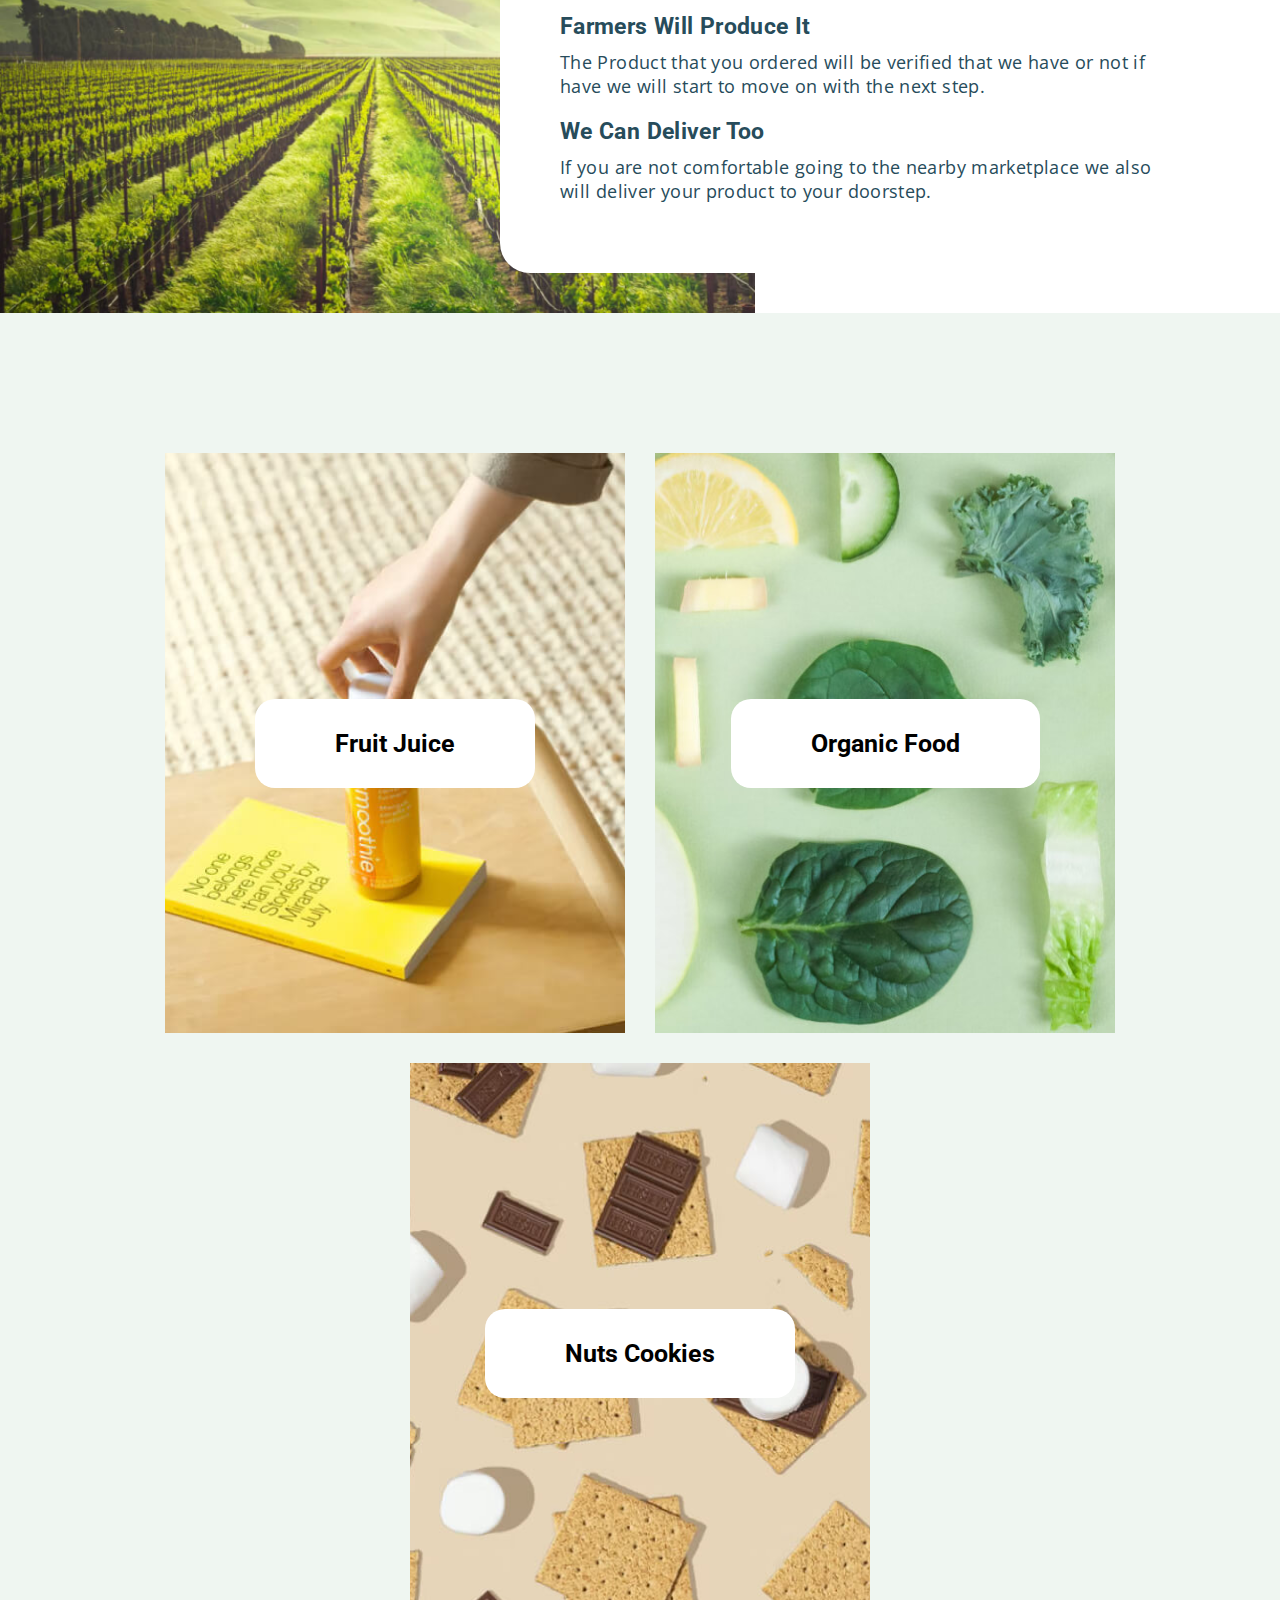
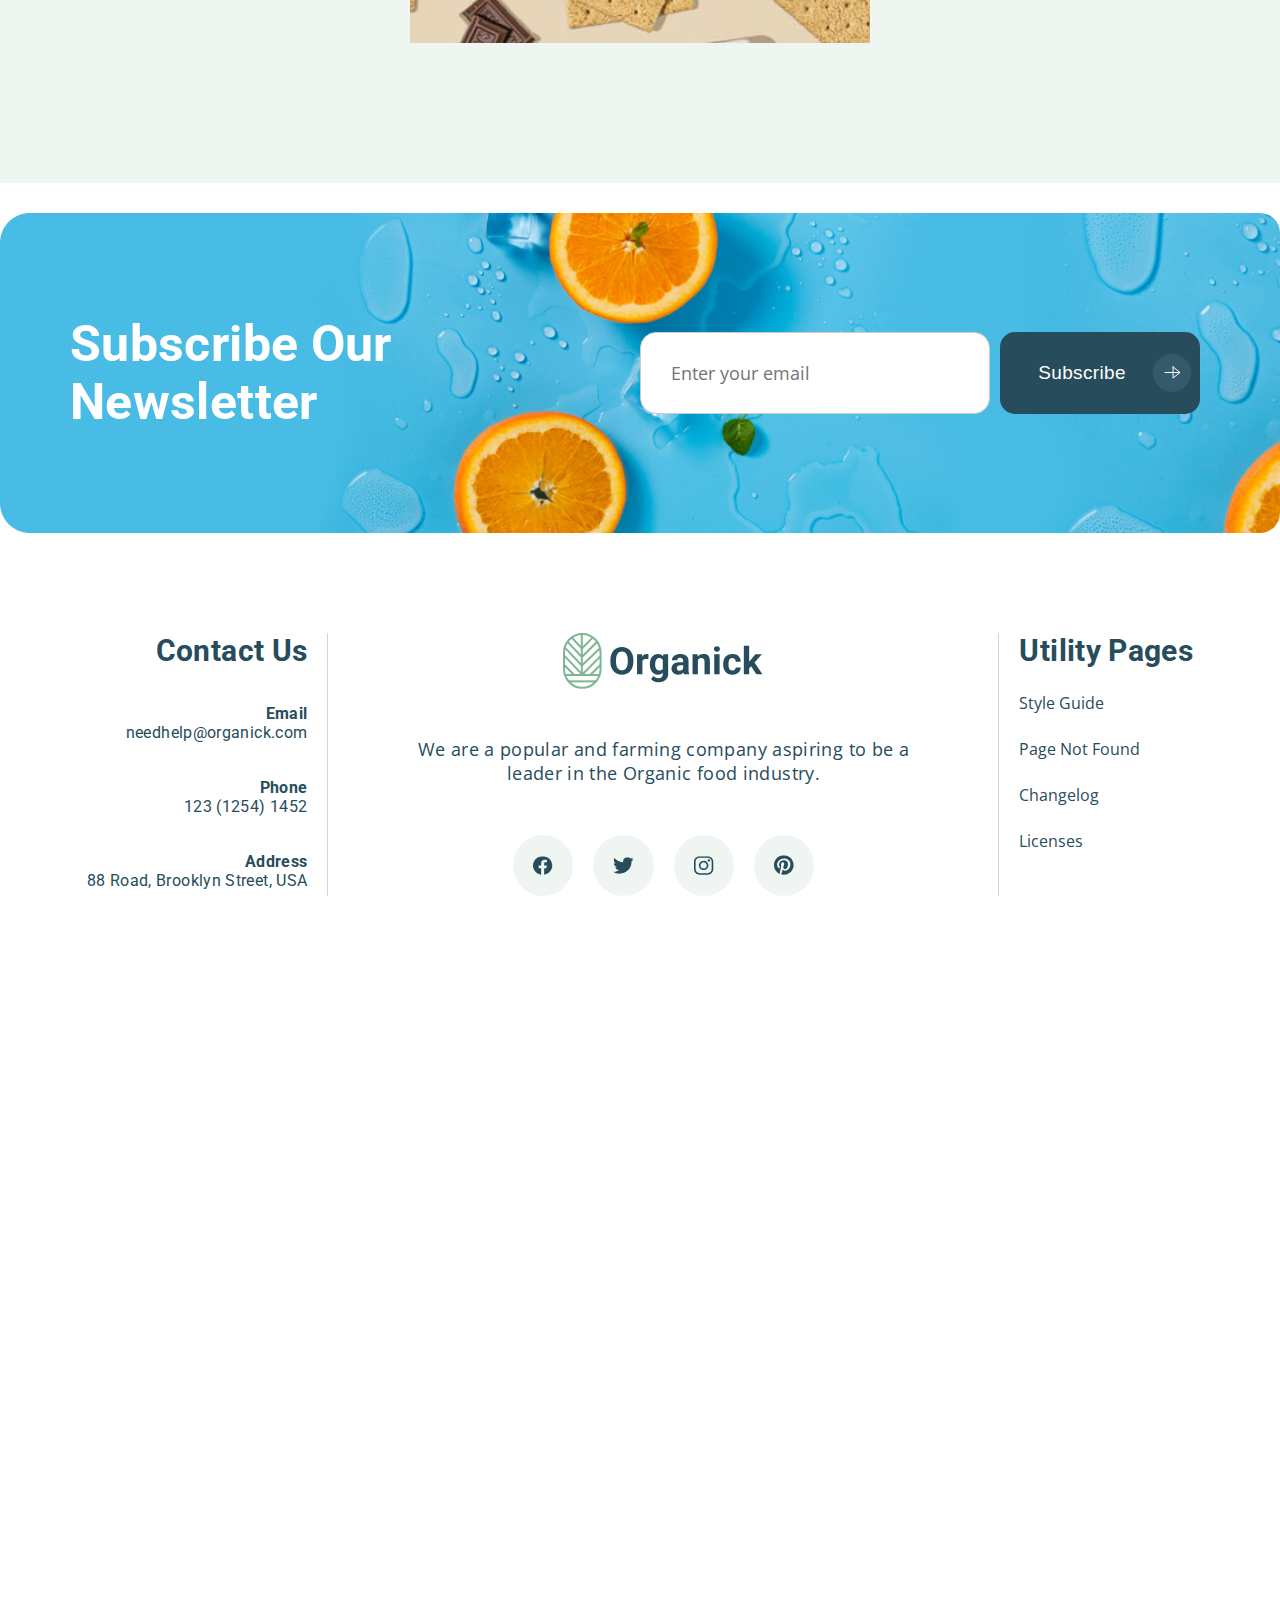
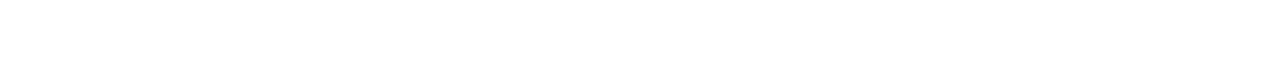
==== commit a422f8f2: "Update index.html" ====
--- a/index.html
+++ b/index.html
@@ -7,14 +7,14 @@
     <meta http-equiv="X-UA-Compatible" content="ie=edge">
 
     <title>Organick</title>
-    <link rel="icon" href="/Organick/images/favicon.svg">
+    <link rel="icon" href="/images/favicon.svg">
 
     <link rel="stylesheet"
           href="https://fonts.googleapis.com/css?family=Roboto|Yellowtail|Open+Sans">
 
-    <link rel="stylesheet" href="/Organick/css/variables.css">
-    <link rel="stylesheet" href="/Organick/css/reset.css">
-    <link rel="stylesheet" href="/Organick/css/main.css">
+    <link rel="stylesheet" href="/css/variables.css">
+    <link rel="stylesheet" href="/css/reset.css">
+    <link rel="stylesheet" href="/css/main.css">
 </head>
 <body>
 <input type="checkbox" class="navFlag" id="navFlag"/>
@@ -45,7 +45,7 @@
         <div class="header__container container">
             <nav class="nav">
                 <div class="nav__logo logo">
-                    <a href="#"><img src="/Organick/images/logo.svg" alt="logo"></a>
+                    <a href="#"><img src="/images/logo.svg" alt="logo"></a>
                 </div>
                 <ul class="links">
                     <li class="links__link links__link_active">
@@ -74,7 +74,7 @@
                 <div class="cart-container">
                     <div class="cart">
                         <a class="cart__link" href="#">
-                            <img class="cart__image" src="/Organick/images/cart.svg" alt="cart">
+                            <img class="cart__image" src="/images/cart.svg" alt="cart">
                         </a>
                         <span class="cart__text">Cart</span>
                         <span class="cart__count">0</span>
@@ -86,7 +86,7 @@
     <main class="content">
 
         <section class="intro">
-            <img class="bg intro__bg" src="/Organick/images/introduction.png" alt="breakfast">
+            <img class="bg intro__bg" src="/images/introduction.png" alt="breakfast">
             <div class="container intro__container">
                 <span class="cut intro__cut">Made with nature</span>
                 <h1 class="intro__title">Welcome to the world of nature and organic.</h1>
@@ -121,7 +121,7 @@
                     <div class="list">
                         <div class="list__item">
                             <div class="list__visualise">
-                                <img src="/Organick/images/organic.svg" alt="organic">
+                                <img src="/images/organic.svg" alt="organic">
                             </div>
                             <div class="list__article">
                                 <span class="list__title">Organic Food Only</span>
@@ -133,7 +133,7 @@
                         </div>
                         <div class="list__item">
                             <div class="list__visualise">
-                                <img src="/Organick/images/quality.svg" alt="quality">
+                                <img src="/images/quality.svg" alt="quality">
                             </div>
                             <div class="list__article">
                                 <span class="list__title">Organic Food Only</span>
@@ -160,7 +160,7 @@
                         Vegetable
                     </div>
                     <img class="card__image"
-                         src="/Organick/images/broccoli.png" alt="broccoli">
+                         src="/images/broccoli.png" alt="broccoli">
                     <div class="card__content">
                         <span class="card__name">Calabrese broccoli</span>
                         <div class="divider card__divider"></div>
@@ -170,9 +170,9 @@
                                 <span class="card__new-price">$ 21.00 USD</span>
                             </div>
                             <div class="rating rating_five card__rating">
-                                <img class="rating__placeholder" src="/Organick/images/rating.png" alt="unbelievable fabulous!">
-                                <div class="rating__de-facto">
-                                    <img src="/Organick/images/rating.png" alt="not so great...">
+                                <img class="rating__placeholder" src="/images/rating.png" alt="unbelievable fabulous!">
+                                <div class="rating__de-facto">
+                                    <img src="/images/rating.png" alt="not so great...">
                                 </div>
                             </div>
                         </div>
@@ -183,7 +183,7 @@
                         Vegetable
                     </div>
                     <img class="card__image"
-                         src="/Organick/images/corn.png" alt="corn">
+                         src="/images/corn.png" alt="corn">
                     <div class="card__content">
                         <span class="card__name">Fresh corn</span>
                         <div class="divider card__divider"></div>
@@ -193,9 +193,9 @@
                                 <span class="card__new-price">$ 18.00 USD</span>
                             </div>
                             <div class="rating rating_four card__rating">
-                                <img class="rating__placeholder" src="/Organick/images/rating.png" alt="unbelievable fabulous!">
-                                <div class="rating__de-facto">
-                                    <img src="/Organick/images/rating.png" alt="not so great...">
+                                <img class="rating__placeholder" src="/images/rating.png" alt="unbelievable fabulous!">
+                                <div class="rating__de-facto">
+                                    <img src="/images/rating.png" alt="not so great...">
                                 </div>
                             </div>
                         </div>
@@ -206,7 +206,7 @@
                         Millets
                     </div>
                     <img class="card__image"
-                         src="/Organick/images/pistachio.png" alt="pistachio">
+                         src="/images/pistachio.png" alt="pistachio">
                     <div class="card__content">
                         <span class="card__name">Dried pistachio</span>
                         <div class="divider card__divider"></div>
@@ -216,9 +216,9 @@
                                 <span class="card__new-price">$ 48.00 USD</span>
                             </div>
                             <div class="rating rating_three card__rating">
-                                <img class="rating__placeholder" src="/Organick/images/rating.png" alt="unbelievable fabulous!">
-                                <div class="rating__de-facto">
-                                    <img src="/Organick/images/rating.png" alt="not so great...">
+                                <img class="rating__placeholder" src="/images/rating.png" alt="unbelievable fabulous!">
+                                <div class="rating__de-facto">
+                                    <img src="/images/rating.png" alt="not so great...">
                                 </div>
                             </div>
                         </div>
@@ -229,7 +229,7 @@
                         Vegetable
                     </div>
                     <img class="card__image"
-                         src="/Organick/images/tomato.png" alt="tomato">
+                         src="/images/tomato.png" alt="tomato">
                     <div class="card__content">
                         <span class="card__name">Vegan red tomato</span>
                         <div class="divider card__divider"></div>
@@ -239,9 +239,9 @@
                                 <span class="card__new-price">$ 9.37 USD</span>
                             </div>
                             <div class="rating rating_two card__rating">
-                                <img class="rating__placeholder" src="/Organick/images/rating.png" alt="unbelievable fabulous!">
-                                <div class="rating__de-facto">
-                                    <img src="/Organick/images/rating.png" alt="not so great...">
+                                <img class="rating__placeholder" src="/images/rating.png" alt="unbelievable fabulous!">
+                                <div class="rating__de-facto">
+                                    <img src="/images/rating.png" alt="not so great...">
                                 </div>
                             </div>
                         </div>
@@ -252,7 +252,7 @@
                         Fruits
                     </div>
                     <img class="card__image"
-                         src="/Organick/images/almonds.png" alt="almonds">
+                         src="/images/almonds.png" alt="almonds">
                     <div class="card__content">
                         <span class="card__name">Organic almonds</span>
                         <div class="divider card__divider"></div>
@@ -262,9 +262,9 @@
                                 <span class="card__new-price">$ 18.00 USD</span>
                             </div>
                             <div class="rating rating_one card__rating">
-                                <img class="rating__placeholder" src="/Organick/images/rating.png" alt="unbelievable fabulous!">
-                                <div class="rating__de-facto">
-                                    <img src="/Organick/images/rating.png" alt="not so great...">
+                                <img class="rating__placeholder" src="/images/rating.png" alt="unbelievable fabulous!">
+                                <div class="rating__de-facto">
+                                    <img src="/images/rating.png" alt="not so great...">
                                 </div>
                             </div>
                         </div>
@@ -275,7 +275,7 @@
                         Millets
                     </div>
                     <img class="card__image"
-                         src="/Organick/images/hazelnut.png" alt="hazelnut">
+                         src="/images/hazelnut.png" alt="hazelnut">
                     <div class="card__content">
                         <span class="card__name">Brown hazelnut</span>
                         <div class="divider card__divider"></div>
@@ -285,9 +285,9 @@
                                 <span class="card__new-price">$ 34.00 USD</span>
                             </div>
                             <div class="rating card__rating">
-                                <img class="rating__placeholder" src="/Organick/images/rating.png" alt="unbelievable fabulous!">
-                                <div class="rating__de-facto">
-                                    <img src="/Organick/images/rating.png" alt="not so great...">
+                                <img class="rating__placeholder" src="/images/rating.png" alt="unbelievable fabulous!">
+                                <div class="rating__de-facto">
+                                    <img src="/images/rating.png" alt="not so great...">
                                 </div>
                             </div>
                         </div>
@@ -309,11 +309,11 @@
                     <ul class="feedback__list">
                         <li class="feedback__item feedback__item_visible">
                             <img class="feedback__photo"
-                                 src="/Organick/images/photo.png" alt="photo">
+                                 src="/images/photo.png" alt="photo">
                             <div class="rating rating_five feedback__rating">
-                                <img class="rating__placeholder" src="/Organick/images/rating.png" alt="unbelievable fabulous!">
-                                <div class="rating__de-facto">
-                                    <img src="/Organick/images/rating.png" alt="not so great...">
+                                <img class="rating__placeholder" src="/images/rating.png" alt="unbelievable fabulous!">
+                                <div class="rating__de-facto">
+                                    <img src="/images/rating.png" alt="not so great...">
                                 </div>
                             </div>
                             <p class="feedback__text">
@@ -328,11 +328,11 @@
                         </li>
                         <li class="feedback__item">
                             <img class="feedback__photo"
-                                 src="/Organick/images/mario.jpg" alt="photo">
+                                 src="/images/mario.jpg" alt="photo">
                             <div class="rating rating_five feedback__rating">
-                                <img class="rating__placeholder" src="/Organick/images/rating.png" alt="unbelievable fabulous!">
-                                <div class="rating__de-facto">
-                                    <img src="/Organick/images/rating.png" alt="not so great...">
+                                <img class="rating__placeholder" src="/images/rating.png" alt="unbelievable fabulous!">
+                                <div class="rating__de-facto">
+                                    <img src="/images/rating.png" alt="not so great...">
                                 </div>
                             </div>
                             <p class="feedback__text">
@@ -346,11 +346,11 @@
                         </li>
                         <li class="feedback__item">
                             <img class="feedback__photo"
-                                 src="/Organick/images/luigi.png" alt="photo">
+                                 src="/images/luigi.png" alt="photo">
                             <div class="rating rating_five feedback__rating">
-                                <img class="rating__placeholder" src="/Organick/images/rating.png" alt="unbelievable fabulous!">
-                                <div class="rating__de-facto">
-                                    <img src="/Organick/images/rating.png" alt="not so great...">
+                                <img class="rating__placeholder" src="/images/rating.png" alt="unbelievable fabulous!">
+                                <div class="rating__de-facto">
+                                    <img src="/images/rating.png" alt="not so great...">
                                 </div>
                             </div>
                             <p class="feedback__text">
@@ -405,7 +405,7 @@
                             Vegetable
                         </div>
                         <img class="card__image"
-                             src="/Organick/images/tomato.png" alt="tomato">
+                             src="/images/tomato.png" alt="tomato">
                         <div class="card__content">
                             <span class="card__name">Vegan red tomato</span>
                             <div class="divider card__divider"></div>
@@ -415,10 +415,10 @@
                                     <span class="card__new-price">$ 9.37 USD</span>
                                 </div>
                                 <div class="rating rating_five">
-                                    <img class="rating__placeholder" src="/Organick/images/rating.png"
+                                    <img class="rating__placeholder" src="/images/rating.png"
                                          alt="unbelievable fabulous!">
                                     <div class="rating__de-facto">
-                                        <img src="/Organick/images/rating.png" alt="not so great...">
+                                        <img src="/images/rating.png" alt="not so great...">
                                     </div>
                                 </div>
                             </div>
@@ -429,7 +429,7 @@
                             Fruits
                         </div>
                         <img class="card__image"
-                             src="/Organick/images/almonds.png" alt="almonds">
+                             src="/images/almonds.png" alt="almonds">
                         <div class="card__content">
                             <span class="card__name">Organic almonds</span>
                             <div class="divider card__divider"></div>
@@ -439,10 +439,10 @@
                                     <span class="card__new-price">$ 18.00 USD</span>
                                 </div>
                                 <div class="rating rating_five">
-                                    <img class="rating__placeholder" src="/Organick/images/rating.png"
+                                    <img class="rating__placeholder" src="/images/rating.png"
                                          alt="unbelievable fabulous!">
                                     <div class="rating__de-facto">
-                                        <img src="/Organick/images/rating.png" alt="not so great...">
+                                        <img src="/images/rating.png" alt="not so great...">
                                     </div>
                                 </div>
                             </div>
@@ -453,7 +453,7 @@
                             Vegetable
                         </div>
                         <img class="card__image"
-                             src="/Organick/images/corn.png" alt="corn">
+                             src="/images/corn.png" alt="corn">
                         <div class="card__content">
                             <span class="card__name">Fresh corn</span>
                             <div class="divider card__divider"></div>
@@ -463,10 +463,10 @@
                                     <span class="card__new-price">$ 18.00 USD</span>
                                 </div>
                                 <div class="rating rating_five">
-                                    <img class="rating__placeholder" src="/Organick/images/rating.png"
+                                    <img class="rating__placeholder" src="/images/rating.png"
                                          alt="unbelievable fabulous!">
                                     <div class="rating__de-facto">
-                                        <img src="/Organick/images/rating.png" alt="not so great...">
+                                        <img src="/images/rating.png" alt="not so great...">
                                     </div>
                                 </div>
                             </div>
@@ -558,7 +558,7 @@
             </div>
             <div class="footer__media">
                 <div class="footer__logo logo">
-                    <a href="#"><img src="/Organick/images/logo.svg" alt="logo"></a>
+                    <a href="#"><img src="/images/logo.svg" alt="logo"></a>
                 </div>
                 <p class="footer__about">
                     We are a popular and farming company aspiring to be a
@@ -567,18 +567,18 @@
                 <div class="footer__socials">
                     <div class="footer__pair">
                         <div class="footer__social">
-                            <img src="/Organick/images/facebook.svg" alt="facebook">
+                            <img src="/images/facebook.svg" alt="facebook">
                         </div>
                         <div class="footer__social">
-                            <img src="/Organick/images/twitter.svg" alt="twitter">
+                            <img src="/images/twitter.svg" alt="twitter">
                         </div>
                     </div>
                     <div class="footer__pair">
                         <div class="footer__social">
-                            <img src="/Organick/images/instagram.svg" alt="instagram"><!---->
+                            <img src="/images/instagram.svg" alt="instagram"><!---->
                         </div>
                         <div class="footer__social">
-                            <img src="/Organick/images/pinterest.svg" alt="pinterest">
+                            <img src="/images/pinterest.svg" alt="pinterest">
                         </div>
                     </div>
                 </div>
--- a/css/variables.css
+++ b/css/variables.css
@@ -0,0 +1,7 @@
+:root {
+    --bg: #fff;
+    --bg-accent: #f2f0f1;
+    --main: rgb(39, 76, 91);
+    --accent: #7EB693;
+    --accent-bright: #EFD372;
+}--- a/css/main.css
+++ b/css/main.css
@@ -0,0 +1,505 @@
+@import "header.css";
+@import "intro.css";
+@import "ad.css";
+@import "about.css";
+@import "shop.css";
+@import "feedback.css";
+@import "mini-shop.css";
+@import "advantages.css";
+@import "derivatives.css";
+@import "footer.css";
+
+.container {
+    max-width: 1440px;
+    width: 100%;
+    margin: auto;
+}
+
+.bg {
+    position: absolute;
+}
+
+.cut {
+    color: var(--accent);
+    font-family: Yellowtail;
+    font-size: 36px;
+    font-style: normal;
+    font-weight: 400;
+    line-height: 4.05rem; /* 64.8px */
+    letter-spacing: .023rem; /* .36px */
+    text-transform: capitalize;
+}
+
+.button {
+    cursor: pointer;
+    width: max-content;
+    height: 82px;
+    font-size: 19px;
+    display: flex;
+    flex-wrap: wrap;
+    align-content: center;
+    justify-content: end;
+    text-transform: capitalize;
+    line-height: 38px;
+    border-radius: 15px;
+    padding-left: 33px;
+    background: var(--main);
+    color: white;
+}
+
+.button_accent {
+    background: var(--accent-bright);
+    color: var(--main);
+}
+
+.button:after {
+        content: url("/images/arrow.svg");
+    display: inline-block;
+    margin-left: 27px;
+    margin-right: 9px;
+    width: 38px;
+    height: 38px;
+    border-radius: 38px;
+    background: #335B6B;
+    transition: .1s linear;
+}
+
+.button_accent:after {
+    background: var(--main);
+}
+
+.button:hover::after {
+    background: var(--accent);
+}
+
+@media screen and (max-width: 1680px) {
+    .feedback__bg_left {
+        transform: translateX(-180px);
+    }
+
+    .feedback__bg_right {
+        transform: translateX(170px);
+    }
+}
+
+@media screen and (max-width: 1440px) {
+    .feedback__bg_left {
+        transform: translateX(-240px);
+    }
+
+    .feedback__bg_right {
+        transform: translateX(230px);
+    }
+}
+
+@media screen and (max-width: 1439px) {
+    .advantages__bg {
+        background-size: contain;
+    }
+
+    .ad {
+        padding: 100px 0;
+        grid-template-columns: repeat(auto-fit, minmax(500px, 1fr));
+    }
+
+    .offer__title {
+        font-size: 30px;
+        max-width: 195px;
+    }
+
+    .offer {
+        width: 500px;
+        height: 284px;
+    }
+}
+
+@media screen and (max-width: 1366px) {
+    .intro__bg {
+        opacity: .25;
+    }
+
+    .about__bg {
+        opacity: .1;
+    }
+}
+
+@media screen and (max-width: 1152px) {
+    .feedback__bg {
+        opacity: .2;
+    }
+}
+
+@media screen and (max-width: 1024px) {
+    .summary {
+        max-width: calc(150px * 4 + 30px * 3);
+    }
+
+    .summary__item {
+        width: 150px;
+        height: 150px;
+    }
+
+    .summary__count {
+        font-size: 25px;
+    }
+
+    .summary__name {
+        font-size: 11px;
+    }
+}
+
+@media screen and (max-width: 768px) {
+    .derivative__item {
+        height: 345px;
+        width: 274px;
+    }
+
+    .derivative__name {
+        font-size: 18px;
+        padding: 30px 40px;
+    }
+
+    .form__title {
+        font-size: 28px;
+    }
+
+    .form {
+        background-position-x: right;
+    }
+
+    .assortment {
+        grid-template-columns: repeat(auto-fit, minmax(270px, 1fr));
+    }
+
+    .card__image {
+        width: 200px;
+        height: 195px;
+    }
+
+    .card__content {
+        width: 200px;
+    }
+
+    .links__link_farther {
+        padding-left: 0;
+    }
+}
+
+@media screen and (max-width: 720px) {
+    .advantages__bg {
+        background-size: cover;
+    }
+
+    .summary {
+        max-width: calc(100px * 4 + 30px * 3);
+    }
+
+    .summary__item {
+        width: 100px;
+        height: 100px;
+    }
+
+    .summary__count {
+        font-size: 20px;
+    }
+
+    .summary__name {
+        max-width: 75px;
+    }
+
+    .nav {
+        width: calc(100% - 159px);
+        max-width: 450px;
+    }
+
+    .links__link {
+        padding-right: 20px;
+    }
+
+    .links__link_farther {
+        padding-right: 20px;
+    }
+}
+
+@media screen and (max-width: 640px) {
+    .advantages__title {
+        font-size: 28px;
+        max-width: 210px;
+    }
+
+    .advantages__subtitle {
+        font-size: 20px;
+    }
+
+    .mini-shop__container {
+        padding: 30px 0;
+    }
+
+    .mini-shop__title {
+        font-size: 28px;
+        max-width: 180px;
+    }
+
+    .footer__logo img {
+        width: 120px;
+    }
+
+    .footer__title {
+        font-size: 20px;
+    }
+
+    .footer__about {
+        font-size: 14px;
+    }
+
+    .footer__item {
+        font-size: 14px;
+    }
+
+    .feedback__title {
+        font-size: 28px;
+    }
+
+    .shop__title {
+        font-size: 28px;
+    }
+
+    .about__container {
+        padding-right: 0;
+    }
+
+    .about__content {
+        margin-right: 30px;
+    }
+
+    .about__bg {
+        background-position: -80px;
+    }
+
+    .intro {
+        height: 400px;
+    }
+
+    .about__title {
+        font-size: 28px;
+        max-width: 350px;
+        line-height: 2.2rem;
+    }
+
+    .intro__bg {
+        height: 400px;
+    }
+
+    .about__button {
+        margin: auto auto 20px;
+    }
+
+    .ad {
+        padding: 50px 0;
+        grid-template-columns: repeat(auto-fit, minmax(420px, 1fr));
+    }
+
+    .offer {
+        width: 420px;
+        height: 239px;
+    }
+
+    .offer__title {
+        font-size: 20px;
+        max-width: 135px;
+    }
+
+    .intro {
+        height: 400px;
+    }
+
+    .intro__title {
+        font-size: 28px;
+        max-width: 300px;
+    }
+
+    .intro__bg {
+        height: 400px;
+    }
+}
+
+@media screen and (max-width: 560px) {
+    .form {
+        justify-content: center;
+        text-align: center;
+    }
+
+    .form__title {
+        max-width: 100%;
+    }
+
+    .form__container {
+        flex-wrap: wrap;
+        justify-content: center;
+    }
+
+    .footer__container {
+        display: flex;
+        flex-wrap: wrap;
+    }
+
+    .footer__media {
+        border: none;
+        order: 1;
+        margin-bottom: 26px;
+    }
+
+    .footer__contacts {
+        border-right: 1px solid #D5D5D5;
+        width: min-content;
+        padding: 0 10px;
+        order: 2;
+        text-align: center;
+    }
+
+    .footer__pages {
+        padding: 0 10px;
+        order: 3;
+        text-align: center;
+    }
+}
+
+@media screen and (max-width: 480px) {
+    .form {
+        padding: 0 20px;
+    }
+
+    .summary {
+        max-width: calc(100px * 2 + 30px * 1);
+    }
+
+    .summary__item {
+        margin-bottom: 10px;
+    }
+
+    .nav__logo {
+        padding-bottom: 20px;
+        margin-right: 15px;
+    }
+
+    .nav {
+        justify-content: center;
+    }
+
+    .cart-container {
+        align-content: end;
+    }
+
+    .header__container {
+        justify-content: center;
+        align-items: center;
+        flex-wrap: wrap;
+    }
+
+    .links {
+        display: none;
+        visibility: hidden;
+    }
+
+    .hamburger {
+        display: flex;
+    }
+
+    .list__item {
+        flex-direction: column;
+        row-gap: 10px;
+    }
+
+    .list__article {
+        margin: 0;
+    }
+
+    .list__visualise {
+        align-self: flex-start;
+    }
+}
+
+@media screen and (max-width: 425px) {
+    .feedback__container {
+        padding: 30px 10px;
+    }
+
+    .feedback__divider {
+        margin: 30px;
+    }
+
+    .shop {
+        padding: 30px 0;
+    }
+
+    .ad {
+        padding: 25px 0;
+        grid-template-columns: repeat(auto-fit, minmax(318px, 1fr));
+    }
+
+    .offer {
+        width: 318px;
+        height: 181px;
+    }
+
+    .offer__title {
+        font-size: 16px;
+        max-width: 115px;
+    }
+
+    .intro__bg {
+        overflow: hidden;
+        transform: translateX(150px);
+    }
+
+    .header {
+        padding: 30px 10px;
+    }
+
+    .advantages__content {
+        padding-left: 20px;
+    }
+
+    .map {
+        width: calc(100% - 60px);
+        margin-left: 30px;
+    }
+}
+
+@media screen and (max-width: 375px) {
+    .feedback__bg_right {
+        visibility: hidden;
+    }
+
+    .feedback__bg_left {
+        transform: none;
+        opacity: .1;
+        width: 100%;
+    }
+
+    .header {
+        padding-bottom: 60px;
+    }
+
+    .nav__logo {
+        margin-bottom: 10px;
+    }
+
+    .header {
+        min-height: 250px;
+    }
+
+    .feedback__list {
+        min-height: 400px;
+    }
+}
+
+@media screen and (max-width: 320px) {
+    .footer__contacts {
+        padding: 0 10px 0 0;
+    }
+
+    .footer__pages {
+        padding: 0 0 0 10px;
+    }
+}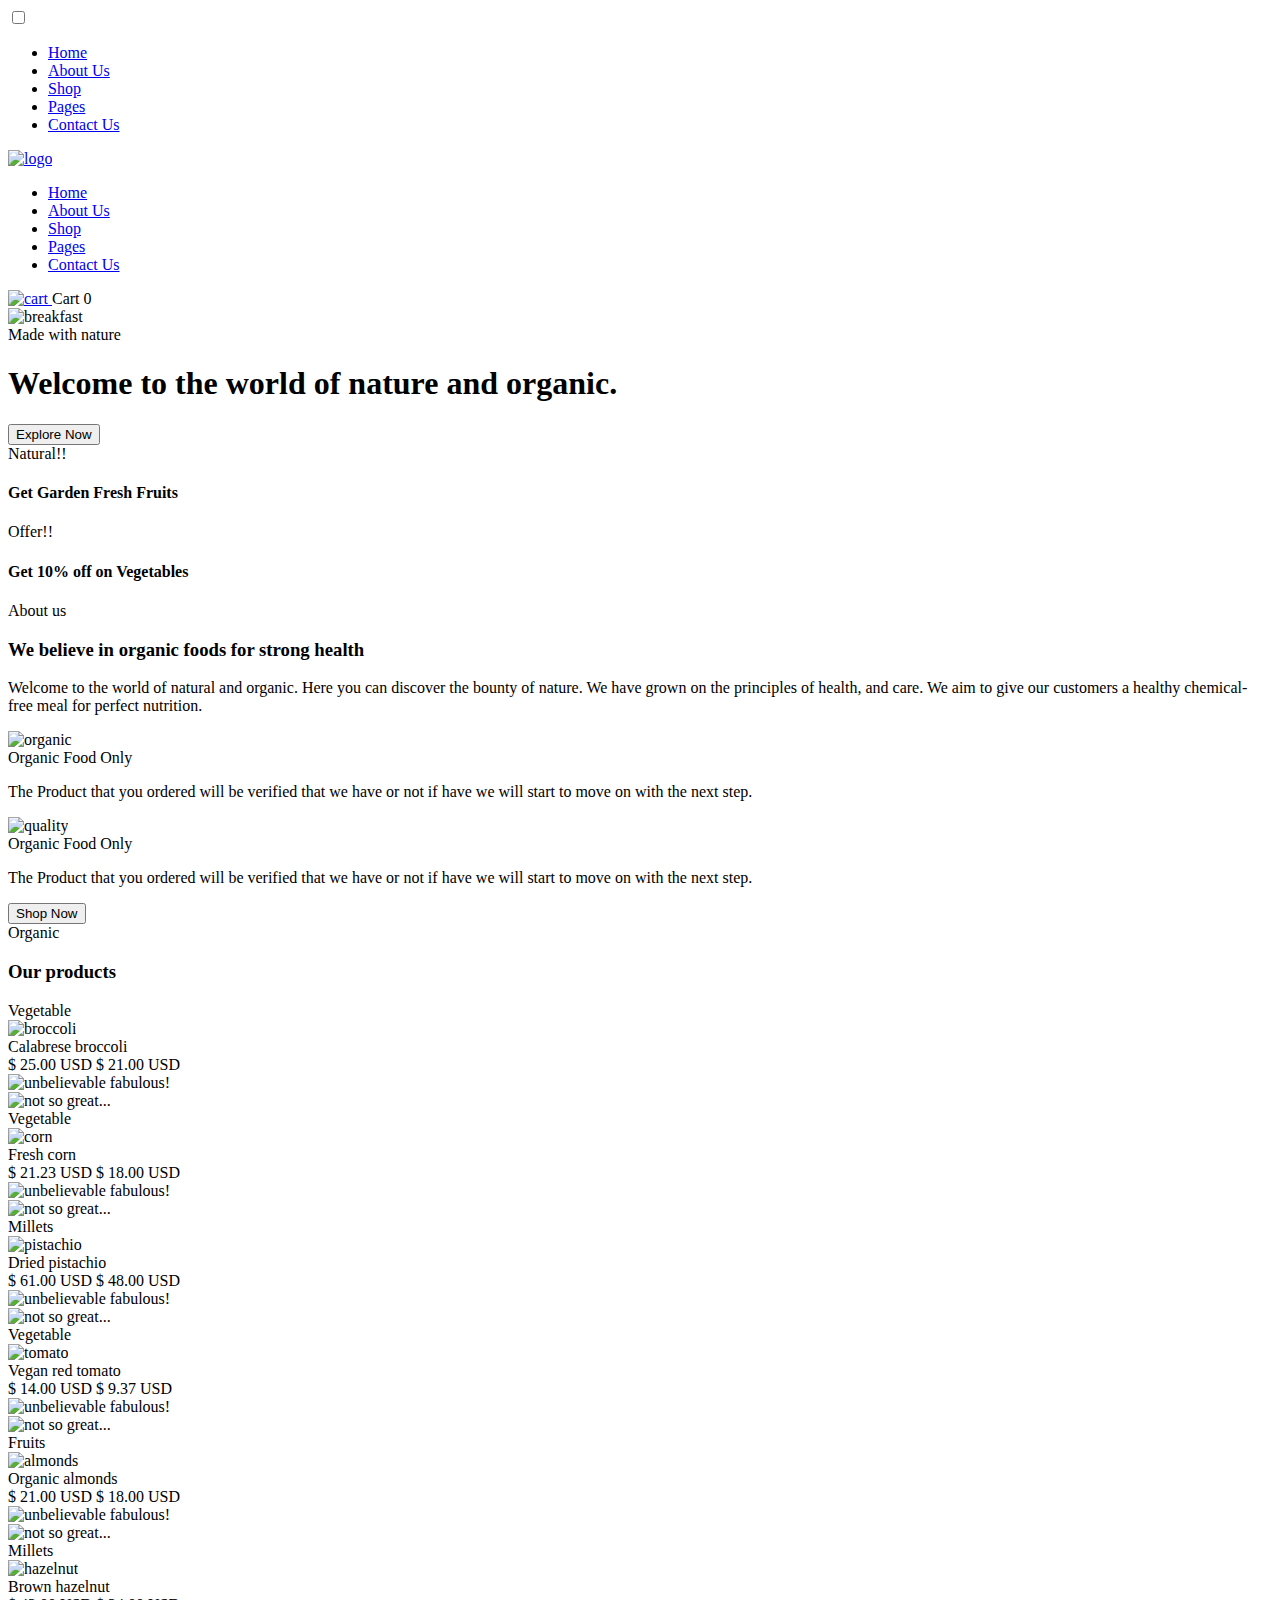
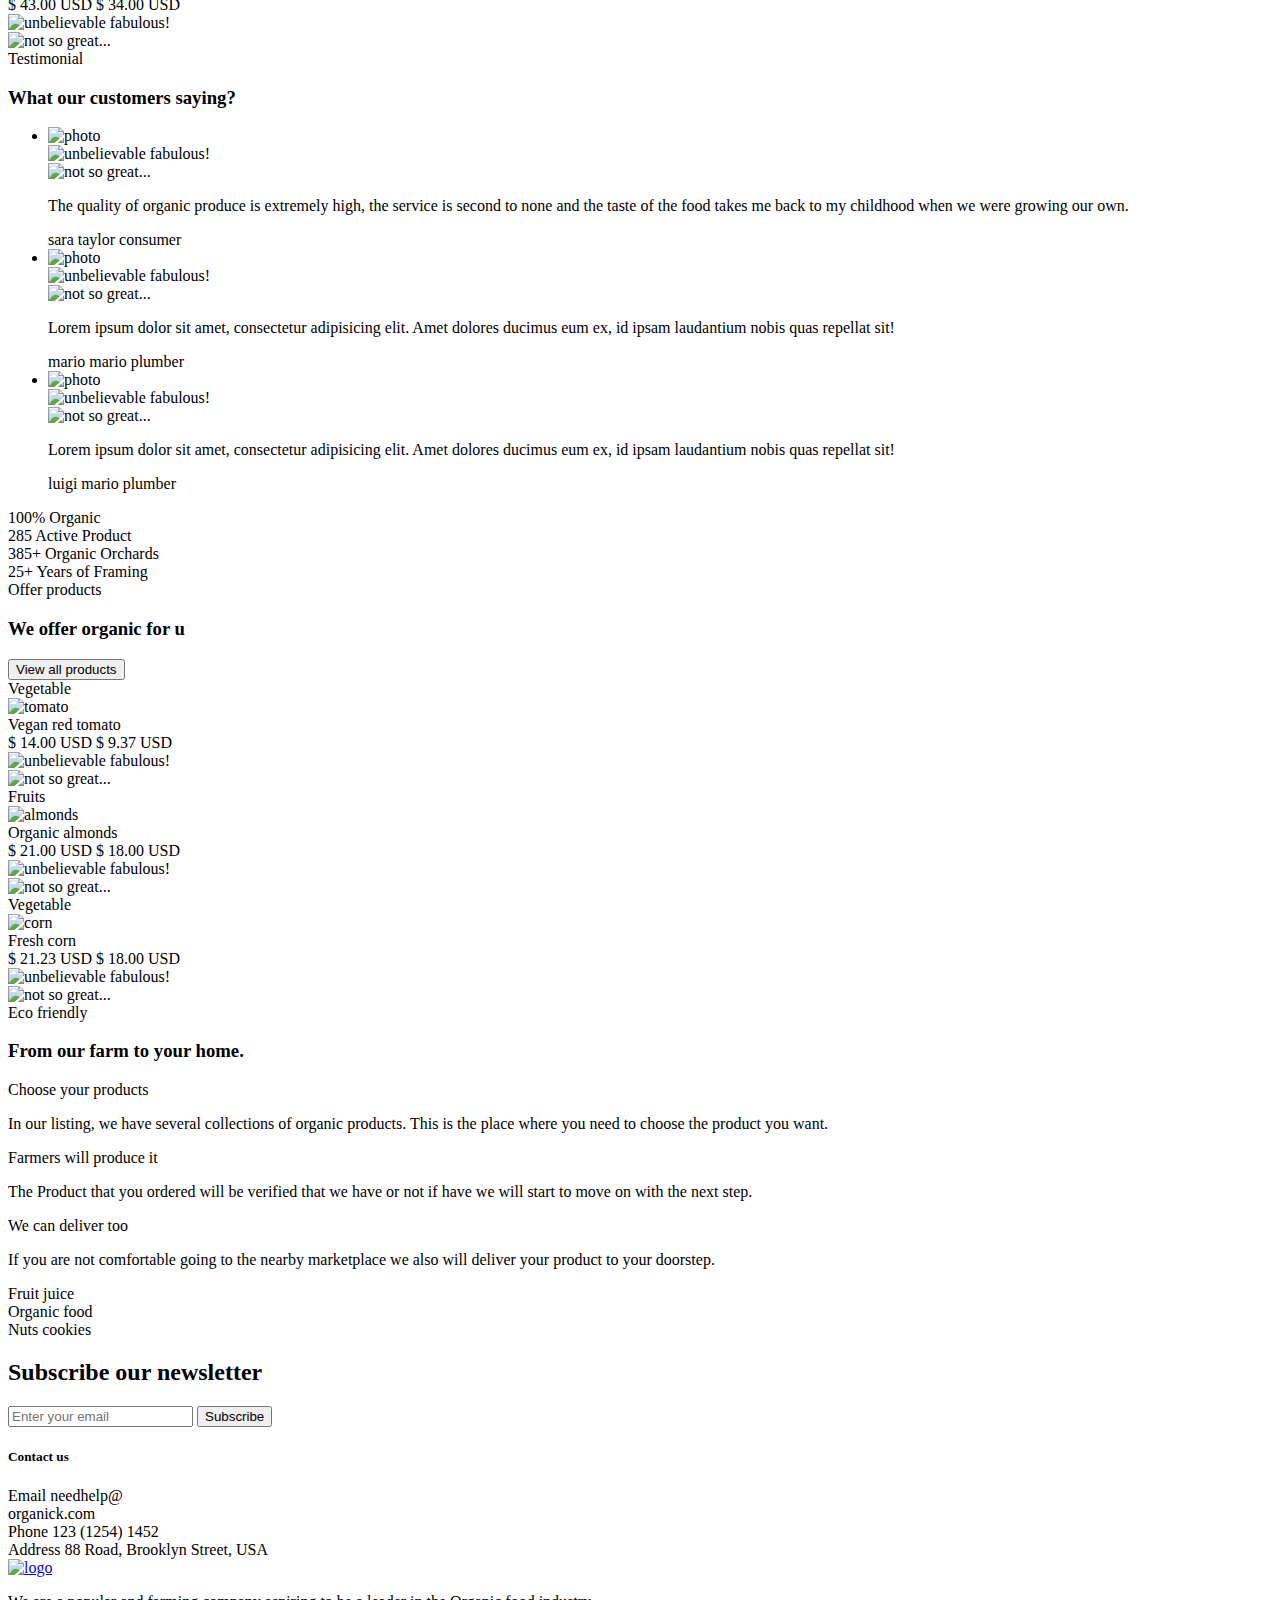
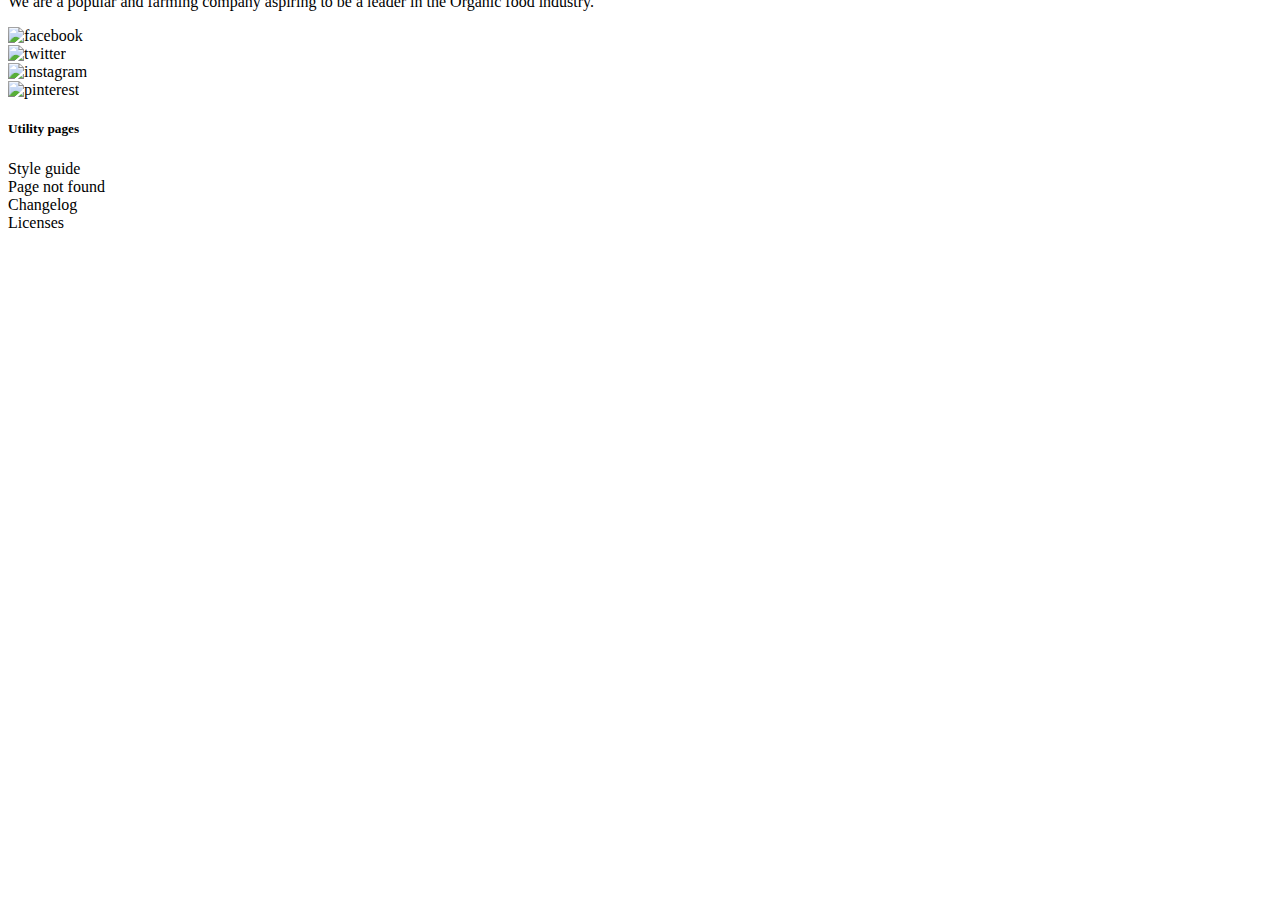
==== commit 20907523: "Update index.html" ====
--- a/index.html
+++ b/index.html
@@ -7,14 +7,14 @@
     <meta http-equiv="X-UA-Compatible" content="ie=edge">
 
     <title>Organick</title>
-    <link rel="icon" href="/images/favicon.svg">
+    <link rel="icon" href="/Organick/images/favicon.svg">
 
     <link rel="stylesheet"
           href="https://fonts.googleapis.com/css?family=Roboto|Yellowtail|Open+Sans">
 
-    <link rel="stylesheet" href="/css/variables.css">
-    <link rel="stylesheet" href="/css/reset.css">
-    <link rel="stylesheet" href="/css/main.css">
+    <link rel="stylesheet" href="/Organick/css/variables.css">
+    <link rel="stylesheet" href="/Organick/css/reset.css">
+    <link rel="stylesheet" href="/Organick/css/main.css">
 </head>
 <body>
 <input type="checkbox" class="navFlag" id="navFlag"/>
@@ -45,7 +45,7 @@
         <div class="header__container container">
             <nav class="nav">
                 <div class="nav__logo logo">
-                    <a href="#"><img src="/images/logo.svg" alt="logo"></a>
+                    <a href="#"><img src="/Organick/images/logo.svg" alt="logo"></a>
                 </div>
                 <ul class="links">
                     <li class="links__link links__link_active">
@@ -74,7 +74,7 @@
                 <div class="cart-container">
                     <div class="cart">
                         <a class="cart__link" href="#">
-                            <img class="cart__image" src="/images/cart.svg" alt="cart">
+                            <img class="cart__image" src="/Organick/images/cart.svg" alt="cart">
                         </a>
                         <span class="cart__text">Cart</span>
                         <span class="cart__count">0</span>
@@ -86,7 +86,7 @@
     <main class="content">
 
         <section class="intro">
-            <img class="bg intro__bg" src="/images/introduction.png" alt="breakfast">
+            <img class="bg intro__bg" src="/Organick/images/introduction.png" alt="breakfast">
             <div class="container intro__container">
                 <span class="cut intro__cut">Made with nature</span>
                 <h1 class="intro__title">Welcome to the world of nature and organic.</h1>
@@ -121,7 +121,7 @@
                     <div class="list">
                         <div class="list__item">
                             <div class="list__visualise">
-                                <img src="/images/organic.svg" alt="organic">
+                                <img src="/Organick/images/organic.svg" alt="organic">
                             </div>
                             <div class="list__article">
                                 <span class="list__title">Organic Food Only</span>
@@ -133,7 +133,7 @@
                         </div>
                         <div class="list__item">
                             <div class="list__visualise">
-                                <img src="/images/quality.svg" alt="quality">
+                                <img src="/Organick/images/quality.svg" alt="quality">
                             </div>
                             <div class="list__article">
                                 <span class="list__title">Organic Food Only</span>
@@ -160,7 +160,7 @@
                         Vegetable
                     </div>
                     <img class="card__image"
-                         src="/images/broccoli.png" alt="broccoli">
+                         src="/Organick/images/broccoli.png" alt="broccoli">
                     <div class="card__content">
                         <span class="card__name">Calabrese broccoli</span>
                         <div class="divider card__divider"></div>
@@ -170,9 +170,9 @@
                                 <span class="card__new-price">$ 21.00 USD</span>
                             </div>
                             <div class="rating rating_five card__rating">
-                                <img class="rating__placeholder" src="/images/rating.png" alt="unbelievable fabulous!">
-                                <div class="rating__de-facto">
-                                    <img src="/images/rating.png" alt="not so great...">
+                                <img class="rating__placeholder" src="/Organick/images/rating.png" alt="unbelievable fabulous!">
+                                <div class="rating__de-facto">
+                                    <img src="/Organick/images/rating.png" alt="not so great...">
                                 </div>
                             </div>
                         </div>
@@ -183,7 +183,7 @@
                         Vegetable
                     </div>
                     <img class="card__image"
-                         src="/images/corn.png" alt="corn">
+                         src="/Organick/images/corn.png" alt="corn">
                     <div class="card__content">
                         <span class="card__name">Fresh corn</span>
                         <div class="divider card__divider"></div>
@@ -193,9 +193,9 @@
                                 <span class="card__new-price">$ 18.00 USD</span>
                             </div>
                             <div class="rating rating_four card__rating">
-                                <img class="rating__placeholder" src="/images/rating.png" alt="unbelievable fabulous!">
-                                <div class="rating__de-facto">
-                                    <img src="/images/rating.png" alt="not so great...">
+                                <img class="rating__placeholder" src="/Organick/images/rating.png" alt="unbelievable fabulous!">
+                                <div class="rating__de-facto">
+                                    <img src="/Organick/images/rating.png" alt="not so great...">
                                 </div>
                             </div>
                         </div>
@@ -206,7 +206,7 @@
                         Millets
                     </div>
                     <img class="card__image"
-                         src="/images/pistachio.png" alt="pistachio">
+                         src="/Organick/images/pistachio.png" alt="pistachio">
                     <div class="card__content">
                         <span class="card__name">Dried pistachio</span>
                         <div class="divider card__divider"></div>
@@ -216,9 +216,9 @@
                                 <span class="card__new-price">$ 48.00 USD</span>
                             </div>
                             <div class="rating rating_three card__rating">
-                                <img class="rating__placeholder" src="/images/rating.png" alt="unbelievable fabulous!">
-                                <div class="rating__de-facto">
-                                    <img src="/images/rating.png" alt="not so great...">
+                                <img class="rating__placeholder" src="/Organick/images/rating.png" alt="unbelievable fabulous!">
+                                <div class="rating__de-facto">
+                                    <img src="/Organick/images/rating.png" alt="not so great...">
                                 </div>
                             </div>
                         </div>
@@ -229,7 +229,7 @@
                         Vegetable
                     </div>
                     <img class="card__image"
-                         src="/images/tomato.png" alt="tomato">
+                         src="/Organick/images/tomato.png" alt="tomato">
                     <div class="card__content">
                         <span class="card__name">Vegan red tomato</span>
                         <div class="divider card__divider"></div>
@@ -239,9 +239,9 @@
                                 <span class="card__new-price">$ 9.37 USD</span>
                             </div>
                             <div class="rating rating_two card__rating">
-                                <img class="rating__placeholder" src="/images/rating.png" alt="unbelievable fabulous!">
-                                <div class="rating__de-facto">
-                                    <img src="/images/rating.png" alt="not so great...">
+                                <img class="rating__placeholder" src="/Organick/images/rating.png" alt="unbelievable fabulous!">
+                                <div class="rating__de-facto">
+                                    <img src="/Organick/images/rating.png" alt="not so great...">
                                 </div>
                             </div>
                         </div>
@@ -252,7 +252,7 @@
                         Fruits
                     </div>
                     <img class="card__image"
-                         src="/images/almonds.png" alt="almonds">
+                         src="/Organick/images/almonds.png" alt="almonds">
                     <div class="card__content">
                         <span class="card__name">Organic almonds</span>
                         <div class="divider card__divider"></div>
@@ -262,9 +262,9 @@
                                 <span class="card__new-price">$ 18.00 USD</span>
                             </div>
                             <div class="rating rating_one card__rating">
-                                <img class="rating__placeholder" src="/images/rating.png" alt="unbelievable fabulous!">
-                                <div class="rating__de-facto">
-                                    <img src="/images/rating.png" alt="not so great...">
+                                <img class="rating__placeholder" src="/Organick/images/rating.png" alt="unbelievable fabulous!">
+                                <div class="rating__de-facto">
+                                    <img src="/Organick/images/rating.png" alt="not so great...">
                                 </div>
                             </div>
                         </div>
@@ -275,7 +275,7 @@
                         Millets
                     </div>
                     <img class="card__image"
-                         src="/images/hazelnut.png" alt="hazelnut">
+                         src="/Organick/images/hazelnut.png" alt="hazelnut">
                     <div class="card__content">
                         <span class="card__name">Brown hazelnut</span>
                         <div class="divider card__divider"></div>
@@ -285,9 +285,9 @@
                                 <span class="card__new-price">$ 34.00 USD</span>
                             </div>
                             <div class="rating card__rating">
-                                <img class="rating__placeholder" src="/images/rating.png" alt="unbelievable fabulous!">
-                                <div class="rating__de-facto">
-                                    <img src="/images/rating.png" alt="not so great...">
+                                <img class="rating__placeholder" src="/Organick/images/rating.png" alt="unbelievable fabulous!">
+                                <div class="rating__de-facto">
+                                    <img src="/Organick/images/rating.png" alt="not so great...">
                                 </div>
                             </div>
                         </div>
@@ -309,11 +309,11 @@
                     <ul class="feedback__list">
                         <li class="feedback__item feedback__item_visible">
                             <img class="feedback__photo"
-                                 src="/images/photo.png" alt="photo">
+                                 src="/Organick/images/photo.png" alt="photo">
                             <div class="rating rating_five feedback__rating">
-                                <img class="rating__placeholder" src="/images/rating.png" alt="unbelievable fabulous!">
-                                <div class="rating__de-facto">
-                                    <img src="/images/rating.png" alt="not so great...">
+                                <img class="rating__placeholder" src="/Organick/images/rating.png" alt="unbelievable fabulous!">
+                                <div class="rating__de-facto">
+                                    <img src="/Organick/images/rating.png" alt="not so great...">
                                 </div>
                             </div>
                             <p class="feedback__text">
@@ -328,11 +328,11 @@
                         </li>
                         <li class="feedback__item">
                             <img class="feedback__photo"
-                                 src="/images/mario.jpg" alt="photo">
+                                 src="/Organick/images/mario.jpg" alt="photo">
                             <div class="rating rating_five feedback__rating">
-                                <img class="rating__placeholder" src="/images/rating.png" alt="unbelievable fabulous!">
-                                <div class="rating__de-facto">
-                                    <img src="/images/rating.png" alt="not so great...">
+                                <img class="rating__placeholder" src="/Organick/images/rating.png" alt="unbelievable fabulous!">
+                                <div class="rating__de-facto">
+                                    <img src="/Organick/images/rating.png" alt="not so great...">
                                 </div>
                             </div>
                             <p class="feedback__text">
@@ -346,11 +346,11 @@
                         </li>
                         <li class="feedback__item">
                             <img class="feedback__photo"
-                                 src="/images/luigi.png" alt="photo">
+                                 src="/Organick/images/luigi.png" alt="photo">
                             <div class="rating rating_five feedback__rating">
-                                <img class="rating__placeholder" src="/images/rating.png" alt="unbelievable fabulous!">
-                                <div class="rating__de-facto">
-                                    <img src="/images/rating.png" alt="not so great...">
+                                <img class="rating__placeholder" src="/Organick/images/rating.png" alt="unbelievable fabulous!">
+                                <div class="rating__de-facto">
+                                    <img src="/Organick/images/rating.png" alt="not so great...">
                                 </div>
                             </div>
                             <p class="feedback__text">
@@ -405,7 +405,7 @@
                             Vegetable
                         </div>
                         <img class="card__image"
-                             src="/images/tomato.png" alt="tomato">
+                             src="/Organick/images/tomato.png" alt="tomato">
                         <div class="card__content">
                             <span class="card__name">Vegan red tomato</span>
                             <div class="divider card__divider"></div>
@@ -415,10 +415,10 @@
                                     <span class="card__new-price">$ 9.37 USD</span>
                                 </div>
                                 <div class="rating rating_five">
-                                    <img class="rating__placeholder" src="/images/rating.png"
+                                    <img class="rating__placeholder" src="/Organick/images/rating.png"
                                          alt="unbelievable fabulous!">
                                     <div class="rating__de-facto">
-                                        <img src="/images/rating.png" alt="not so great...">
+                                        <img src="/Organick/images/rating.png" alt="not so great...">
                                     </div>
                                 </div>
                             </div>
@@ -429,7 +429,7 @@
                             Fruits
                         </div>
                         <img class="card__image"
-                             src="/images/almonds.png" alt="almonds">
+                             src="/Organick/images/almonds.png" alt="almonds">
                         <div class="card__content">
                             <span class="card__name">Organic almonds</span>
                             <div class="divider card__divider"></div>
@@ -439,10 +439,10 @@
                                     <span class="card__new-price">$ 18.00 USD</span>
                                 </div>
                                 <div class="rating rating_five">
-                                    <img class="rating__placeholder" src="/images/rating.png"
+                                    <img class="rating__placeholder" src="/Organick/images/rating.png"
                                          alt="unbelievable fabulous!">
                                     <div class="rating__de-facto">
-                                        <img src="/images/rating.png" alt="not so great...">
+                                        <img src="/Organick/images/rating.png" alt="not so great...">
                                     </div>
                                 </div>
                             </div>
@@ -453,7 +453,7 @@
                             Vegetable
                         </div>
                         <img class="card__image"
-                             src="/images/corn.png" alt="corn">
+                             src="/Organick/images/corn.png" alt="corn">
                         <div class="card__content">
                             <span class="card__name">Fresh corn</span>
                             <div class="divider card__divider"></div>
@@ -463,10 +463,10 @@
                                     <span class="card__new-price">$ 18.00 USD</span>
                                 </div>
                                 <div class="rating rating_five">
-                                    <img class="rating__placeholder" src="/images/rating.png"
+                                    <img class="rating__placeholder" src="/Organick/images/rating.png"
                                          alt="unbelievable fabulous!">
                                     <div class="rating__de-facto">
-                                        <img src="/images/rating.png" alt="not so great...">
+                                        <img src="/Organick/images/rating.png" alt="not so great...">
                                     </div>
                                 </div>
                             </div>
@@ -558,7 +558,7 @@
             </div>
             <div class="footer__media">
                 <div class="footer__logo logo">
-                    <a href="#"><img src="/images/logo.svg" alt="logo"></a>
+                    <a href="#"><img src="/Organick/images/logo.svg" alt="logo"></a>
                 </div>
                 <p class="footer__about">
                     We are a popular and farming company aspiring to be a
@@ -567,18 +567,18 @@
                 <div class="footer__socials">
                     <div class="footer__pair">
                         <div class="footer__social">
-                            <img src="/images/facebook.svg" alt="facebook">
+                            <img src="/Organick/images/facebook.svg" alt="facebook">
                         </div>
                         <div class="footer__social">
-                            <img src="/images/twitter.svg" alt="twitter">
+                            <img src="/Organick/images/twitter.svg" alt="twitter">
                         </div>
                     </div>
                     <div class="footer__pair">
                         <div class="footer__social">
-                            <img src="/images/instagram.svg" alt="instagram"><!---->
+                            <img src="/Organick/images/instagram.svg" alt="instagram"><!---->
                         </div>
                         <div class="footer__social">
-                            <img src="/images/pinterest.svg" alt="pinterest">
+                            <img src="/Organick/images/pinterest.svg" alt="pinterest">
                         </div>
                     </div>
                 </div>
